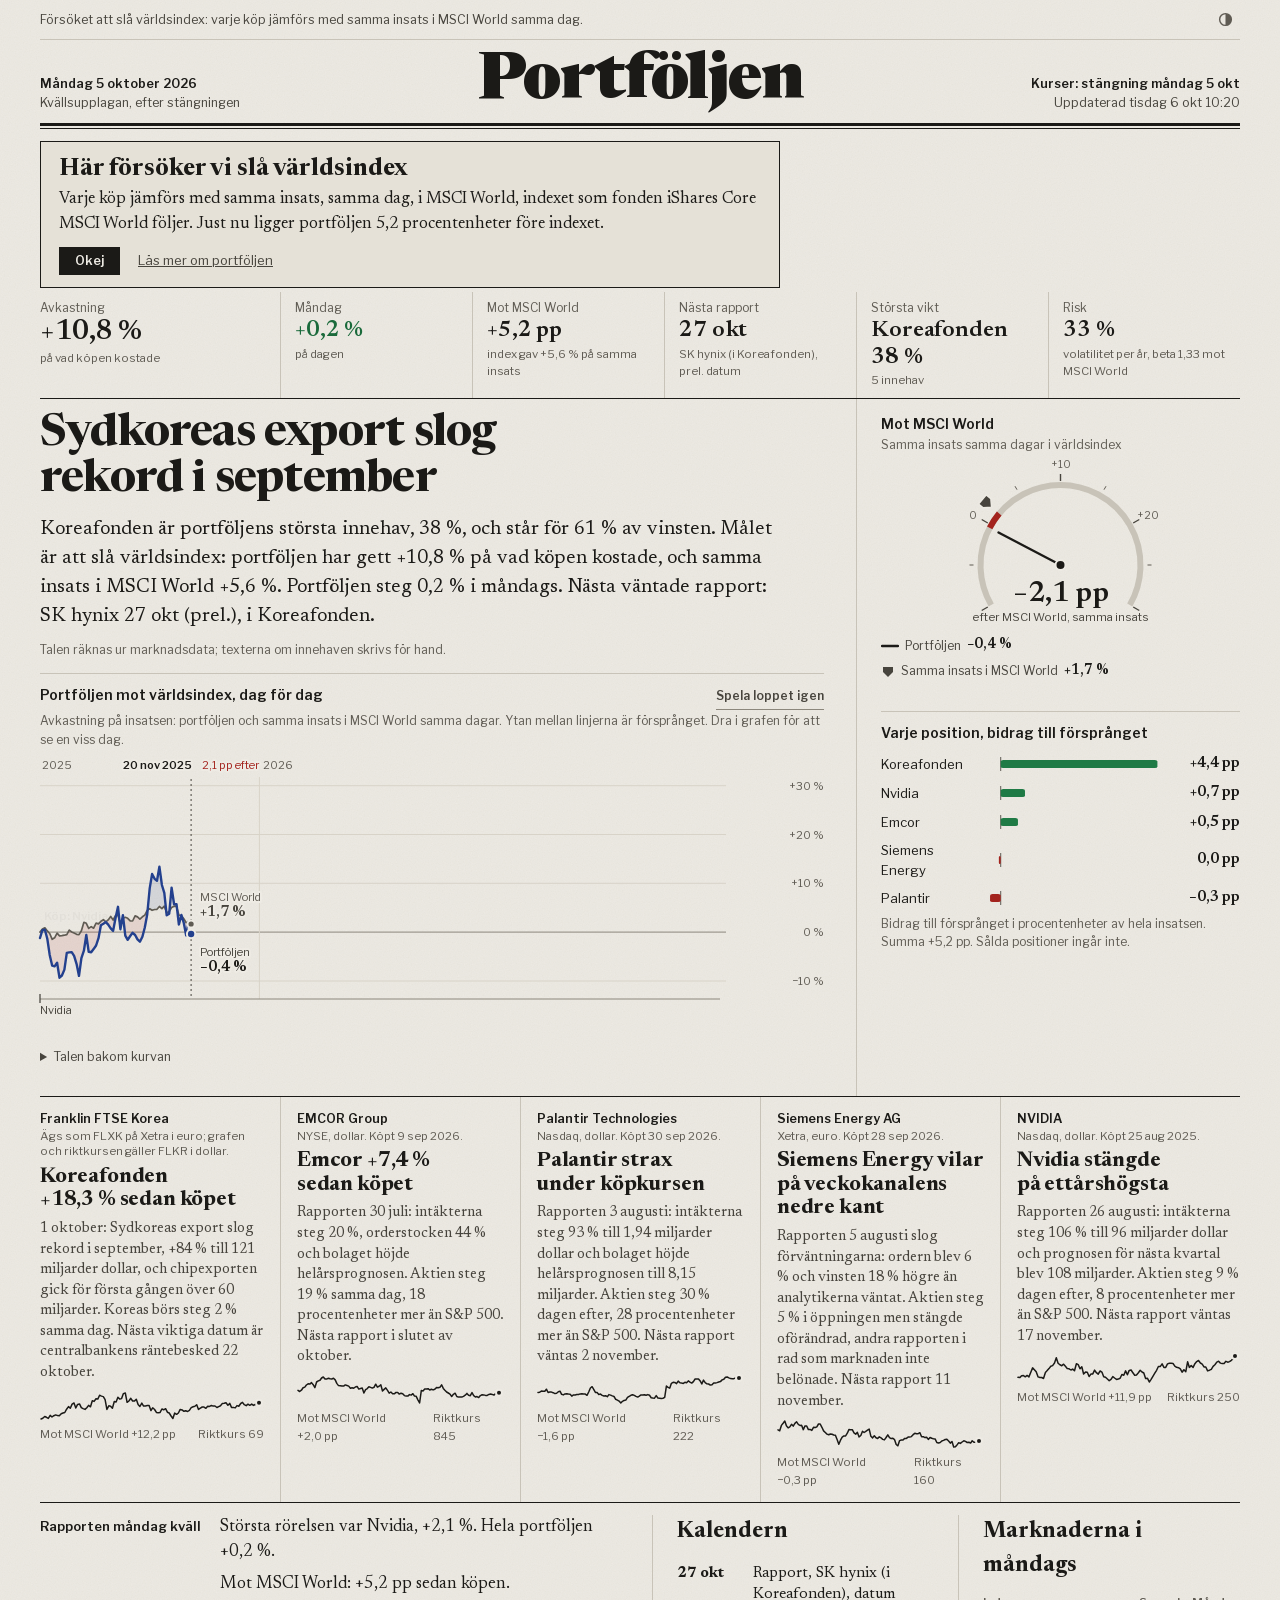
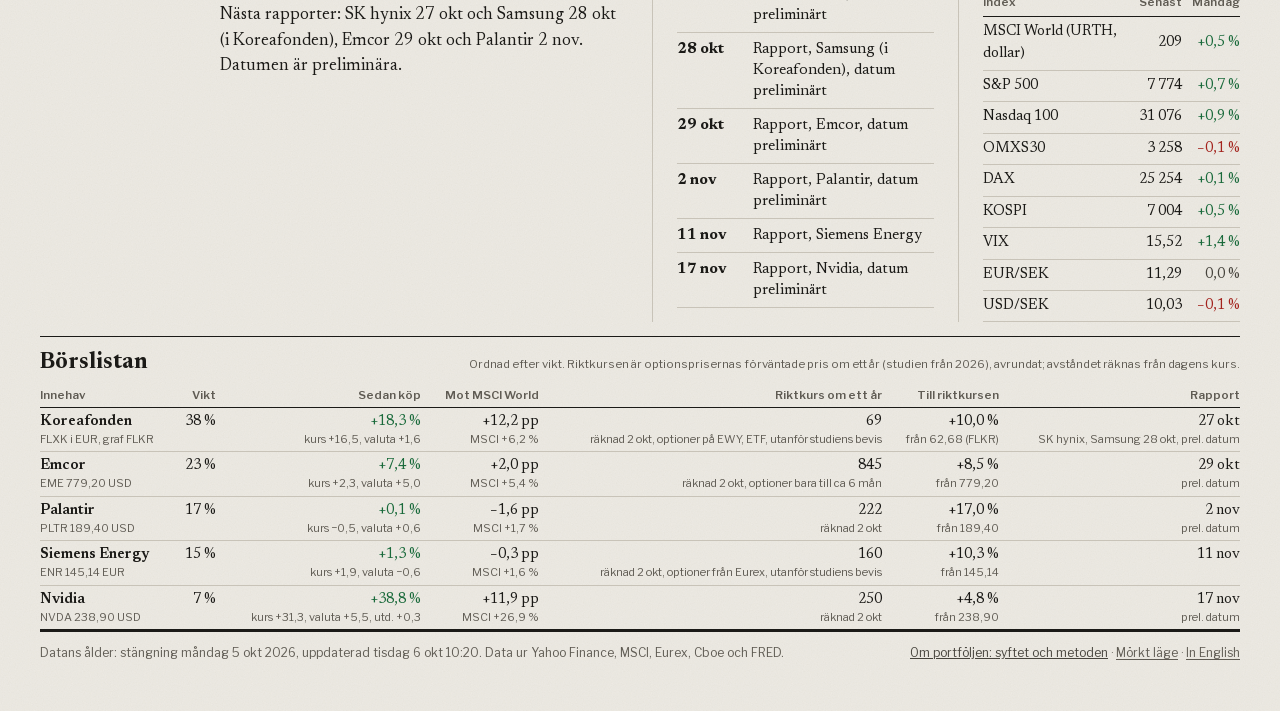
==== index.html @ 668e53b9 "Rörelsen spelas en gång per webbläsare: inte vid omladdning, inte i en ny flik" ====
<!doctype html>
<html lang="sv" data-upplaga="morgon" data-tema="ljus">
<head>
<meta charset="utf-8">
<meta http-equiv="Content-Security-Policy" content="default-src 'none'; script-src 'self' 'sha256-neoCaGeO1aSii89zy3sFMuAc7XErUhpYbgIM3xjgRKg=' 'sha256-yNNZuoKzsgXsuVcPRx/MwLX3IZPMnF91Gwi0AlOd+pw=' 'sha256-QGBVy5JGhXgs/5g8xiaxCwbHFsLZkz5L8SoY+8sWM4Q='; style-src 'self' 'unsafe-inline'; font-src 'self'; img-src 'self' data:; base-uri 'none'; form-action 'none'; object-src 'none'">
<meta name="referrer" content="no-referrer">
<meta name="robots" content="noindex">
<script>
/* Rörelsen (wow.js): introt spelas första gången sidan öppnas i en webbläsare, inte vid omladdning och inte i en ny flik
   (2026-10-06). Minnet sätts samtidigt som klassen, före första målningen, så att en omladdning mitt i introt inte heller
   spelar om det; / och /index.html är samma sida. Minska rörelse stänger av introt; ?spela=1 spelar det ändå och ?spela=0
   stänger av det. Efter fyra sekunder tas klassen bort, också om wow.js aldrig körs. */
(function () { try { var q = new URLSearchParams(location.search), s = q.get('spela'), rm = matchMedia('(prefers-reduced-motion: reduce)').matches, k = 'wow.intro.' + location.pathname.replace(/\/index\.html$/, '/'); if (s === '1' || (!rm && s !== '0' && !localStorage.getItem(k))) { localStorage.setItem(k, '1'); document.documentElement.classList.add('wow-intro'); setTimeout(function () { document.documentElement.classList.remove('wow-intro'); }, 4000); } } catch (e) {} })();
</script>
<meta name="viewport" content="width=device-width, initial-scale=1">
<title>Portföljen</title>
<meta name="description" content="Portföljen: ett öppet försök att slå världsindex MSCI World med fem positioner, skrivet av maskinen ur kurserna.">
<script>
/* Färgläget sätts före första målningen, så att mörkt läge inte blinkar vitt. Samma ordning som tidning.js.
   Sajten och konceptets publikläge: bara kvällsupplagan, ljust som förval, mörkt om ?tema=mork eller det sparade
   valet säger det. Konceptets egen vy: upplagan ur adressen, det sparade valet eller systemet, och ljuset följer den. */
(function () {
  var PUBLIK = true;  /* bygg-publik.py sätter true på sajten */
  var d = document.documentElement, q = null;
  try { q = new URLSearchParams(location.search); } catch (e) {}
  if (PUBLIK || (q && q.get('publik') === '1')) {
    var t = q && q.get('tema');
    if (t !== 'ljus' && t !== 'mork') { try { t = localStorage.getItem('portfoljen.v2.tema'); } catch (e) { t = null; } }
    d.setAttribute('data-upplaga', 'kvall');
    d.setAttribute('data-tema', t === 'mork' ? 'mork' : 'ljus');
    return;
  }
  var u = q && q.get('upplaga');
  if (u !== 'morgon' && u !== 'kvall') { try { u = localStorage.getItem('portfoljen.v2.upplaga'); } catch (e) { u = null; } }
  if (u !== 'morgon' && u !== 'kvall') { try { u = matchMedia('(prefers-color-scheme: dark)').matches ? 'kvall' : 'morgon'; } catch (e) { u = 'morgon'; } }
  d.setAttribute('data-upplaga', u);
  d.setAttribute('data-tema', u === 'kvall' ? 'mork' : 'ljus');
})();
</script>
<link rel="stylesheet" href="fonts/fonts.css">
<link rel="stylesheet" href="tidning.css">
<link rel="stylesheet" href="wow.css">
</head>
<body>
<div class="sheet">
  <div class="topbar"><span class="tag" id="tag"></span><div class="ctrls" id="ctrls"></div></div>
  <header class="masthead" aria-label="Tidningshuvud">
    <div class="ear left" id="ear-left"></div>
    <p class="nameplate">Portföljen</p>
    <div class="ear right" id="ear-right"></div>
  </header>
  <div class="rules" aria-hidden="true"></div>
  <section class="strip" id="strip" aria-label="Portföljen i siffror"></section>

  <section class="front" aria-label="Förstasidan">
    <article class="lead">
      <h1 id="headline"></h1>
      <p class="lede" id="lede"></p>
      <div class="byline" id="byline"></div>
      <figure class="graphic" style="margin-left:0;margin-right:0">
        <div class="ghead"><h2 id="g-ex-h"></h2></div>
        <p class="gsub" id="g-ex-sub"></p>
        <div class="chartwrap" id="excess"></div>
        <details class="numbers"><summary id="ex-sum"></summary><table class="t" id="ex-table"></table></details>
      </figure>
    </article>
    <aside class="rail" aria-label="Mot MSCI World">
      <figure class="graphic" style="margin-left:0;margin-right:0">
        <div class="ghead"><h2 id="g-gauge-h"></h2></div>
        <p class="gsub" id="g-gauge-sub"></p>
        <div class="chartwrap" id="gauge"></div>
        <div class="keys" id="gauge-keys"></div>
      </figure>
      <figure class="graphic" style="margin-left:0;margin-right:0">
        <div class="ghead"><h2 id="g-bars-h"></h2></div>
        <div class="chartwrap" id="bars"></div>
        <p class="gauge-note" id="g-bars-note"></p>
      </figure>
    </aside>
  </section>

  <section class="desk" id="desk" aria-label="Positionerna, ordnade efter vikt"></section>

  <section class="lower" aria-label="I korthet, kalendern och marknaderna">
    <section class="brief"><div class="head"><h2 id="brief-h"></h2><div class="lines" id="brief-lines"></div></div></section>
    <section class="calendar"><h2 id="cal-h"></h2><ul class="callist" id="cal"></ul></section>
    <section class="markets"><h2 id="mk-h"></h2><table class="t" id="macro"></table></section>
  </section>

  <section class="listwrap" aria-labelledby="list-h">
    <div class="listhead"><h2 id="list-h"></h2><p id="list-sub"></p></div>
    <table class="list" id="list"></table>
  </section>

  <footer class="foot" id="foot"></footer>
</div>
<noscript><p style="padding:24px 40px">Portföljen behöver JavaScript för att läsa datan i data.js. Portföljen needs JavaScript to read the data in data.js.</p></noscript>
<script src="data.js"></script>
<script src="blogg.js"></script>
<script src="tidning.js"></script>
<script>
(function () {
  'use strict';
  const T = window.Tidning;
  if (!T) { document.querySelector('.sheet').insertAdjacentHTML('afterbegin', '<p style="padding:24px 0">Datan saknas: data.js kunde inte läsas.</p>'); return; }
  T.forsta();
})();
</script>
<script src="wow.js"></script>
</body>
</html>
---- fonts/fonts.css ----
/* Libre Franklin och Newsreader, SIL Open Font License 1.1 (OFL-*.txt i den här mappen). Hämtade från Google Fonts 2026-10-06 och serverade härifrån. */
/* cyrillic-ext */
@font-face {
  font-family: 'Libre Franklin';
  font-style: normal;
  font-weight: 400;
  font-display: swap;
  src: url(e115aeedbaf3.woff2) format('woff2');
  unicode-range: U+0460-052F, U+1C80-1C8A, U+20B4, U+2DE0-2DFF, U+A640-A69F, U+FE2E-FE2F;
}
/* cyrillic */
@font-face {
  font-family: 'Libre Franklin';
  font-style: normal;
  font-weight: 400;
  font-display: swap;
  src: url(00a14b69e502.woff2) format('woff2');
  unicode-range: U+0301, U+0400-045F, U+0490-0491, U+04B0-04B1, U+2116;
}
/* vietnamese */
@font-face {
  font-family: 'Libre Franklin';
  font-style: normal;
  font-weight: 400;
  font-display: swap;
  src: url(d82ab5b18589.woff2) format('woff2');
  unicode-range: U+0102-0103, U+0110-0111, U+0128-0129, U+0168-0169, U+01A0-01A1, U+01AF-01B0, U+0300-0301, U+0303-0304, U+0308-0309, U+0323, U+0329, U+1EA0-1EF9, U+20AB;
}
/* latin-ext */
@font-face {
  font-family: 'Libre Franklin';
  font-style: normal;
  font-weight: 400;
  font-display: swap;
  src: url(3fa13b105a5e.woff2) format('woff2');
  unicode-range: U+0100-02BA, U+02BD-02C5, U+02C7-02CC, U+02CE-02D7, U+02DD-02FF, U+0304, U+0308, U+0329, U+1D00-1DBF, U+1E00-1E9F, U+1EF2-1EFF, U+2020, U+20A0-20AB, U+20AD-20C4, U+2113, U+2C60-2C7F, U+A720-A7FF;
}
/* latin */
@font-face {
  font-family: 'Libre Franklin';
  font-style: normal;
  font-weight: 400;
  font-display: swap;
  src: url(a582c3cf9b00.woff2) format('woff2');
  unicode-range: U+0000-00FF, U+0131, U+0152-0153, U+02BB-02BC, U+02C6, U+02DA, U+02DC, U+0304, U+0308, U+0329, U+2000-206F, U+20AC, U+2122, U+2191, U+2193, U+2212, U+2215, U+FEFF, U+FFFD;
}
/* cyrillic-ext */
@font-face {
  font-family: 'Libre Franklin';
  font-style: normal;
  font-weight: 500;
  font-display: swap;
  src: url(e115aeedbaf3.woff2) format('woff2');
  unicode-range: U+0460-052F, U+1C80-1C8A, U+20B4, U+2DE0-2DFF, U+A640-A69F, U+FE2E-FE2F;
}
/* cyrillic */
@font-face {
  font-family: 'Libre Franklin';
  font-style: normal;
  font-weight: 500;
  font-display: swap;
  src: url(00a14b69e502.woff2) format('woff2');
  unicode-range: U+0301, U+0400-045F, U+0490-0491, U+04B0-04B1, U+2116;
}
/* vietnamese */
@font-face {
  font-family: 'Libre Franklin';
  font-style: normal;
  font-weight: 500;
  font-display: swap;
  src: url(d82ab5b18589.woff2) format('woff2');
  unicode-range: U+0102-0103, U+0110-0111, U+0128-0129, U+0168-0169, U+01A0-01A1, U+01AF-01B0, U+0300-0301, U+0303-0304, U+0308-0309, U+0323, U+0329, U+1EA0-1EF9, U+20AB;
}
/* latin-ext */
@font-face {
  font-family: 'Libre Franklin';
  font-style: normal;
  font-weight: 500;
  font-display: swap;
  src: url(3fa13b105a5e.woff2) format('woff2');
  unicode-range: U+0100-02BA, U+02BD-02C5, U+02C7-02CC, U+02CE-02D7, U+02DD-02FF, U+0304, U+0308, U+0329, U+1D00-1DBF, U+1E00-1E9F, U+1EF2-1EFF, U+2020, U+20A0-20AB, U+20AD-20C4, U+2113, U+2C60-2C7F, U+A720-A7FF;
}
/* latin */
@font-face {
  font-family: 'Libre Franklin';
  font-style: normal;
  font-weight: 500;
  font-display: swap;
  src: url(a582c3cf9b00.woff2) format('woff2');
  unicode-range: U+0000-00FF, U+0131, U+0152-0153, U+02BB-02BC, U+02C6, U+02DA, U+02DC, U+0304, U+0308, U+0329, U+2000-206F, U+20AC, U+2122, U+2191, U+2193, U+2212, U+2215, U+FEFF, U+FFFD;
}
/* cyrillic-ext */
@font-face {
  font-family: 'Libre Franklin';
  font-style: normal;
  font-weight: 600;
  font-display: swap;
  src: url(e115aeedbaf3.woff2) format('woff2');
  unicode-range: U+0460-052F, U+1C80-1C8A, U+20B4, U+2DE0-2DFF, U+A640-A69F, U+FE2E-FE2F;
}
/* cyrillic */
@font-face {
  font-family: 'Libre Franklin';
  font-style: normal;
  font-weight: 600;
  font-display: swap;
  src: url(00a14b69e502.woff2) format('woff2');
  unicode-range: U+0301, U+0400-045F, U+0490-0491, U+04B0-04B1, U+2116;
}
/* vietnamese */
@font-face {
  font-family: 'Libre Franklin';
  font-style: normal;
  font-weight: 600;
  font-display: swap;
  src: url(d82ab5b18589.woff2) format('woff2');
  unicode-range: U+0102-0103, U+0110-0111, U+0128-0129, U+0168-0169, U+01A0-01A1, U+01AF-01B0, U+0300-0301, U+0303-0304, U+0308-0309, U+0323, U+0329, U+1EA0-1EF9, U+20AB;
}
/* latin-ext */
@font-face {
  font-family: 'Libre Franklin';
  font-style: normal;
  font-weight: 600;
  font-display: swap;
  src: url(3fa13b105a5e.woff2) format('woff2');
  unicode-range: U+0100-02BA, U+02BD-02C5, U+02C7-02CC, U+02CE-02D7, U+02DD-02FF, U+0304, U+0308, U+0329, U+1D00-1DBF, U+1E00-1E9F, U+1EF2-1EFF, U+2020, U+20A0-20AB, U+20AD-20C4, U+2113, U+2C60-2C7F, U+A720-A7FF;
}
/* latin */
@font-face {
  font-family: 'Libre Franklin';
  font-style: normal;
  font-weight: 600;
  font-display: swap;
  src: url(a582c3cf9b00.woff2) format('woff2');
  unicode-range: U+0000-00FF, U+0131, U+0152-0153, U+02BB-02BC, U+02C6, U+02DA, U+02DC, U+0304, U+0308, U+0329, U+2000-206F, U+20AC, U+2122, U+2191, U+2193, U+2212, U+2215, U+FEFF, U+FFFD;
}
/* cyrillic-ext */
@font-face {
  font-family: 'Libre Franklin';
  font-style: normal;
  font-weight: 700;
  font-display: swap;
  src: url(e115aeedbaf3.woff2) format('woff2');
  unicode-range: U+0460-052F, U+1C80-1C8A, U+20B4, U+2DE0-2DFF, U+A640-A69F, U+FE2E-FE2F;
}
/* cyrillic */
@font-face {
  font-family: 'Libre Franklin';
  font-style: normal;
  font-weight: 700;
  font-display: swap;
  src: url(00a14b69e502.woff2) format('woff2');
  unicode-range: U+0301, U+0400-045F, U+0490-0491, U+04B0-04B1, U+2116;
}
/* vietnamese */
@font-face {
  font-family: 'Libre Franklin';
  font-style: normal;
  font-weight: 700;
  font-display: swap;
  src: url(d82ab5b18589.woff2) format('woff2');
  unicode-range: U+0102-0103, U+0110-0111, U+0128-0129, U+0168-0169, U+01A0-01A1, U+01AF-01B0, U+0300-0301, U+0303-0304, U+0308-0309, U+0323, U+0329, U+1EA0-1EF9, U+20AB;
}
/* latin-ext */
@font-face {
  font-family: 'Libre Franklin';
  font-style: normal;
  font-weight: 700;
  font-display: swap;
  src: url(3fa13b105a5e.woff2) format('woff2');
  unicode-range: U+0100-02BA, U+02BD-02C5, U+02C7-02CC, U+02CE-02D7, U+02DD-02FF, U+0304, U+0308, U+0329, U+1D00-1DBF, U+1E00-1E9F, U+1EF2-1EFF, U+2020, U+20A0-20AB, U+20AD-20C4, U+2113, U+2C60-2C7F, U+A720-A7FF;
}
/* latin */
@font-face {
  font-family: 'Libre Franklin';
  font-style: normal;
  font-weight: 700;
  font-display: swap;
  src: url(a582c3cf9b00.woff2) format('woff2');
  unicode-range: U+0000-00FF, U+0131, U+0152-0153, U+02BB-02BC, U+02C6, U+02DA, U+02DC, U+0304, U+0308, U+0329, U+2000-206F, U+20AC, U+2122, U+2191, U+2193, U+2212, U+2215, U+FEFF, U+FFFD;
}
/* vietnamese */
@font-face {
  font-family: 'Newsreader';
  font-style: italic;
  font-weight: 300 800;
  font-display: swap;
  src: url(e2a654aa34dd.woff2) format('woff2');
  unicode-range: U+0102-0103, U+0110-0111, U+0128-0129, U+0168-0169, U+01A0-01A1, U+01AF-01B0, U+0300-0301, U+0303-0304, U+0308-0309, U+0323, U+0329, U+1EA0-1EF9, U+20AB;
}
/* latin-ext */
@font-face {
  font-family: 'Newsreader';
  font-style: italic;
  font-weight: 300 800;
  font-display: swap;
  src: url(0ea71c377afc.woff2) format('woff2');
  unicode-range: U+0100-02BA, U+02BD-02C5, U+02C7-02CC, U+02CE-02D7, U+02DD-02FF, U+0304, U+0308, U+0329, U+1D00-1DBF, U+1E00-1E9F, U+1EF2-1EFF, U+2020, U+20A0-20AB, U+20AD-20C4, U+2113, U+2C60-2C7F, U+A720-A7FF;
}
/* latin */
@font-face {
  font-family: 'Newsreader';
  font-style: italic;
  font-weight: 300 800;
  font-display: swap;
  src: url(c6ccfc698521.woff2) format('woff2');
  unicode-range: U+0000-00FF, U+0131, U+0152-0153, U+02BB-02BC, U+02C6, U+02DA, U+02DC, U+0304, U+0308, U+0329, U+2000-206F, U+20AC, U+2122, U+2191, U+2193, U+2212, U+2215, U+FEFF, U+FFFD;
}
/* vietnamese */
@font-face {
  font-family: 'Newsreader';
  font-style: normal;
  font-weight: 300 800;
  font-display: swap;
  src: url(2879c96c20cb.woff2) format('woff2');
  unicode-range: U+0102-0103, U+0110-0111, U+0128-0129, U+0168-0169, U+01A0-01A1, U+01AF-01B0, U+0300-0301, U+0303-0304, U+0308-0309, U+0323, U+0329, U+1EA0-1EF9, U+20AB;
}
/* latin-ext */
@font-face {
  font-family: 'Newsreader';
  font-style: normal;
  font-weight: 300 800;
  font-display: swap;
  src: url(997f74927d15.woff2) format('woff2');
  unicode-range: U+0100-02BA, U+02BD-02C5, U+02C7-02CC, U+02CE-02D7, U+02DD-02FF, U+0304, U+0308, U+0329, U+1D00-1DBF, U+1E00-1E9F, U+1EF2-1EFF, U+2020, U+20A0-20AB, U+20AD-20C4, U+2113, U+2C60-2C7F, U+A720-A7FF;
}
/* latin */
@font-face {
  font-family: 'Newsreader';
  font-style: normal;
  font-weight: 300 800;
  font-display: swap;
  src: url(4aa9bb70e8a9.woff2) format('woff2');
  unicode-range: U+0000-00FF, U+0131, U+0152-0153, U+02BB-02BC, U+02C6, U+02DA, U+02DC, U+0304, U+0308, U+0329, U+2000-206F, U+20AC, U+2122, U+2191, U+2193, U+2212, U+2215, U+FEFF, U+FFFD;
}
---- tidning.css ----
/* Portföljen v2: tidningen i två färglägen (data-tema på html).
   Ljust är papper, mörkt är natttryck. Samma raster, samma typsnitt och samma data; bara ljuset byts. Sajten har
   ljust som förval och mörkt bakom växeln Ljust/Mörkt (2026-10-05); konceptet byter ljus med upplagan.
   Färgerna i graferna har en uppgift var: röd = nivåerna, blå = målet, magenta = optionerna,
   grön och röd ljus = upp och ned (ihåliga och fyllda, så att formen bär skillnaden även utan färgseende).
   Paletterna är prövade med dataviz-skillens validator (alla par, ljus och mörk yta). */
:root{
  --serif:"Newsreader","Iowan Old Style",Georgia,serif;
  --sans:"Libre Franklin","Franklin Gothic Medium","Helvetica Neue",Arial,sans-serif;
  --gut:24px;--pad:40px;
}
html[data-tema="ljus"]{
  color-scheme:light;
  --paper:#EEEBE4;--box:#E5E1D7;--ink:#1B1A17;--ink-2:#47443D;--ink-3:#5F5B53;
  --hair:#C8C3B8;--rule:#8C877C;--grid:#D8D3C8;
  --pos:#1A6A3B;--neg:#A3231D;
  --c-up:#1F7A45;--c-down:#A3231D;--c-regel:#A3231D;--c-mal:#2457C5;--c-opt:#A23A8F;--c-accent:#23408E;
  --c-sma52:#5E5A52;--c-sma252:#A9A397;--c-kanal:rgba(27,26,23,.065);--c-kanalkant:rgba(27,26,23,.34);
  --c-zon:rgba(27,26,23,.04);--c-wash:rgba(35,64,142,.11);--c-wash-neg:rgba(163,35,29,.10);
  --c-opt-ut:rgba(162,58,143,.10);--c-opt-in:rgba(162,58,143,.24);
  --grain:url("data:image/svg+xml;utf8,<svg xmlns='http://www.w3.org/2000/svg' width='180' height='180'><filter id='n'><feTurbulence type='fractalNoise' baseFrequency='.85' numOctaves='3' stitchTiles='stitch'/><feColorMatrix values='0 0 0 0 .10  0 0 0 0 .09  0 0 0 0 .07  0 0 0 .055 0'/></filter><rect width='100%25' height='100%25' filter='url(%23n)'/></svg>");
}
html[data-tema="mork"]{
  color-scheme:dark;
  --paper:#131A21;--box:#1A222B;--ink:#ECE7DE;--ink-2:#C4BEB3;--ink-3:#9C978E;
  --hair:#2A343E;--rule:#5A6570;--grid:#222C36;
  --pos:#6CCB8F;--neg:#F07167;
  --c-up:#3FA968;--c-down:#E8603C;--c-regel:#E8603C;--c-mal:#5B8DEF;--c-opt:#C964B4;--c-accent:#9DB4FF;
  --c-sma52:#BDB7AC;--c-sma252:#6F7A85;--c-kanal:rgba(236,231,222,.055);--c-kanalkant:rgba(236,231,222,.30);
  --c-zon:rgba(236,231,222,.035);--c-wash:rgba(157,180,255,.13);--c-wash-neg:rgba(240,113,103,.12);
  --c-opt-ut:rgba(201,100,180,.12);--c-opt-in:rgba(201,100,180,.28);
  --grain:url("data:image/svg+xml;utf8,<svg xmlns='http://www.w3.org/2000/svg' width='180' height='180'><filter id='n'><feTurbulence type='fractalNoise' baseFrequency='.9' numOctaves='3' stitchTiles='stitch'/><feColorMatrix values='0 0 0 0 .93  0 0 0 0 .91  0 0 0 0 .87  0 0 0 .035 0'/></filter><rect width='100%25' height='100%25' filter='url(%23n)'/></svg>");
}
*{box-sizing:border-box}
html{-webkit-text-size-adjust:100%;background:var(--paper)}
body{margin:0;color:var(--ink);background-color:var(--paper);background-image:var(--grain);
  font-family:var(--serif);font-optical-sizing:auto;font-size:17px;line-height:1.55;
  text-rendering:optimizeLegibility;font-kerning:normal;transition:background-color .35s ease,color .35s ease}
a{color:inherit}
:focus-visible{outline:2px solid var(--ink);outline-offset:3px}
.num{font-variant-numeric:tabular-nums lining-nums}
.sheet{max-width:1440px;margin:0 auto;padding:0 var(--pad) 48px}
.pos{color:var(--pos)} .neg{color:var(--neg)} .flat{color:var(--ink-2)}
.hans{font-style:italic}
.muted{color:var(--ink-3)}
.sans{font-family:var(--sans)}

/* ---------- toppraden: upplaga, språk, publik ---------- */
.topbar{display:flex;align-items:center;gap:16px;min-height:40px;border-bottom:1px solid var(--hair);font-family:var(--sans);font-size:12.5px;color:var(--ink-2)}
.topbar .tag{margin-right:auto;min-width:0}
.topbar .tag a{text-decoration:none}
.topbar .tag a:hover{text-decoration:underline}
.ctrls{display:flex;align-items:center;gap:12px;flex-wrap:wrap;justify-content:flex-end}
.seg{display:inline-flex;border:1px solid var(--rule);border-radius:3px;overflow:hidden}
.seg button,.solo{all:unset;box-sizing:border-box;cursor:pointer;font-family:var(--sans);font-size:12px;font-weight:600;line-height:1;padding:6px 10px;color:var(--ink-2);white-space:nowrap}
.seg button+button{border-left:1px solid var(--rule)}
.seg button[aria-pressed="true"]{background:var(--ink);color:var(--paper)}
.seg button:hover:not([aria-pressed="true"]),.solo:hover{color:var(--ink);background:var(--box)}
.seg button:focus-visible,.solo:focus-visible{outline:2px solid var(--ink);outline-offset:2px}
.solo{border:1px solid var(--rule);border-radius:3px;display:inline-flex;align-items:center;gap:7px}
.solo i{width:9px;height:9px;border-radius:50%;border:1.5px solid currentColor}
.solo[aria-pressed="true"]{background:var(--ink);color:var(--paper)}
.solo[aria-pressed="true"] i{background:currentColor}

/* ---------- tidningshuvudet ---------- */
.masthead{display:grid;grid-template-columns:1fr auto 1fr;align-items:end;gap:var(--gut);padding:14px 0 6px}
.ear{font-family:var(--sans);font-size:12.5px;line-height:1.5;color:var(--ink-2)}
.ear.right{text-align:right}
.ear strong{color:var(--ink);font-weight:600}
.nameplate{font-family:var(--serif);font-weight:800;font-size:64px;line-height:.92;letter-spacing:-.025em;margin:0;font-variation-settings:"opsz" 72;text-align:center}
.nameplate a{text-decoration:none}
.rules{border-top:3px solid var(--ink);border-bottom:1px solid var(--ink);height:6px;margin-top:4px}

/* ---------- remsan ---------- */
.strip{display:grid;grid-template-columns:1.25fr repeat(5,minmax(0,1fr));border-bottom:1px solid var(--ink)}
.cell{padding:7px 14px 8px;border-left:1px solid var(--hair);min-width:0}
.cell:first-child{border-left:0;padding-left:0}
.cell .lab{font-family:var(--sans);font-size:12px;color:var(--ink-3);display:block}
.cell .val{font-family:var(--serif);font-size:23px;font-weight:600;line-height:1.15;display:block;letter-spacing:-.005em}
.cell:first-child .val{font-size:29px;line-height:1.05}
.cell .sub{font-family:var(--sans);font-size:11.5px;color:var(--ink-3);display:block;margin-top:1px}

/* ---------- förstasidan: huvudspalt och högerspalt ---------- */
.front{display:grid;grid-template-columns:repeat(12,minmax(0,1fr));gap:0 var(--gut);border-bottom:1px solid var(--ink)}
.lead{grid-column:1 / span 8;min-width:0;padding:14px 8px 0 0}
.rail{grid-column:9 / span 4;min-width:0;border-left:1px solid var(--hair);padding:14px 0 0 var(--gut)}
.lead h1{font-family:var(--serif);font-weight:700;font-size:44px;line-height:1.04;letter-spacing:-.018em;margin:0 0 12px;font-variation-settings:"opsz" 72;text-wrap:balance}
.lede{font-size:19px;line-height:1.52;margin:0;max-width:68ch;font-variation-settings:"opsz" 14;text-wrap:pretty}
.byline{font-family:var(--sans);font-size:12px;color:var(--ink-3);margin-top:9px}
.graphic{border-top:1px solid var(--hair);margin-top:14px;padding:10px 0 12px}
.ghead{display:flex;justify-content:space-between;align-items:baseline;gap:6px 16px;flex-wrap:wrap}
.ghead h2{font-family:var(--sans);font-weight:600;font-size:14px;margin:0}
.gsub{font-family:var(--sans);font-size:12px;color:var(--ink-3);margin:2px 0 4px}
.rail .graphic:first-child{border-top:0;margin-top:0;padding-top:0}
.chartwrap{position:relative}
.chartwrap svg{display:block;width:100%;overflow:visible}
.chartwrap:focus-within{outline:2px solid var(--ink);outline-offset:4px}
.keys{display:flex;flex-wrap:wrap;gap:4px 16px;font-family:var(--sans);font-size:12px;color:var(--ink-2);margin:4px 0 0}
.keys span{display:inline-flex;align-items:center;gap:6px;white-space:nowrap}
.keys b{font-family:var(--serif);font-weight:600;font-size:14px;color:var(--ink);font-variant-numeric:tabular-nums}
.gauge-note{font-family:var(--sans);font-size:12px;color:var(--ink-3);margin:6px 0 0;line-height:1.45}

/* staplarna per position */
.bars{display:grid;gap:6px;margin-top:8px}
.barrow{display:grid;grid-template-columns:7.6em minmax(0,1fr) 5.6em;align-items:center;gap:10px;font-family:var(--sans);font-size:13px}
.barrow .v{text-align:right;font-family:var(--serif);font-weight:600;font-size:15px;font-variant-numeric:tabular-nums;white-space:nowrap}
.barrow svg{display:block;width:100%;height:14px;overflow:visible}

/* ---------- puffar ---------- */
.desk{display:grid;grid-template-columns:repeat(5,minmax(0,1fr));border-bottom:1px solid var(--ink)}
.story{position:relative;padding:12px 16px 12px;border-left:1px solid var(--hair);min-width:0}
.story:first-child{border-left:0;padding-left:0}
.story:last-child{padding-right:0}
.kicker{font-family:var(--sans);font-size:12.5px;font-weight:600;margin:0}
.held{font-family:var(--sans);font-size:11.5px;color:var(--ink-3);margin:1px 0 6px;line-height:1.35}
.story h3{font-family:var(--serif);font-weight:700;font-size:21px;line-height:1.12;margin:0 0 6px;letter-spacing:-.008em;font-variation-settings:"opsz" 36;text-wrap:balance}
.story h3 a{text-decoration:none}
.story h3 a::after{content:"";position:absolute;inset:0}
.story:hover h3 a{text-decoration:underline;text-decoration-thickness:1px;text-underline-offset:3px}
.quote{font-style:italic;font-size:15px;line-height:1.38;color:var(--ink-2);margin:0 0 6px;display:-webkit-box;-webkit-line-clamp:2;-webkit-box-orient:vertical;overflow:hidden}
.spark{display:block;width:100%;height:32px}
.st{white-space:nowrap;font-family:var(--sans);font-size:12px}
.st .sym{font-size:10.5px;margin-right:4px;position:relative;top:-1px}
.st.ok .sym{color:var(--pos)} .st.bad .sym{color:var(--neg)}
.storyfoot{display:flex;justify-content:space-between;gap:8px;font-family:var(--sans);font-size:11.5px;color:var(--ink-3);margin-top:4px}
.facts{display:none;grid-template-columns:5em 1fr;gap:3px 8px;margin:8px 0 0;font-size:14.5px;line-height:1.35}
.facts dt{font-family:var(--sans);font-size:11.5px;color:var(--ink-3);padding-top:2px}
.facts dd{margin:0;min-width:0}
.sub2{color:var(--ink-3);font-size:12.5px;font-family:var(--sans)}

/* ---------- i korthet, kalendern, marknaderna ---------- */
.lower{display:grid;grid-template-columns:repeat(12,minmax(0,1fr));gap:0 var(--gut);border-bottom:1px solid var(--ink);padding:12px 0 14px}
.lower > section{min-width:0}
.brief{grid-column:1 / span 6}
.calendar{grid-column:7 / span 3;border-left:1px solid var(--hair);padding-left:var(--gut)}
.markets{grid-column:10 / span 3;border-left:1px solid var(--hair);padding-left:var(--gut)}
.lower h2{font-family:var(--serif);font-weight:700;font-size:22px;margin:0 0 8px;font-variation-settings:"opsz" 36}
.brief .head{display:grid;grid-template-columns:9.5em 1fr;gap:4px 18px;align-items:baseline}
.brief .head h2{font-family:var(--sans);font-size:13px;font-weight:600;margin:0;line-height:1.5}
.brief .lines p{margin:0 0 6px;font-size:17px;line-height:1.5}
.brief .lines p:last-child{margin-bottom:0}
.callist{list-style:none;margin:0;padding:0}
.callist li{display:grid;grid-template-columns:4.4em 1fr;gap:10px;border-bottom:1px solid var(--hair);padding:6px 0;font-size:15px;line-height:1.4}
.callist time{font-variant-numeric:tabular-nums lining-nums;font-weight:700}
table.t{width:100%;border-collapse:collapse;font-size:14.5px;font-variant-numeric:tabular-nums lining-nums}
table.t th{font-family:var(--sans);font-weight:600;font-size:11.5px;color:var(--ink-3);text-align:right;border-bottom:1px solid var(--ink);padding:3px 0 4px}
table.t th:first-child,table.t td:first-child{text-align:left}
table.t td{border-bottom:1px solid var(--hair);padding:4px 0;text-align:right}
table.t td+td,table.t th+th{padding-left:10px}

/* ---------- börslistan ---------- */
.listwrap{border-bottom:3px solid var(--ink)}
.listhead{display:flex;justify-content:space-between;align-items:baseline;gap:8px 24px;padding:9px 0 2px}
.listhead h2{font-family:var(--serif);font-size:22px;font-weight:700;margin:0;font-variation-settings:"opsz" 36}
.listhead p{font-family:var(--sans);font-size:11.5px;color:var(--ink-3);margin:0;text-align:right;max-width:110ch}
table.list{width:100%;border-collapse:collapse;font-size:14.5px;line-height:1.25}
table.list th{font-family:var(--sans);font-weight:600;font-size:11.5px;color:var(--ink-3);text-align:right;padding:5px 0 5px 10px;border-bottom:1px solid var(--ink);vertical-align:bottom;white-space:nowrap}
table.list td{padding:5px 0 5px 10px;border-bottom:1px solid var(--hair);text-align:right;vertical-align:top;font-variant-numeric:tabular-nums lining-nums;white-space:nowrap}
table.list tr:last-child td{border-bottom:0}
table.list th:first-child,table.list td:first-child{text-align:left;padding-left:0}
table.list .l{text-align:left}
table.list .s{display:block;font-family:var(--sans);font-size:11px;color:var(--ink-3);line-height:1.3;margin-top:1px}
table.list td.wrap{white-space:normal;max-width:16em}
table.list .nm{font-weight:600}
table.list .nm a{text-decoration:none}
table.list .nm a:hover{text-decoration:underline}

/* ---------- sidfot ---------- */
.foot{display:flex;flex-wrap:wrap;justify-content:space-between;gap:8px 24px;padding:12px 0 0;font-family:var(--sans);font-size:12px;color:var(--ink-3)}
.foot a{color:var(--ink-2)}

/* ---------- verktygstips ---------- */
.tip{position:absolute;pointer-events:none;background:var(--paper);border:1px solid var(--ink);padding:7px 10px;font-family:var(--sans);font-size:12px;line-height:1.5;color:var(--ink-2);white-space:nowrap;opacity:0;transition:opacity .12s;z-index:5;box-shadow:2px 2px 0 var(--c-kanal)}
.tip.on{opacity:1}
.tip .d{color:var(--ink);font-weight:600;margin-bottom:2px}
.tip b{font-family:var(--serif);font-size:14px;font-weight:600;color:var(--ink);font-variant-numeric:tabular-nums}
.tip .k{display:inline-block;width:12px;height:0;border-top:2px solid;vertical-align:middle;margin-right:6px}
details.numbers{margin-top:8px;font-family:var(--sans);font-size:12.5px}
details.numbers summary{cursor:pointer;color:var(--ink-2)}
details.numbers table{margin-top:8px;max-width:760px}

/* ---------- positionssidan ---------- */
.posnav{display:flex;gap:0;border-bottom:1px solid var(--ink);overflow-x:auto;scrollbar-width:none}
.posnav::-webkit-scrollbar{display:none}
.posnav a{display:flex;flex-direction:column;gap:1px;padding:9px 18px 8px 0;margin-right:18px;text-decoration:none;font-family:var(--sans);font-size:12px;color:var(--ink-3);border-bottom:3px solid transparent;white-space:nowrap}
.posnav a b{font-family:var(--serif);font-size:17px;font-weight:600;color:var(--ink-2)}
.posnav a[aria-current="page"]{border-bottom-color:var(--ink)}
.posnav a[aria-current="page"] b{color:var(--ink)}
.posnav a:hover b{color:var(--ink)}
.article{display:grid;grid-template-columns:repeat(12,minmax(0,1fr));gap:0 var(--gut)}
.ahead{grid-column:1 / span 9;padding:18px 0 10px;min-width:0}
.ahead .kick{font-family:var(--sans);font-size:13px;font-weight:600;margin:0 0 6px}
.ahead .kick span{font-weight:400;color:var(--ink-3)}
.ahead h1{font-family:var(--serif);font-weight:700;font-size:46px;line-height:1.04;letter-spacing:-.018em;margin:0 0 10px;font-variation-settings:"opsz" 72;text-wrap:balance}
.dek{font-size:20px;line-height:1.5;margin:0;color:var(--ink-2);max-width:66ch}
.figs{grid-column:1 / -1;display:grid;grid-template-columns:repeat(6,minmax(0,1fr));border-top:1px solid var(--hair);border-bottom:1px solid var(--hair);margin-top:6px}
.figs > div{padding:7px 14px 8px;border-left:1px solid var(--hair);min-width:0}
.figs > div:first-child{border-left:0;padding-left:0}
.figs .lab{font-family:var(--sans);font-size:12px;color:var(--ink-3);display:block}
.figs .val{font-size:21px;font-weight:600;line-height:1.2;display:block}
.figs .sub{font-family:var(--sans);font-size:11.5px;color:var(--ink-3);display:block}
.bigchart{grid-column:1 / -1;padding:12px 0 6px}
.legend{display:flex;flex-wrap:wrap;gap:6px 18px;font-family:var(--sans);font-size:12px;color:var(--ink-2);margin:0 0 6px}
.legend span{display:inline-flex;align-items:center;gap:6px;white-space:nowrap}
.legend svg{flex:none;overflow:visible}
.caption{font-size:15.5px;line-height:1.5;color:var(--ink-2);margin:8px 0 0;max-width:100ch}
.caption b{color:var(--ink)}
.twocol{grid-column:1 / -1;display:grid;grid-template-columns:repeat(12,minmax(0,1fr));gap:0 var(--gut);border-top:1px solid var(--ink);padding-top:14px;margin-top:10px}
.yours{grid-column:1 / span 5;min-width:0}
.check{grid-column:6 / span 7;border-left:1px solid var(--hair);padding-left:var(--gut);min-width:0}
.yours h2,.check h2,.plan h2,.optbox h2{font-family:var(--sans);font-size:13px;font-weight:700;margin:0 0 9px}
.yours dl{margin:0;display:grid;grid-template-columns:9em 1fr;gap:7px 12px}
.yours dt{font-family:var(--sans);font-size:12px;color:var(--ink-3);padding-top:3px}
.yours dd{margin:0;font-style:italic;font-size:16px;line-height:1.42}
.yours dd .plain{font-style:normal}
.yours dd .empty{font-style:normal;color:var(--ink-3)}
.check ol{list-style:none;margin:0;padding:0;display:grid;gap:10px}
.check li{display:grid;grid-template-columns:8.8em 1fr;gap:12px;font-size:15.5px;line-height:1.45}
.verdict{font-family:var(--sans);font-size:12px;font-weight:700;padding-top:3px}
.verdict.ok{color:var(--pos)} .verdict.na{color:var(--ink-3)} .verdict.bad{color:var(--neg)}
.check q{font-style:italic;quotes:"”" "”"}
.lowerpos{grid-column:1 / -1;display:grid;grid-template-columns:repeat(12,minmax(0,1fr));gap:0 var(--gut);border-top:1px solid var(--ink);margin-top:18px;padding:14px 0 16px;border-bottom:3px solid var(--ink)}
.plan{grid-column:1 / span 5;min-width:0}
.plan-body > div{border-bottom:1px solid var(--hair);padding:7px 0}
.plan-body > div:first-child{border-top:1px solid var(--hair)}
.plan b{display:block;font-family:var(--sans);font-size:12px;color:var(--ink-3);font-weight:600}
.plan p{margin:2px 0 0;font-style:italic;font-size:17px;line-height:1.45}
.plan p.empty{font-style:normal;color:var(--ink-3)}
.optbox{grid-column:6 / span 7;border-left:1px solid var(--hair);padding-left:var(--gut);min-width:0}
.optbox p{margin:0 0 8px;font-size:16px;line-height:1.5}
.marks{display:flex;flex-wrap:wrap;gap:6px;margin:2px 0 10px}
.mark{font-family:var(--sans);font-size:11.5px;font-weight:600;border:1px solid var(--rule);border-radius:3px;padding:2px 7px;color:var(--ink-2)}
.mark.warn{border-color:var(--neg);color:var(--neg)}

/* ---------- metodsidan ---------- */
.mhead{padding:22px 0 12px;border-bottom:1px solid var(--ink)}
.mhead h1{font-family:var(--serif);font-weight:700;font-size:48px;line-height:1.04;letter-spacing:-.018em;margin:0 0 10px;font-variation-settings:"opsz" 72}
.mhead p{font-size:20px;line-height:1.5;margin:0;max-width:64ch;color:var(--ink-2)}
.mbody{display:grid;grid-template-columns:minmax(0,15em) minmax(0,1fr);gap:0 48px;padding-top:6px}
.toc{position:sticky;top:12px;align-self:start;font-family:var(--sans);font-size:13px;padding-top:16px}
.toc ol{list-style:none;margin:0;padding:0;display:grid;gap:7px}
.toc a{text-decoration:none;color:var(--ink-2)}
.toc a:hover{color:var(--ink);text-decoration:underline}
.msec{border-bottom:1px solid var(--hair);padding:16px 0 18px;max-width:72ch}
.msec h2{font-family:var(--serif);font-weight:700;font-size:26px;line-height:1.15;margin:0 0 8px;font-variation-settings:"opsz" 48}
.msec p{margin:0 0 10px;font-size:17.5px;line-height:1.58}
.msec ul{margin:0 0 10px;padding-left:1.1em}
.msec li{margin:0 0 6px;font-size:17px;line-height:1.5}
.msec table.t{margin:6px 0 12px;font-size:15px}
.msec .src{font-family:var(--sans);font-size:12.5px;color:var(--ink-3)}
.msec code{font-family:var(--sans);font-size:14px;background:var(--box);padding:0 4px;border-radius:2px}

/* ---------- rörelse: rubriken trycks och kurvan ritas, en gång ---------- */
@media (prefers-reduced-motion:no-preference){
  .lead h1,.lede,.ahead h1{animation:ink .7s ease-out both}
  .lede{animation-delay:.12s}
  @keyframes ink{from{opacity:0;filter:blur(1.5px)}to{opacity:1;filter:none}}
  .draw{stroke-dasharray:var(--len);stroke-dashoffset:var(--len);animation:draw 1s .2s ease-out forwards}
  @keyframes draw{to{stroke-dashoffset:0}}
}
@media (prefers-reduced-motion:reduce){body{transition:none}}

/* ---------- smalare skärmar ---------- */
@media (max-width:1180px){
  .strip{grid-template-columns:repeat(3,minmax(0,1fr))}
  .cell:nth-child(4){border-left:0;padding-left:0}
  .cell:nth-child(n+4){border-top:1px solid var(--hair)}
  .lead{grid-column:1 / -1;padding-right:0}
  .rail{grid-column:1 / -1;border-left:0;padding-left:0;display:grid;grid-template-columns:minmax(0,1fr) minmax(0,1fr);gap:0 var(--gut);border-top:1px solid var(--hair);margin-top:14px;padding-top:12px}
  .rail .graphic{border-top:0;margin-top:0;padding-top:0}
  .desk{grid-template-columns:repeat(2,minmax(0,1fr))}
  .story,.story:first-child,.story:last-child{border-left:0;padding:12px 16px 14px 0;border-top:1px solid var(--hair)}
  .story:nth-child(even){border-left:1px solid var(--hair);padding-left:16px}
  .facts{display:grid}
  .listwrap{display:none}
  .brief{grid-column:1 / -1}
  .calendar{grid-column:1 / span 6;border-left:0;padding-left:0;margin-top:14px}
  .markets{grid-column:7 / span 6;margin-top:14px}
  .ahead{grid-column:1 / -1}
  .figs{grid-template-columns:repeat(3,minmax(0,1fr))}
  .figs > div:nth-child(4){border-left:0;padding-left:0}
  .figs > div:nth-child(n+4){border-top:1px solid var(--hair)}
}
@media (max-width:760px){
  :root{--pad:16px;--gut:16px}
  body{font-size:16px}
  .topbar{flex-wrap:wrap;gap:6px 10px;padding:6px 0}
  .topbar .tag{flex-basis:100%}
  .ctrls{justify-content:flex-start;gap:8px}
  .masthead{grid-template-columns:1fr;gap:4px;text-align:center}
  .ear,.ear.right{text-align:center}
  .ear.left{order:2} .ear.right{order:3}
  .nameplate{font-size:50px;order:1}
  .strip{grid-template-columns:repeat(2,minmax(0,1fr))}
  .cell,.cell:first-child{border-left:0;padding-left:0;border-top:1px solid var(--hair)}
  .cell:first-child{grid-column:1 / -1;border-top:0}
  .cell:nth-child(odd):not(:first-child){border-left:1px solid var(--hair);padding-left:14px}
  .cell:nth-child(4){border-left:0;padding-left:0}
  .lead h1{font-size:33px}
  .lede{font-size:17.5px}
  .rail{grid-template-columns:minmax(0,1fr)}
  .rail .graphic + .graphic{border-top:1px solid var(--hair);margin-top:12px;padding-top:10px}
  .desk{grid-template-columns:1fr}
  .story,.story:nth-child(even){border-left:0;padding:14px 0;border-top:1px solid var(--hair)}
  .quote{-webkit-line-clamp:unset;display:block}
  .brief .head{grid-template-columns:1fr}
  .calendar,.markets{grid-column:1 / -1;border-left:0;padding-left:0}
  .ahead h1{font-size:34px}
  .dek{font-size:18px}
  .figs{grid-template-columns:repeat(2,minmax(0,1fr))}
  .figs > div,.figs > div:first-child{border-left:0;padding-left:0;border-top:1px solid var(--hair)}
  .figs > div:nth-child(even){border-left:1px solid var(--hair);padding-left:14px}
  .figs > div:nth-child(-n+2){border-top:0}
  .yours,.check,.plan,.optbox{grid-column:1 / -1}
  .check,.optbox{border-left:0;padding-left:0;margin-top:16px}
  .check li{grid-template-columns:1fr;gap:2px}
  .yours dl{grid-template-columns:1fr;gap:0}
  .yours dt{padding-top:8px}
  .mbody{grid-template-columns:minmax(0,1fr)}
  .toc{position:static;padding-top:10px}
  .toc ol{grid-template-columns:repeat(2,minmax(0,1fr))}
  .mhead h1{font-size:36px}
  .mhead p{font-size:18px}
  .listhead{flex-direction:column}
  .listhead p{text-align:left}
}

/* ---------- bloggen (publikläget): notisen, Senaste, källorna och Om-kolumnerna ---------- */
.notis{border:1px solid var(--ink);background:var(--box);padding:14px 18px 12px;margin:12px 0 4px;max-width:74ch}
.notis h2{font-family:var(--serif);font-weight:700;font-size:24px;line-height:1.15;margin:0 0 4px;font-variation-settings:"opsz" 48}
.notis p{margin:0;font-size:16.5px;line-height:1.5}
.notis .notis-rad{display:flex;flex-wrap:wrap;align-items:center;gap:8px 18px;margin-top:10px;font-family:var(--sans);font-size:13px}
.notis button{all:unset;box-sizing:border-box;cursor:pointer;font-family:var(--sans);font-size:12.5px;font-weight:600;line-height:1;padding:8px 16px;background:var(--ink);color:var(--paper)}
.notis button:focus-visible,.notis a:focus-visible{outline:2px solid var(--ink);outline-offset:3px}
.notis a{color:var(--ink-2)}
.senaste{font-size:14.5px;line-height:1.42;color:var(--ink-2);margin:0 0 6px}
.plan p.plain{font-style:normal}
.kallor{font-family:var(--sans);font-size:12px;color:var(--ink-3);margin:8px 0 0;line-height:1.5}
.kallor a{color:var(--ink-2)}
.optbox p.muted a,.msec .src a{color:var(--ink-2)}
/* positionssidan, publikt: tankarna i bloggformat i stället för kortets fält och faktakollen */
.twocol.blogg .yours,.twocol.blogg .check{display:none}
.tankar{grid-column:1 / span 8;min-width:0}
.tankar h2{font-family:var(--sans);font-size:13px;font-weight:700;margin:0 0 9px}
.tankar .post{border-top:1px solid var(--hair);padding:7px 0 6px}
.tankar .post + .post{margin-top:4px}
.tankar time{display:block;font-family:var(--sans);font-size:12px;font-weight:600;color:var(--ink-3)}
.tankar .post p{margin:3px 0 0;font-size:17px;line-height:1.5;max-width:68ch}
.tankar .empty{margin:0;color:var(--ink-3)}
.om-kol{display:grid;grid-template-columns:repeat(4,minmax(0,1fr));border-bottom:1px solid var(--ink)}
.om-kol > div{padding:14px 16px 16px;border-left:1px solid var(--hair);min-width:0}
.om-kol > div:first-child{border-left:0;padding-left:0}
.om-kol h2{font-family:var(--serif);font-weight:700;font-size:22px;line-height:1.15;margin:0 0 6px;font-variation-settings:"opsz" 36}
.om-kol p{margin:0 0 8px;font-size:16px;line-height:1.5}
.om-kol a{font-family:var(--sans);font-size:13px;color:var(--ink-2)}
@media (max-width:1180px){
  .om-kol{grid-template-columns:repeat(2,minmax(0,1fr))}
  .om-kol > div:nth-child(3){border-left:0;padding-left:0}
  .om-kol > div:nth-child(n+3){border-top:1px solid var(--hair)}
}
@media (max-width:760px){
  .tankar{grid-column:1 / -1}
  .notis{padding:12px 14px}
  .om-kol{grid-template-columns:1fr}
  .om-kol > div,.om-kol > div:nth-child(3){border-left:0;padding-left:0;border-top:1px solid var(--hair)}
  .om-kol > div:first-child{border-top:0}
}

/* ---------- inställningarna (2026-10-05 kväll): en liten knapp i stället för raden, panelen öppnas vid klick ---------- */
.ctrls{position:relative}
.inst-knapp{all:unset;box-sizing:border-box;cursor:pointer;width:30px;height:30px;border-radius:50%;display:inline-flex;align-items:center;justify-content:center;color:var(--ink-3);border:1px solid transparent;transition:background-color .2s ease,color .2s ease,border-color .2s ease}
.inst-knapp:hover,.inst-knapp[aria-expanded="true"]{color:var(--ink);border-color:var(--rule);background:var(--box)}
.inst-knapp:focus-visible{outline:2px solid var(--ink);outline-offset:2px}
.inst-knapp svg{width:15px;height:15px;display:block}
.inst-panel{position:absolute;right:0;top:calc(100% + 6px);z-index:30;background:var(--paper);border:1px solid var(--rule);border-radius:6px;padding:12px 14px;display:grid;gap:10px;min-width:232px;box-shadow:0 12px 32px rgba(0,0,0,.14);font-family:var(--sans)}
.inst-panel[hidden]{display:none}
.inst-panel .rad{display:flex;align-items:center;justify-content:space-between;gap:18px;font-size:12px;color:var(--ink-2)}
.fotval{all:unset;cursor:pointer;text-decoration:underline;text-underline-offset:2px;color:inherit}
.fotval:hover{color:var(--ink)}
.fotval:focus-visible{outline:2px solid var(--ink);outline-offset:2px}
@media (max-width:760px){
  .topbar:has(.inst-knapp){flex-wrap:nowrap;align-items:flex-start}
  .topbar:has(.inst-knapp) .tag{flex:1 1 auto;flex-basis:auto}
  .topbar:has(.inst-knapp) .ctrls{justify-content:flex-end}
}
---- wow.css ----
/* wow.css: rörelsen på portfolj.nu (2026-10-06, valt ur galleriet koncept/v3-wow): Tryckningen och Loppet.
   Lagret i wow.js; inget här ändrar sidan när introt inte spelas, utom Loppets graf och knapp. */

/* ---- 1. Tryckningen ---- */
/* Sidan trycks när läsaren kommer in. Ett enda förlopp, cirka två sekunder, en gång per flik.
   Ordningen följer en tryckpress: linjerna dras, namnet färgas in, räkneverken rullar fram, rubriken sätts ord för
   ord och staplarna växer. Efteråt är sidan exakt dagens tidning. */

/* läget före tryckningen (bara när introt spelas; klassen sätts i sidans huvud före första målningen) */
html.wow-intro .rules { transform: scaleX(0); }
html.wow-intro .nameplate { opacity: 0; }
html.wow-intro .ear, html.wow-intro .topbar .tag, html.wow-intro .topbar .ctrls { opacity: 0; }
html.wow-intro .lede, html.wow-intro .byline, html.wow-intro .notis,
html.wow-intro .rail .ghead, html.wow-intro .rail .gsub, html.wow-intro .keys, html.wow-intro .gauge-note,
html.wow-intro .lead .ghead, html.wow-intro .lead .gsub, html.wow-intro details.numbers { opacity: 0; }
/* tidningens egna toningar stängs av under introt (en animation går före opacity); lagrets egna ligger kvar inline efteråt */
html.wow-intro .lead h1, html.wow-intro .lede, html.wow-intro .ahead h1 { animation: none; }
html.wow-intro .dek, html.wow-intro .ahead .kick { opacity: 0; }

/* inställningspanelen (z-index 30 i .ctrls) ska ligga över tidningshuvudet också medan introt animerar .ctrls och öronen:
   en animation ger elementet ett eget lager, och då hamnade panelen under #ear-right (mätt 2026-10-06) */
.topbar .ctrls { z-index: 31; }

/* linjerna under tidningshuvudet dras från mitten och ut */
.rules { transform-origin: 50% 50%; }
@keyframes wow-dras { from { transform: scaleX(0); } to { transform: scaleX(1); } }

/* namnet färgas in som ett tryck: bläcket flyter först ut och drar sig sedan samman */
@keyframes wow-trycks {
  from { opacity: 0; transform: scale(1.035); letter-spacing: -.005em; text-shadow: 0 0 10px currentColor; }
  55% { opacity: 1; text-shadow: 0 0 2px currentColor; }
  to { opacity: 1; transform: none; letter-spacing: -.025em; text-shadow: none; }
}
@keyframes wow-fram { from { opacity: 0; } to { opacity: 1; } }

/* räkneverken i remsan: varje siffra är ett hjul som rullar och stannar på sin siffra */
.wow-odo { display: inline-block; height: 1.15em; overflow: hidden; vertical-align: top; position: relative; }
.wow-odo > span { display: block; will-change: transform; }
.wow-odo > span > i { display: block; height: 1.15em; font-style: normal; text-align: center; }

/* rubriken sätts ord för ord: varje ord färgas in från suddigt till skarpt */
.wow-ord { opacity: 0; filter: blur(5px); transition: opacity .38s ease-out, filter .38s ease-out; }
.wow-ord.pa { opacity: 1; filter: none; }

/* ---- 2. Loppet ---- */
/* Huvudgrafen som ett lopp mellan portföljen och samma insats i MSCI World. */
.wow-lopp { display: block; width: 100%; overflow: visible; touch-action: pan-y; }
.wow-lopp .hit { cursor: ew-resize; }
.wow-lopp .hit:focus-visible { outline: 2px solid var(--ink); outline-offset: 2px; }
/* avläsningen för skärmläsaren: läses upp men syns inte (samma tal står i grafen) */
.wow-status { position: absolute; width: 1px; height: 1px; margin: -1px; padding: 0; overflow: hidden; clip: rect(0 0 0 0); clip-path: inset(50%); white-space: nowrap; border: 0; }
.wow-spela { all: unset; box-sizing: border-box; cursor: pointer; font-family: var(--sans); font-size: 12px; font-weight: 600; color: var(--ink-2);
  padding: 3px 0; border-bottom: 1px solid var(--rule); }
.wow-spela:hover { color: var(--ink); border-bottom-color: var(--ink); }
.wow-spela:focus-visible { outline: 2px solid var(--ink); outline-offset: 3px; }
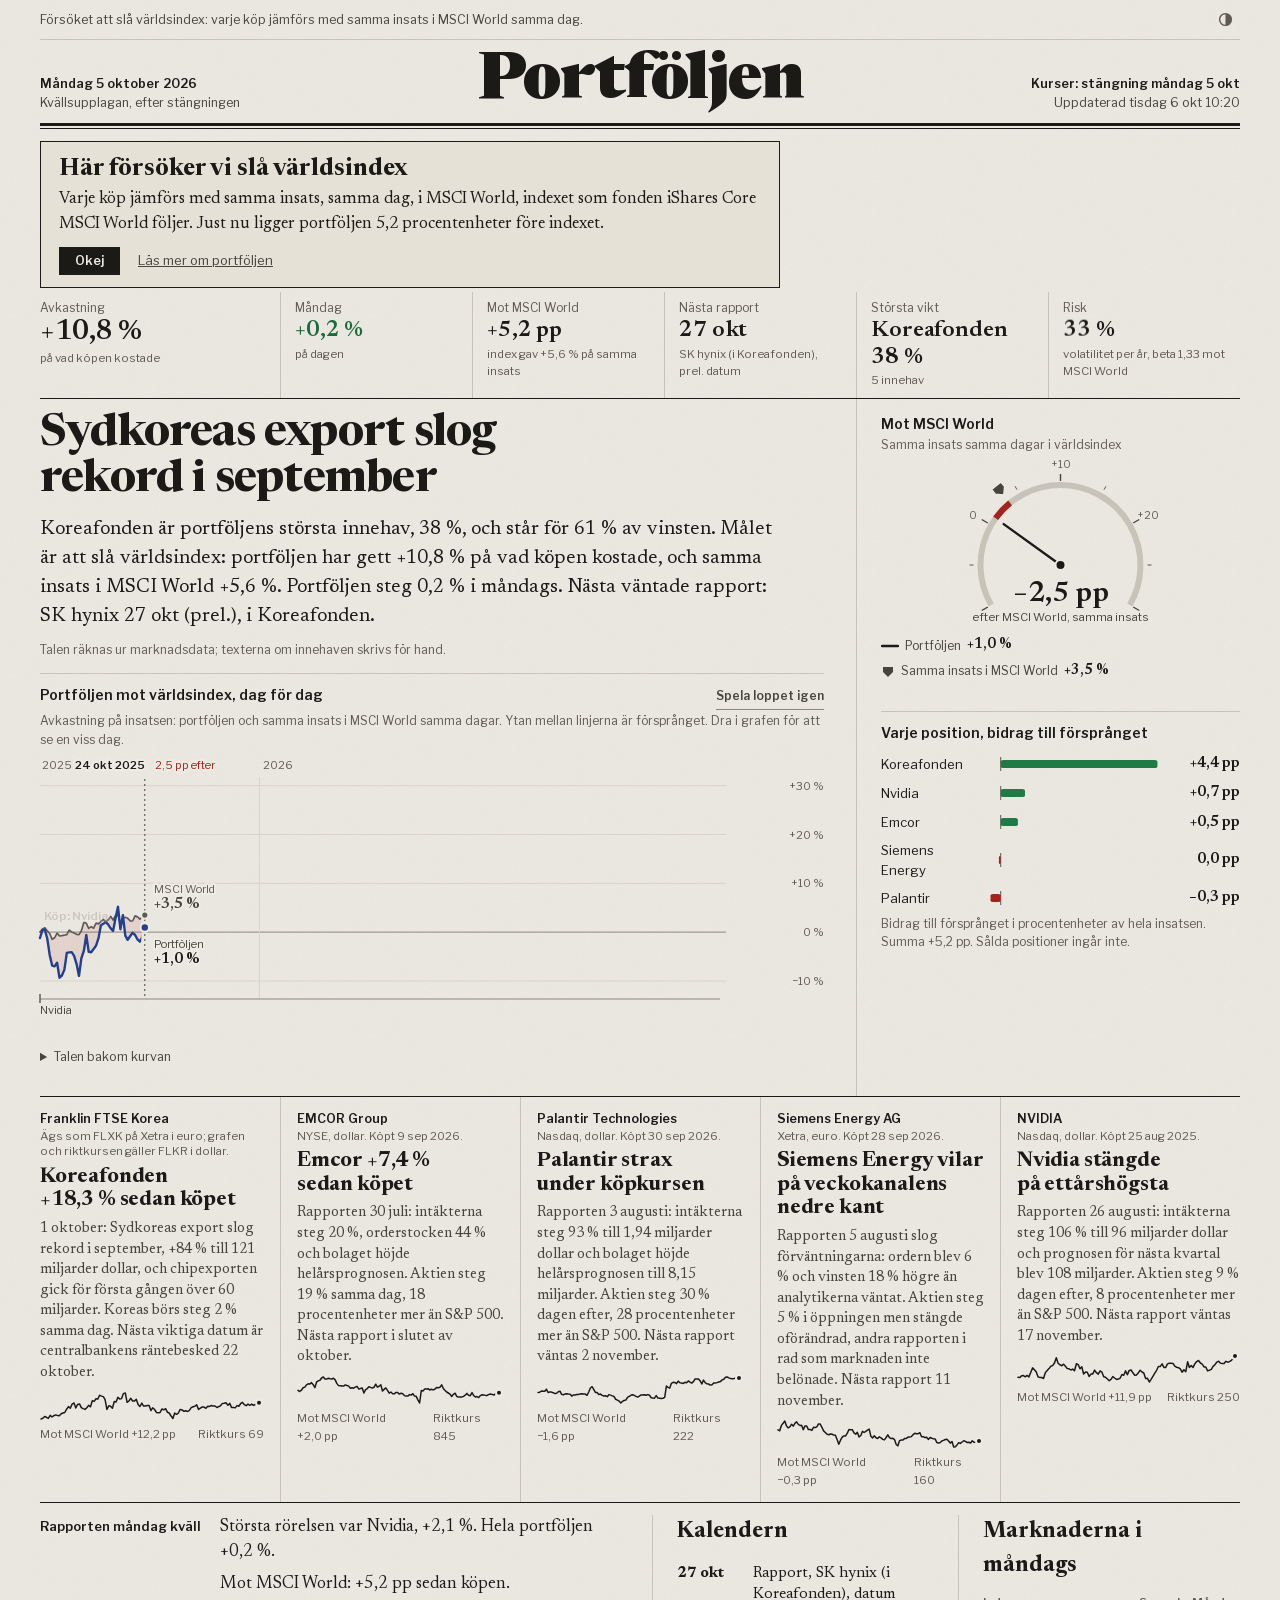
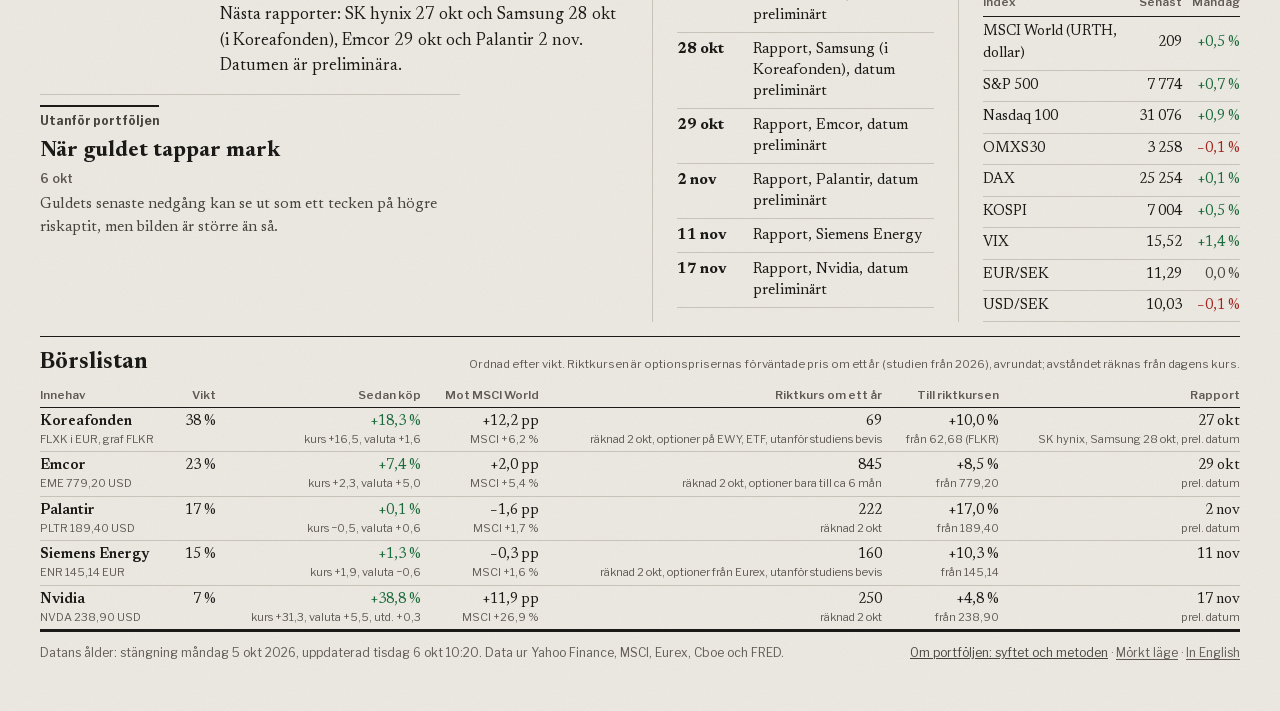
==== commit bfbdac58: "Utanför portföljen: När guldet tappar mark (inlägg 6 okt 2026), och puffen under I korthet" ====
--- a/index.html
+++ b/index.html
@@ -40,6 +40,7 @@
 <link rel="stylesheet" href="fonts/fonts.css">
 <link rel="stylesheet" href="tidning.css">
 <link rel="stylesheet" href="wow.css">
+<link rel="stylesheet" href="inlagg.css">
 </head>
 <body>
 <div class="sheet">
@@ -106,6 +107,8 @@
   T.forsta();
 })();
 </script>
+<script src="inlagg-data.js"></script>
+<script src="inlagg.js"></script>
 <script src="wow.js"></script>
 </body>
 </html>
--- a/inlagg.css
+++ b/inlagg.css
@@ -0,0 +1,39 @@
+/* inlagg.css: fristående inlägg, Utanför portföljen (2026-10-06; formen ur koncept/v3-wow/6-inlagg). Samma tidning,
+   en spalt för läsning; puffen på förstasidan står under I korthet. */
+.masthead.small { padding-top: 10px; }
+.masthead.small .nameplate { font-size: 44px; }
+.masthead.small .nameplate a { text-decoration: none; }
+@media (max-width: 760px) { .masthead.small .nameplate { font-size: 38px; } }
+.inlagg { max-width: 760px; margin: 0 auto; padding: 22px 0 18px; }
+.inlagg + .inlagg { border-top: 1px solid var(--ink); }
+.inl-kick { font-family: var(--sans); font-size: 13px; font-weight: 700; margin: 0 0 8px; color: var(--ink-2); border-top: 3px solid var(--ink); padding-top: 8px; display: inline-block; }
+.inl-sprak { font-family: var(--sans); font-size: 12.5px; color: var(--ink-3); margin: 0 0 6px; }
+.inlagg h1 { font-family: var(--serif); font-weight: 700; font-size: 46px; line-height: 1.05; letter-spacing: -.018em; margin: 0 0 16px; font-variation-settings: "opsz" 72; }
+.inl-text p { font-size: 19px; line-height: 1.62; margin: 0 0 14px; }
+.inl-datum { font-family: var(--sans); font-size: 15px; font-weight: 700; margin-right: 2px; }
+.inl-graf { margin: 6px 0 18px; border-top: 1px solid var(--hair); padding-top: 10px; }
+.inl-graf h2 { font-family: var(--sans); font-size: 14px; font-weight: 700; margin: 0 0 2px; }
+.inl-graf figcaption, .inl-kallor { font-family: var(--sans); font-size: 12.5px; color: var(--ink-3); line-height: 1.45; }
+.inl-graf figcaption { margin: 6px 0 8px; }
+.inl-graf .chartwrap { position: relative; }
+.inl-avl { font-family: var(--sans); font-size: 13px; color: var(--ink-2); margin: 8px 0 6px; display: flex; flex-wrap: wrap; gap: 4px 16px; min-height: 1.5em; }
+.inl-avl b { color: var(--ink); font-weight: 600; font-variant-numeric: tabular-nums; }
+.inl-avl span b { margin-left: 4px; }
+.inl-svg { display: block; width: 100%; overflow: visible; touch-action: pan-y; }
+.inl-svg .hit { cursor: ew-resize; }
+.inl-svg .hit:focus-visible { outline: 2px solid var(--ink); outline-offset: 2px; }
+.inl-graf details.numbers table td, .inl-graf details.numbers table th { font-variant-numeric: tabular-nums; }
+.inl-innehav { font-size: 16px; margin: 0 0 6px; }
+.inl-kallor { margin: 0; }
+/* förstasidan: puffen under I korthet */
+.brief .inl-puff { border-top: 1px solid var(--hair); margin-top: 14px; padding-top: 10px; max-width: 420px; }
+.inl-puff .inl-kick { font-size: 12px; border-top-width: 2px; padding-top: 5px; margin-bottom: 4px; }
+.inl-puff-h { font-family: var(--serif); font-size: 22px; font-weight: 700; line-height: 1.15; margin: 4px 0 6px; }
+.inl-puff-h a { text-decoration: none; }
+.inl-puff-h a:hover { text-decoration: underline; }
+.inl-puff-t { font-size: 15px; color: var(--ink-2); margin: 0; display: grid; gap: 4px; }
+.inl-puff-t time { font-family: var(--sans); font-size: 12px; font-weight: 600; color: var(--ink-3); }
+@media (max-width: 760px) {
+  .inlagg h1 { font-size: 34px; }
+  .inl-text p { font-size: 18px; }
+}
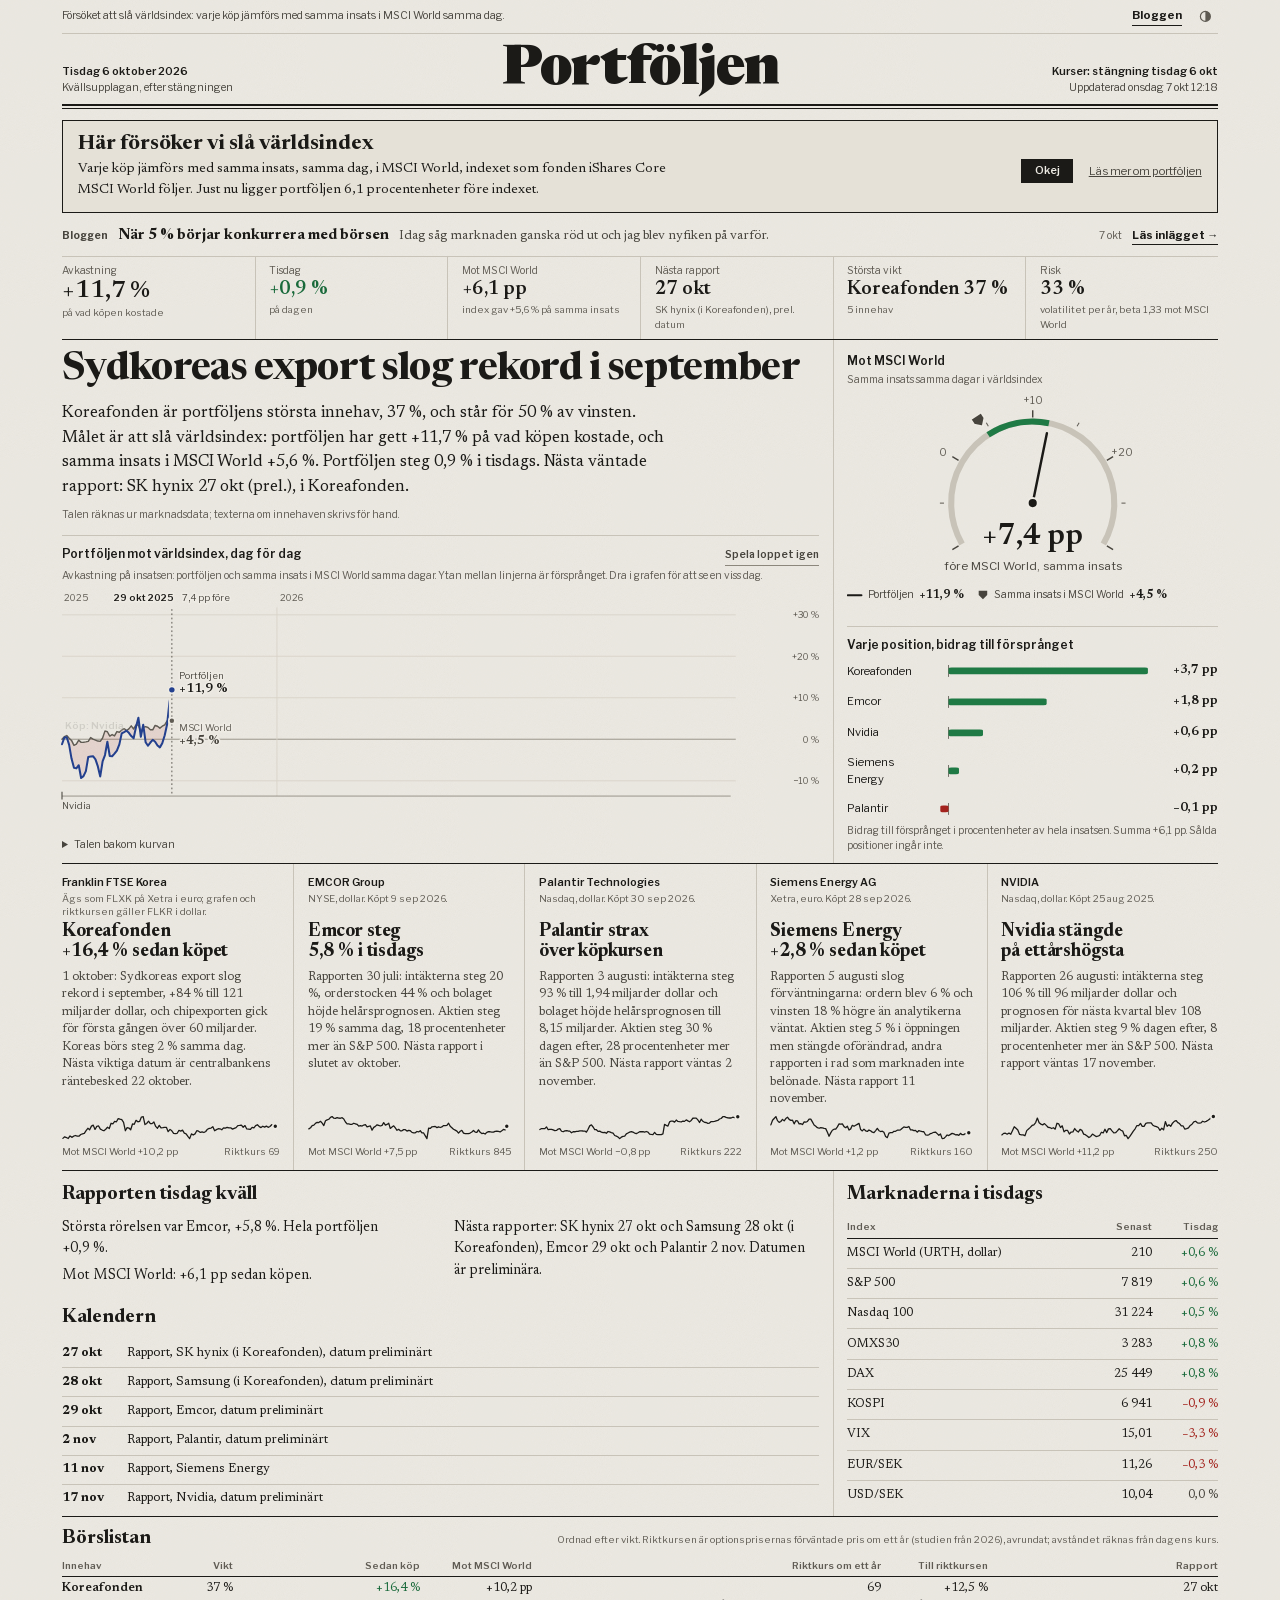
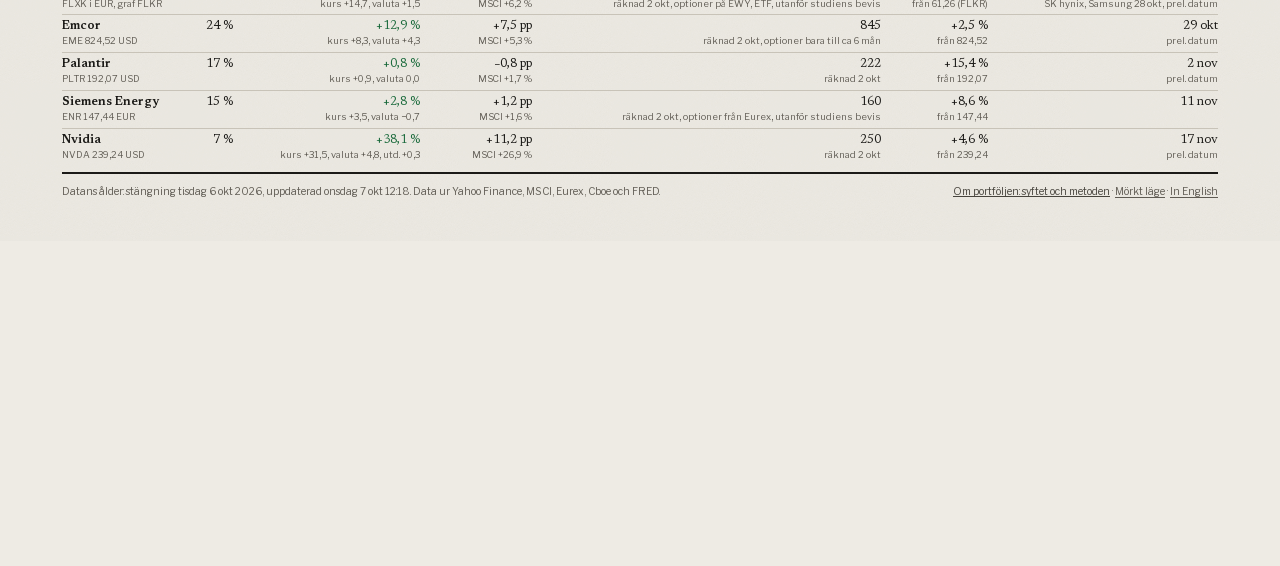
==== commit 87b94c0c: "Bloggen syns och går att hitta: egen sida per inlägg, ingen noindex, robots.txt och sitemap Bloggen " ====
--- a/index.html
+++ b/index.html
@@ -4,7 +4,13 @@
 <meta charset="utf-8">
 <meta http-equiv="Content-Security-Policy" content="default-src 'none'; script-src 'self' 'sha256-neoCaGeO1aSii89zy3sFMuAc7XErUhpYbgIM3xjgRKg=' 'sha256-yNNZuoKzsgXsuVcPRx/MwLX3IZPMnF91Gwi0AlOd+pw=' 'sha256-QGBVy5JGhXgs/5g8xiaxCwbHFsLZkz5L8SoY+8sWM4Q='; style-src 'self' 'unsafe-inline'; font-src 'self'; img-src 'self' data:; base-uri 'none'; form-action 'none'; object-src 'none'">
 <meta name="referrer" content="no-referrer">
-<meta name="robots" content="noindex">
+<link rel="canonical" href="https://portfolj.nu/">
+<meta property="og:site_name" content="Portföljen">
+<meta property="og:locale" content="sv_SE">
+<meta property="og:type" content="website">
+<meta property="og:url" content="https://portfolj.nu/">
+<meta property="og:title" content="Portföljen">
+<meta property="og:description" content="Portföljen: ett öppet försök att slå världsindex MSCI World med fem positioner, skrivet av maskinen ur kurserna.">
 <script>
 /* Rörelsen (wow.js): introt spelas första gången sidan öppnas i en webbläsare, inte vid omladdning och inte i en ny flik
    (2026-10-06). Minnet sätts samtidigt som klassen, före första målningen, så att en omladdning mitt i introt inte heller
--- a/fonts/fonts.css
+++ b/fonts/fonts.css
@@ -1,4 +1,4 @@
-/* Libre Franklin och Newsreader, SIL Open Font License 1.1 (OFL-*.txt i den här mappen). Hämtade från Google Fonts 2026-10-06 och serverade härifrån. */
+/* Libre Franklin och Newsreader, SIL Open Font License 1.1 (OFL-*.txt i den här mappen). Hämtade från Google Fonts 2026-10-07 och serverade härifrån. */
 /* cyrillic-ext */
 @font-face {
   font-family: 'Libre Franklin';
--- a/tidning.css
+++ b/tidning.css
@@ -7,7 +7,10 @@
 :root{
   --serif:"Newsreader","Iowan Old Style",Georgia,serif;
   --sans:"Libre Franklin","Franklin Gothic Medium","Helvetica Neue",Arial,sans-serif;
-  --gut:24px;--pad:40px;
+  --gut:32px;--pad:40px;
+  /* rastret (2026-10-06): varje flerspaltig del står på 12 lika kolumner utan mellanrum, så att alla lodräta linjer
+     hamnar på samma tolftedelar av sidan; luften ligger som utfyllnad, lika mycket på båda sidor om varje linje */
+  --luft:16px;
 }
 html[data-tema="ljus"]{
   color-scheme:light;
@@ -32,6 +35,9 @@
   --grain:url("data:image/svg+xml;utf8,<svg xmlns='http://www.w3.org/2000/svg' width='180' height='180'><filter id='n'><feTurbulence type='fractalNoise' baseFrequency='.9' numOctaves='3' stitchTiles='stitch'/><feColorMatrix values='0 0 0 0 .93  0 0 0 0 .91  0 0 0 0 .87  0 0 0 .035 0'/></filter><rect width='100%25' height='100%25' filter='url(%23n)'/></svg>");
 }
 *{box-sizing:border-box}
+/* webbläsaren ger figure 1em marginal över och under (17 px); sidan satte bara sidomarginalerna till noll, så graferna
+   fick 17 px luft som ingen hade valt: under huvud- och högerspalten och runt positionens graf (mätt 2026-10-06) */
+figure{margin:0}
 html{-webkit-text-size-adjust:100%;background:var(--paper)}
 body{margin:0;color:var(--ink);background-color:var(--paper);background-image:var(--grain);
   font-family:var(--serif);font-optical-sizing:auto;font-size:17px;line-height:1.55;
@@ -72,18 +78,19 @@
 .rules{border-top:3px solid var(--ink);border-bottom:1px solid var(--ink);height:6px;margin-top:4px}
 
 /* ---------- remsan ---------- */
-.strip{display:grid;grid-template-columns:1.25fr repeat(5,minmax(0,1fr));border-bottom:1px solid var(--ink)}
-.cell{padding:7px 14px 8px;border-left:1px solid var(--hair);min-width:0}
+.strip{display:grid;grid-template-columns:repeat(6,minmax(0,1fr));border-bottom:1px solid var(--ink)}
+.cell{padding:7px var(--luft) 8px;border-left:1px solid var(--hair);min-width:0}
 .cell:first-child{border-left:0;padding-left:0}
+.cell:last-child{padding-right:0}
 .cell .lab{font-family:var(--sans);font-size:12px;color:var(--ink-3);display:block}
 .cell .val{font-family:var(--serif);font-size:23px;font-weight:600;line-height:1.15;display:block;letter-spacing:-.005em}
 .cell:first-child .val{font-size:29px;line-height:1.05}
 .cell .sub{font-family:var(--sans);font-size:11.5px;color:var(--ink-3);display:block;margin-top:1px}
 
 /* ---------- förstasidan: huvudspalt och högerspalt ---------- */
-.front{display:grid;grid-template-columns:repeat(12,minmax(0,1fr));gap:0 var(--gut);border-bottom:1px solid var(--ink)}
-.lead{grid-column:1 / span 8;min-width:0;padding:14px 8px 0 0}
-.rail{grid-column:9 / span 4;min-width:0;border-left:1px solid var(--hair);padding:14px 0 0 var(--gut)}
+.front{display:grid;grid-template-columns:repeat(12,minmax(0,1fr));border-bottom:1px solid var(--ink)}
+.lead{grid-column:1 / span 8;min-width:0;padding:14px var(--luft) 0 0}
+.rail{grid-column:9 / span 4;min-width:0;border-left:1px solid var(--hair);padding:14px 0 0 var(--luft)}
 .lead h1{font-family:var(--serif);font-weight:700;font-size:44px;line-height:1.04;letter-spacing:-.018em;margin:0 0 12px;font-variation-settings:"opsz" 72;text-wrap:balance}
 .lede{font-size:19px;line-height:1.52;margin:0;max-width:68ch;font-variation-settings:"opsz" 14;text-wrap:pretty}
 .byline{font-family:var(--sans);font-size:12px;color:var(--ink-3);margin-top:9px}
@@ -92,6 +99,26 @@
 .ghead h2{font-family:var(--sans);font-weight:600;font-size:14px;margin:0}
 .gsub{font-family:var(--sans);font-size:12px;color:var(--ink-3);margin:2px 0 4px}
 .rail .graphic:first-child{border-top:0;margin-top:0;padding-top:0}
+/* högerspalten slutar på samma linje som huvudspalten: mätaren står överst, staplarna står mot spaltens fot och luften
+   hamnar mellan dem (förut 117–182 px tomt under staplarna, mätt 2026-10-06); minst 14 px mellan modulerna */
+.rail{display:flex;flex-direction:column}
+.rail .graphic:first-child{margin-bottom:14px}
+.rail .graphic + .graphic{margin-top:auto}
+/* 2026-10-07, ägarens ord: "webbsidan känns lite inzoomad, kan vi zooma ut typ 10-15%", så att första skärmen når ned
+   till Talen bakom kurvan och linjen under raden. I Chrome 1512 × 771 stod linjen 891 px ned; 0,85 lägger den på 757.
+   Bara breda skärmar: surfplatta och mobil behåller storleken. Muspositionerna räknas som andelar av getBoundingClientRect
+   och följer med zoomen; räkneverket i wow.js delar med currentCSSZoom. Luften i högerspalten (104 px under mätarens
+   förklaring, skärmbilden 13:38; delad lika syntes den fortfarande 13:56) fylls av mätaren och staplarna: mätarens
+   yta växer med spaltens lediga höjd och ritningen (264 × 180 enheter, cx och cy oförändrade för wow.js) skalas upp
+   högst 1,2 gånger, eftersom linjer och text växer med ritningen (1,5 gånger såg klumpig ut), och staplarnas rader
+   får 13 px emellan. Det som blir över står jämnt över och under mätaren; höjden följer dagens rubrik och ingress. */
+@media (min-width:1181px){
+  html{zoom:.85}
+  .rail .graphic:first-child{flex:1 0 auto;display:flex;flex-direction:column}
+  .rail .graphic:first-child .chartwrap{flex:1 1 auto;min-height:180px}
+  .rail .graphic:first-child .chartwrap svg{position:absolute;inset:0;margin:auto;width:100%;height:100%;max-width:317px;max-height:216px}
+  .rail .bars{gap:13px}
+}
 .chartwrap{position:relative}
 .chartwrap svg{display:block;width:100%;overflow:visible}
 .chartwrap:focus-within{outline:2px solid var(--ink);outline-offset:4px}
@@ -108,9 +135,14 @@
 
 /* ---------- puffar ---------- */
 .desk{display:grid;grid-template-columns:repeat(5,minmax(0,1fr));border-bottom:1px solid var(--ink)}
-.story{position:relative;padding:12px 16px 12px;border-left:1px solid var(--hair);min-width:0}
+.story{position:relative;padding:12px var(--luft) 12px;border-left:1px solid var(--hair);min-width:0}
 .story:first-child{border-left:0;padding-left:0}
 .story:last-child{padding-right:0}
+/* puffens sex delar (namn, innehav, rubrik med text, graf, fot, fakta) står på samma rader i alla puffar i en rad:
+   rubrikerna börjar på samma linje och graferna och fötterna står på samma linje, hur lång texten än är */
+@supports (grid-template-rows:subgrid){
+  .story{display:grid;grid-row:span 6;grid-template-rows:subgrid;row-gap:0}
+}
 .kicker{font-family:var(--sans);font-size:12.5px;font-weight:600;margin:0}
 .held{font-family:var(--sans);font-size:11.5px;color:var(--ink-3);margin:1px 0 6px;line-height:1.35}
 .story h3{font-family:var(--serif);font-weight:700;font-size:21px;line-height:1.12;margin:0 0 6px;letter-spacing:-.008em;font-variation-settings:"opsz" 36;text-wrap:balance}
@@ -129,18 +161,28 @@
 .sub2{color:var(--ink-3);font-size:12.5px;font-family:var(--sans)}
 
 /* ---------- i korthet, kalendern, marknaderna ---------- */
-.lower{display:grid;grid-template-columns:repeat(12,minmax(0,1fr));gap:0 var(--gut);border-bottom:1px solid var(--ink);padding:12px 0 14px}
-.lower > section{min-width:0}
-.brief{grid-column:1 / span 6}
-.calendar{grid-column:7 / span 3;border-left:1px solid var(--hair);padding-left:var(--gut)}
-.markets{grid-column:10 / span 3;border-left:1px solid var(--hair);padding-left:var(--gut)}
+/* huvudspalt och sidospalt som förstasidan ovanför (8 + 4): I korthet och Kalendern under varandra till vänster,
+   Marknaderna till höger, och linjen mellan dem står i samma lodlinje som högerspaltens. Förut tre spalter där
+   I korthet slutade 216 px före raden (mätt 2026-10-06); mätt med dagens innehåll slutar spalterna nu
+   inom 14 px från varandra, och högst 48 px isär med en kalenderrad mer eller mindre. Samma rubriknivå i alla tre. */
+.lower{display:grid;grid-template-columns:repeat(12,minmax(0,1fr));grid-template-rows:auto 1fr;border-bottom:1px solid var(--ink)}
+.lower > section{min-width:0;padding:12px var(--luft) 14px}
+.lower > .brief{grid-column:1 / span 8;grid-row:1;padding-left:0;padding-bottom:0}
+.lower > .calendar{grid-column:1 / span 8;grid-row:2;padding-left:0;padding-top:20px}
+.lower > .markets{grid-column:9 / span 4;grid-row:1 / span 2;border-left:1px solid var(--hair);padding-right:0}
+.brief .lines{columns:2;column-gap:var(--gut)}
+.brief .lines p{break-inside:avoid}
+.lower .markets table.t td{padding:6px 0}
+/* listornas sista rad har redan 6 px luft under sig; sektionens egen utfyllnad gav 26 px till linjen mot 15–16 px i
+   remsan, förstasidan och puffarna (optiskt mätt 2026-10-06) */
+.lower > .calendar,.lower > .markets{padding-bottom:4px}
 .lower h2{font-family:var(--serif);font-weight:700;font-size:22px;margin:0 0 8px;font-variation-settings:"opsz" 36}
-.brief .head{display:grid;grid-template-columns:9.5em 1fr;gap:4px 18px;align-items:baseline}
-.brief .head h2{font-family:var(--sans);font-size:13px;font-weight:600;margin:0;line-height:1.5}
 .brief .lines p{margin:0 0 6px;font-size:17px;line-height:1.5}
 .brief .lines p:last-child{margin-bottom:0}
 .callist{list-style:none;margin:0;padding:0}
 .callist li{display:grid;grid-template-columns:4.4em 1fr;gap:10px;border-bottom:1px solid var(--hair);padding:6px 0;font-size:15px;line-height:1.4}
+/* listans sista rad har ingen egen linje: sektionens linje en bit under blev annars en dubbellinje */
+.callist li:last-child,.lower table.t tr:last-child td{border-bottom:0}
 .callist time{font-variant-numeric:tabular-nums lining-nums;font-weight:700}
 table.t{width:100%;border-collapse:collapse;font-size:14.5px;font-variant-numeric:tabular-nums lining-nums}
 table.t th{font-family:var(--sans);font-weight:600;font-size:11.5px;color:var(--ink-3);text-align:right;border-bottom:1px solid var(--ink);padding:3px 0 4px}
@@ -149,7 +191,7 @@
 table.t td+td,table.t th+th{padding-left:10px}
 
 /* ---------- börslistan ---------- */
-.listwrap{border-bottom:3px solid var(--ink)}
+.listwrap{border-bottom:3px solid var(--ink);padding-bottom:8px}
 .listhead{display:flex;justify-content:space-between;align-items:baseline;gap:8px 24px;padding:9px 0 2px}
 .listhead h2{font-family:var(--serif);font-size:22px;font-weight:700;margin:0;font-variation-settings:"opsz" 36}
 .listhead p{font-family:var(--sans);font-size:11.5px;color:var(--ink-3);margin:0;text-align:right;max-width:110ch}
@@ -182,20 +224,23 @@
 /* ---------- positionssidan ---------- */
 .posnav{display:flex;gap:0;border-bottom:1px solid var(--ink);overflow-x:auto;scrollbar-width:none}
 .posnav::-webkit-scrollbar{display:none}
-.posnav a{display:flex;flex-direction:column;gap:1px;padding:9px 18px 8px 0;margin-right:18px;text-decoration:none;font-family:var(--sans);font-size:12px;color:var(--ink-3);border-bottom:3px solid transparent;white-space:nowrap}
+.posnav a{display:flex;flex-direction:column;gap:1px;padding:9px 0 8px;margin-right:36px;text-decoration:none;font-family:var(--sans);font-size:12px;color:var(--ink-3);border-bottom:3px solid transparent;white-space:nowrap}
+.posnav a:last-child{margin-right:0}
 .posnav a b{font-family:var(--serif);font-size:17px;font-weight:600;color:var(--ink-2)}
 .posnav a[aria-current="page"]{border-bottom-color:var(--ink)}
 .posnav a[aria-current="page"] b{color:var(--ink)}
 .posnav a:hover b{color:var(--ink)}
-.article{display:grid;grid-template-columns:repeat(12,minmax(0,1fr));gap:0 var(--gut)}
+.article{display:grid;grid-template-columns:repeat(12,minmax(0,1fr))}
 .ahead{grid-column:1 / span 9;padding:18px 0 10px;min-width:0}
 .ahead .kick{font-family:var(--sans);font-size:13px;font-weight:600;margin:0 0 6px}
 .ahead .kick span{font-weight:400;color:var(--ink-3)}
 .ahead h1{font-family:var(--serif);font-weight:700;font-size:46px;line-height:1.04;letter-spacing:-.018em;margin:0 0 10px;font-variation-settings:"opsz" 72;text-wrap:balance}
 .dek{font-size:20px;line-height:1.5;margin:0;color:var(--ink-2);max-width:66ch}
-.figs{grid-column:1 / -1;display:grid;grid-template-columns:repeat(6,minmax(0,1fr));border-top:1px solid var(--hair);border-bottom:1px solid var(--hair);margin-top:6px}
-.figs > div{padding:7px 14px 8px;border-left:1px solid var(--hair);min-width:0}
+/* siffrorna slutar i sektionslinjen (svart) i stället för en egen tunn linje 11 px ovanför den */
+.figs{grid-column:1 / -1;display:grid;grid-template-columns:repeat(6,minmax(0,1fr));border-top:1px solid var(--hair);border-bottom:1px solid var(--ink);margin-top:6px}
+.figs > div{padding:7px var(--luft) 8px;border-left:1px solid var(--hair);min-width:0}
 .figs > div:first-child{border-left:0;padding-left:0}
+.figs > div:last-child{padding-right:0}
 .figs .lab{font-family:var(--sans);font-size:12px;color:var(--ink-3);display:block}
 .figs .val{font-size:21px;font-weight:600;line-height:1.2;display:block}
 .figs .sub{font-family:var(--sans);font-size:11.5px;color:var(--ink-3);display:block}
@@ -205,9 +250,9 @@
 .legend svg{flex:none;overflow:visible}
 .caption{font-size:15.5px;line-height:1.5;color:var(--ink-2);margin:8px 0 0;max-width:100ch}
 .caption b{color:var(--ink)}
-.twocol{grid-column:1 / -1;display:grid;grid-template-columns:repeat(12,minmax(0,1fr));gap:0 var(--gut);border-top:1px solid var(--ink);padding-top:14px;margin-top:10px}
-.yours{grid-column:1 / span 5;min-width:0}
-.check{grid-column:6 / span 7;border-left:1px solid var(--hair);padding-left:var(--gut);min-width:0}
+.twocol{grid-column:1 / -1;display:grid;grid-template-columns:repeat(12,minmax(0,1fr));padding-top:14px}
+.yours{grid-column:1 / span 6;min-width:0;padding-right:var(--luft)}
+.check{grid-column:7 / span 6;border-left:1px solid var(--hair);padding-left:var(--luft);min-width:0}
 .yours h2,.check h2,.plan h2,.optbox h2{font-family:var(--sans);font-size:13px;font-weight:700;margin:0 0 9px}
 .yours dl{margin:0;display:grid;grid-template-columns:9em 1fr;gap:7px 12px}
 .yours dt{font-family:var(--sans);font-size:12px;color:var(--ink-3);padding-top:3px}
@@ -219,14 +264,16 @@
 .verdict{font-family:var(--sans);font-size:12px;font-weight:700;padding-top:3px}
 .verdict.ok{color:var(--pos)} .verdict.na{color:var(--ink-3)} .verdict.bad{color:var(--neg)}
 .check q{font-style:italic;quotes:"”" "”"}
-.lowerpos{grid-column:1 / -1;display:grid;grid-template-columns:repeat(12,minmax(0,1fr));gap:0 var(--gut);border-top:1px solid var(--ink);margin-top:18px;padding:14px 0 16px;border-bottom:3px solid var(--ink)}
-.plan{grid-column:1 / span 5;min-width:0}
+.lowerpos{grid-column:1 / -1;display:grid;grid-template-columns:repeat(12,minmax(0,1fr));border-top:1px solid var(--ink);margin-top:18px;border-bottom:3px solid var(--ink)}
+.plan{grid-column:1 / span 6;min-width:0;padding:14px var(--luft) 16px 0}
 .plan-body > div{border-bottom:1px solid var(--hair);padding:7px 0}
 .plan-body > div:first-child{border-top:1px solid var(--hair)}
+/* den sista rutans tunna linje stod 17 px ovanför den tjocka slutlinjen, som en dubbellinje */
+.plan-body > div:last-child{border-bottom:0;padding-bottom:0}
 .plan b{display:block;font-family:var(--sans);font-size:12px;color:var(--ink-3);font-weight:600}
 .plan p{margin:2px 0 0;font-style:italic;font-size:17px;line-height:1.45}
 .plan p.empty{font-style:normal;color:var(--ink-3)}
-.optbox{grid-column:6 / span 7;border-left:1px solid var(--hair);padding-left:var(--gut);min-width:0}
+.optbox{grid-column:7 / span 6;border-left:1px solid var(--hair);padding:14px 0 16px var(--luft);min-width:0}
 .optbox p{margin:0 0 8px;font-size:16px;line-height:1.5}
 .marks{display:flex;flex-wrap:wrap;gap:6px;margin:2px 0 10px}
 .mark{font-family:var(--sans);font-size:11.5px;font-weight:600;border:1px solid var(--rule);border-radius:3px;padding:2px 7px;color:var(--ink-2)}
@@ -236,12 +283,15 @@
 .mhead{padding:22px 0 12px;border-bottom:1px solid var(--ink)}
 .mhead h1{font-family:var(--serif);font-weight:700;font-size:48px;line-height:1.04;letter-spacing:-.018em;margin:0 0 10px;font-variation-settings:"opsz" 72}
 .mhead p{font-size:20px;line-height:1.5;margin:0;max-width:64ch;color:var(--ink-2)}
-.mbody{display:grid;grid-template-columns:minmax(0,15em) minmax(0,1fr);gap:0 48px;padding-top:6px}
-.toc{position:sticky;top:12px;align-self:start;font-family:var(--sans);font-size:13px;padding-top:16px}
+/* texten står i kolumn 4–9: mitt under namnskylten och under Om-kolumnernas två mittersta; innehållet i kolumn 1–3 */
+.mbody{display:grid;grid-template-columns:repeat(12,minmax(0,1fr));padding-top:6px}
+.toc{grid-column:1 / span 3;position:sticky;top:12px;align-self:start;font-family:var(--sans);font-size:13px;padding-top:21px}
+/* padding-top 21 (förut 16): innehållets första rad står på samma baslinje som första avsnittets rubrik (mätt 5 px isär) */
+.mbody > #metod{grid-column:4 / span 6;padding:0 var(--luft);min-width:0}
 .toc ol{list-style:none;margin:0;padding:0;display:grid;gap:7px}
 .toc a{text-decoration:none;color:var(--ink-2)}
 .toc a:hover{color:var(--ink);text-decoration:underline}
-.msec{border-bottom:1px solid var(--hair);padding:16px 0 18px;max-width:72ch}
+.msec{border-bottom:1px solid var(--hair);padding:16px 0 18px}
 .msec h2{font-family:var(--serif);font-weight:700;font-size:26px;line-height:1.15;margin:0 0 8px;font-variation-settings:"opsz" 48}
 .msec p{margin:0 0 10px;font-size:17.5px;line-height:1.58}
 .msec ul{margin:0 0 10px;padding-left:1.1em}
@@ -249,6 +299,8 @@
 .msec table.t{margin:6px 0 12px;font-size:15px}
 .msec .src{font-family:var(--sans);font-size:12.5px;color:var(--ink-3)}
 .msec code{font-family:var(--sans);font-size:14px;background:var(--box);padding:0 4px;border-radius:2px}
+/* sista stycket behåller inte sin marginal: 35 px luft ovanför avsnittslinjen mot 17 px under den blev 25 mot 17 */
+.msec > :last-child,.msec > ul:last-child > li:last-child{margin-bottom:0}
 
 /* ---------- rörelse: rubriken trycks och kurvan ritas, en gång ---------- */
 @media (prefers-reduced-motion:no-preference){
@@ -263,26 +315,43 @@
 /* ---------- smalare skärmar ---------- */
 @media (max-width:1180px){
   .strip{grid-template-columns:repeat(3,minmax(0,1fr))}
-  .cell:nth-child(4){border-left:0;padding-left:0}
+  .cell:nth-child(3n+1){border-left:0;padding-left:0}
+  .cell:nth-child(3n){padding-right:0}
   .cell:nth-child(n+4){border-top:1px solid var(--hair)}
   .lead{grid-column:1 / -1;padding-right:0}
-  .rail{grid-column:1 / -1;border-left:0;padding-left:0;display:grid;grid-template-columns:minmax(0,1fr) minmax(0,1fr);gap:0 var(--gut);border-top:1px solid var(--hair);margin-top:14px;padding-top:12px}
-  .rail .graphic{border-top:0;margin-top:0;padding-top:0}
-  .desk{grid-template-columns:repeat(2,minmax(0,1fr))}
-  .story,.story:first-child,.story:last-child{border-left:0;padding:12px 16px 14px 0;border-top:1px solid var(--hair)}
-  .story:nth-child(even){border-left:1px solid var(--hair);padding-left:16px}
+  /* mätaren och staplarna sida vid sida, med linjen mellan dem som linjerna i resten av sidan */
+  .rail{grid-column:1 / -1;border-left:0;padding:0;display:grid;grid-template-columns:repeat(2,minmax(0,1fr));border-top:1px solid var(--hair);margin-top:14px}
+  .rail .graphic,.rail .graphic:first-child{border-top:0;margin:0;padding:12px var(--luft) 12px 0}
+  .rail .graphic + .graphic{border-left:1px solid var(--hair);margin:0;padding:12px 0 12px var(--luft)}
+  /* fem puffar på sex kolumner: de två största överst på halva bredden var, de tre andra under på en tredjedel var,
+     så att ingen rad har en tom halva (förut stod den femte ensam) */
+  .desk{grid-template-columns:repeat(6,minmax(0,1fr))}
+  .story{grid-column:span 2}
+  .story:nth-child(-n+2){grid-column:span 3}
+  .story,.story:first-child,.story:last-child{border-left:0;padding:12px var(--luft) 14px;border-top:1px solid var(--hair)}
+  .story:nth-child(-n+2){border-top:0}
+  .story:nth-child(1),.story:nth-child(3){padding-left:0}
+  .story:nth-child(2),.story:nth-child(5){padding-right:0}
+  .story:nth-child(2),.story:nth-child(4),.story:nth-child(5){border-left:1px solid var(--hair)}
   .facts{display:grid}
   .listwrap{display:none}
-  .brief{grid-column:1 / -1}
-  .calendar{grid-column:1 / span 6;border-left:0;padding-left:0;margin-top:14px}
-  .markets{grid-column:7 / span 6;margin-top:14px}
+  /* I korthet över hela bredden med raderna i två spalter; under den Kalendern (5) och Marknaderna (7): kalendern blir
+     smalare och därmed längre, så att de två slutar närmare varandra (mätt: högst 72 px isär mot 114 px med 6 + 6) */
+  .lower{grid-template-rows:auto auto}
+  .lower > .brief{grid-column:1 / -1;padding:12px 0 14px;border-bottom:1px solid var(--hair)}
+  .lower > .calendar{grid-column:1 / span 5;grid-row:2;padding:12px var(--luft) 4px 0}
+  .lower > .markets{grid-column:6 / span 7;grid-row:2}
+  .lower .markets table.t td{padding:4px 0}
   .ahead{grid-column:1 / -1}
   .figs{grid-template-columns:repeat(3,minmax(0,1fr))}
-  .figs > div:nth-child(4){border-left:0;padding-left:0}
+  .figs > div:nth-child(3n+1){border-left:0;padding-left:0}
+  .figs > div:nth-child(3n){padding-right:0}
   .figs > div:nth-child(n+4){border-top:1px solid var(--hair)}
+  .mbody > #metod{grid-column:4 / -1;padding-right:0}
+  .msec{max-width:72ch}
 }
 @media (max-width:760px){
-  :root{--pad:16px;--gut:16px}
+  :root{--pad:16px;--gut:16px;--luft:14px}
   body{font-size:16px}
   .topbar{flex-wrap:wrap;gap:6px 10px;padding:6px 0}
   .topbar .tag{flex-basis:100%}
@@ -291,28 +360,36 @@
   .ear,.ear.right{text-align:center}
   .ear.left{order:2} .ear.right{order:3}
   .nameplate{font-size:50px;order:1}
+  /* remsan: avkastningen över hela bredden, sedan två och två; går resten inte jämnt ut tar den sista hela bredden,
+     så att ingen rad har en tom halva */
   .strip{grid-template-columns:repeat(2,minmax(0,1fr))}
-  .cell,.cell:first-child{border-left:0;padding-left:0;border-top:1px solid var(--hair)}
-  .cell:first-child{grid-column:1 / -1;border-top:0}
-  .cell:nth-child(odd):not(:first-child){border-left:1px solid var(--hair);padding-left:14px}
-  .cell:nth-child(4){border-left:0;padding-left:0}
+  .cell,.cell:first-child{border-left:0;padding-left:0;padding-right:var(--luft);border-top:1px solid var(--hair)}
+  .cell:first-child{grid-column:1 / -1;border-top:0;padding-right:0}
+  .cell:nth-child(odd):not(:first-child){border-left:1px solid var(--hair);padding-left:var(--luft);padding-right:0}
+  .cell:last-child:nth-child(even){grid-column:1 / -1;padding-right:0}
   .lead h1{font-size:33px}
   .lede{font-size:17.5px}
   .rail{grid-template-columns:minmax(0,1fr)}
-  .rail .graphic + .graphic{border-top:1px solid var(--hair);margin-top:12px;padding-top:10px}
+  .rail .graphic,.rail .graphic:first-child{padding:12px 0}
+  .rail .graphic + .graphic{border-left:0;border-top:1px solid var(--hair);padding:12px 0}
   .desk{grid-template-columns:1fr}
-  .story,.story:nth-child(even){border-left:0;padding:14px 0;border-top:1px solid var(--hair)}
+  .story,.story:nth-child(n){grid-column:1 / -1;border-left:0;padding:14px 0;border-top:1px solid var(--hair)}
+  .story:first-child{border-top:0}
   .quote{-webkit-line-clamp:unset;display:block}
-  .brief .head{grid-template-columns:1fr}
-  .calendar,.markets{grid-column:1 / -1;border-left:0;padding-left:0}
+  .brief .lines{columns:auto}
+  .lower > .calendar,.lower > .markets{grid-column:1 / -1;grid-row:auto;border-left:0;padding-left:0;padding-right:0}
+  .lower > .markets{border-top:1px solid var(--hair)}
   .ahead h1{font-size:34px}
   .dek{font-size:18px}
   .figs{grid-template-columns:repeat(2,minmax(0,1fr))}
-  .figs > div,.figs > div:first-child{border-left:0;padding-left:0;border-top:1px solid var(--hair)}
-  .figs > div:nth-child(even){border-left:1px solid var(--hair);padding-left:14px}
+  .figs > div,.figs > div:first-child{border-left:0;padding-left:0;padding-right:var(--luft);border-top:1px solid var(--hair)}
+  .figs > div:nth-child(even){border-left:1px solid var(--hair);padding-left:var(--luft);padding-right:0}
   .figs > div:nth-child(-n+2){border-top:0}
   .yours,.check,.plan,.optbox{grid-column:1 / -1}
+  .yours,.plan{padding-right:0}
   .check,.optbox{border-left:0;padding-left:0;margin-top:16px}
+  .mbody > #metod{grid-column:1 / -1;padding:0}
+  .toc{grid-column:1 / -1}
   .check li{grid-template-columns:1fr;gap:2px}
   .yours dl{grid-template-columns:1fr;gap:0}
   .yours dt{padding-top:8px}
@@ -326,7 +403,11 @@
 }
 
 /* ---------- bloggen (publikläget): notisen, Senaste, källorna och Om-kolumnerna ---------- */
-.notis{border:1px solid var(--ink);background:var(--box);padding:14px 18px 12px;margin:12px 0 4px;max-width:74ch}
+/* notisen går över hela bredden (2026-10-06): texten till vänster i läsbar bredd, knapparna längst till höger i höjd
+   med sista raden; förut slutade rutan vid 74 tecken och lämnade halva raden tom */
+.notis{border:1px solid var(--ink);background:var(--box);padding:14px 18px 12px;margin:12px 0 4px;display:grid;grid-template-columns:minmax(0,74ch) auto;justify-content:space-between;align-items:end;column-gap:var(--gut)}
+.notis > h2,.notis > p{grid-column:1}
+.notis > .notis-rad{grid-column:2;grid-row:1 / span 2;margin-top:0;align-self:center}
 .notis h2{font-family:var(--serif);font-weight:700;font-size:24px;line-height:1.15;margin:0 0 4px;font-variation-settings:"opsz" 48}
 .notis p{margin:0;font-size:16.5px;line-height:1.5}
 .notis .notis-rad{display:flex;flex-wrap:wrap;align-items:center;gap:8px 18px;margin-top:10px;font-family:var(--sans);font-size:13px}
@@ -336,10 +417,21 @@
 .senaste{font-size:14.5px;line-height:1.42;color:var(--ink-2);margin:0 0 6px}
 .plan p.plain{font-style:normal}
 .kallor{font-family:var(--sans);font-size:12px;color:var(--ink-3);margin:8px 0 0;line-height:1.5}
+/* källraden i Senaste ärvde .plan p (kursiv 17 px, starkare regel) och såg ut som brödtext; nu som källor överallt */
+.plan p.kallor{font-style:normal;font-size:12px;line-height:1.5;margin-top:8px}
 .kallor a{color:var(--ink-2)}
 .optbox p.muted a,.msec .src a{color:var(--ink-2)}
 /* positionssidan, publikt: tankarna i bloggformat i stället för kortets fält och faktakollen */
 .twocol.blogg .yours,.twocol.blogg .check{display:none}
+/* publikt (2026-10-06): tankarna över hela bredden (förut två tredjedelar med resten tom), sedan Senaste (5) och
+   riktkursen (7) med gemensam överkant, som förut. Två blinda granskningar (Codex) föredrog 5 + 7 framför både
+   tankar + senaste mot riktkursen och 4 + 8: Senaste behöver bredden, och spalterna slutar mer lika. */
+.twocol.blogg{grid-column:1 / -1;grid-row:4;display:block;padding:14px 0 0}
+.twocol.blogg ~ .lowerpos{display:contents}
+.twocol.blogg ~ .lowerpos > .plan,.twocol.blogg ~ .lowerpos > .optbox{grid-row:5;margin-top:6px;padding-bottom:12px;border-top:1px solid var(--ink);border-bottom:3px solid var(--ink)}
+#opt-body > :last-child{margin-bottom:0}
+.twocol.blogg ~ .lowerpos > .plan{grid-column:1 / span 5}
+.twocol.blogg ~ .lowerpos > .optbox{grid-column:6 / span 7}
 .tankar{grid-column:1 / span 8;min-width:0}
 .tankar h2{font-family:var(--sans);font-size:13px;font-weight:700;margin:0 0 9px}
 .tankar .post{border-top:1px solid var(--hair);padding:7px 0 6px}
@@ -348,26 +440,47 @@
 .tankar .post p{margin:3px 0 0;font-size:17px;line-height:1.5;max-width:68ch}
 .tankar .empty{margin:0;color:var(--ink-3)}
 .om-kol{display:grid;grid-template-columns:repeat(4,minmax(0,1fr));border-bottom:1px solid var(--ink)}
-.om-kol > div{padding:14px 16px 16px;border-left:1px solid var(--hair);min-width:0}
+/* Läs mer står längst ned i varje kolumn, på samma linje i hela raden */
+.om-kol > div{padding:14px var(--luft) 16px;border-left:1px solid var(--hair);min-width:0;display:flex;flex-direction:column}
 .om-kol > div:first-child{border-left:0;padding-left:0}
+.om-kol > div:last-child{padding-right:0}
+.om-kol > div > a{margin-top:auto;align-self:flex-start}
 .om-kol h2{font-family:var(--serif);font-weight:700;font-size:22px;line-height:1.15;margin:0 0 6px;font-variation-settings:"opsz" 36}
 .om-kol p{margin:0 0 8px;font-size:16px;line-height:1.5}
 .om-kol a{font-family:var(--sans);font-size:13px;color:var(--ink-2)}
 @media (max-width:1180px){
   .om-kol{grid-template-columns:repeat(2,minmax(0,1fr))}
+}
+/* positionssidan, publikt, under 920 px: Senaste blir på fyra tolftedelar för smal för brödtext (213–257 px), så
+   Senaste och riktkursen står under varandra över hela bredden, som i mobilen */
+@media (max-width:919px){
+  .twocol.blogg ~ .lowerpos > .plan,.twocol.blogg ~ .lowerpos > .optbox{grid-column:1 / -1}
+  .twocol.blogg ~ .lowerpos > .plan{padding-right:0;border-bottom:0}
+  .twocol.blogg ~ .lowerpos > .optbox{grid-row:6;margin-top:0;padding-left:0;border-left:0;border-top:1px solid var(--hair)}
+  .twocol.blogg ~ .lowerpos > .plan .plain,.twocol.blogg ~ .lowerpos > .optbox p{max-width:68ch}
   .om-kol > div:nth-child(3){border-left:0;padding-left:0}
+  .om-kol > div:nth-child(2n){padding-right:0}
   .om-kol > div:nth-child(n+3){border-top:1px solid var(--hair)}
 }
 @media (max-width:760px){
   .tankar{grid-column:1 / -1}
-  .notis{padding:12px 14px}
+  /* publikt: tankarna, senaste och riktkursen under varandra; den tjocka linjen bara under den sista. Står här, efter
+     grundreglerna ovan, eftersom de har samma specificitet (i det första mobilblocket vann grundreglerna) */
+  .twocol.blogg,.twocol.blogg ~ .lowerpos > .plan,.twocol.blogg ~ .lowerpos > .optbox{grid-column:1 / -1;grid-row:auto}
+  .twocol.blogg{padding-right:0}
+  .twocol.blogg ~ .lowerpos > .plan{padding-right:0;border-bottom:0}
+  .twocol.blogg ~ .lowerpos > .optbox{margin-top:0;padding-left:0;border-left:0;border-top:1px solid var(--hair)}
+  .notis{padding:12px 14px;grid-template-columns:minmax(0,1fr)}
+  .notis > .notis-rad{grid-column:1;grid-row:auto;margin-top:10px}
   .om-kol{grid-template-columns:1fr}
-  .om-kol > div,.om-kol > div:nth-child(3){border-left:0;padding-left:0;border-top:1px solid var(--hair)}
+  .om-kol > div,.om-kol > div:nth-child(3){border-left:0;padding-left:0;padding-right:0;border-top:1px solid var(--hair)}
   .om-kol > div:first-child{border-top:0}
 }
 
 /* ---------- inställningarna (2026-10-05 kväll): en liten knapp i stället för raden, panelen öppnas vid klick ---------- */
 .ctrls{position:relative}
+.ctrls .ctrl-blogg{font-family:var(--sans);font-size:13px;font-weight:700;color:var(--ink);text-decoration:none;border-bottom:2px solid var(--ink);padding:1px 0}
+.ctrls .ctrl-blogg:hover{border-bottom-color:transparent}
 .inst-knapp{all:unset;box-sizing:border-box;cursor:pointer;width:30px;height:30px;border-radius:50%;display:inline-flex;align-items:center;justify-content:center;color:var(--ink-3);border:1px solid transparent;transition:background-color .2s ease,color .2s ease,border-color .2s ease}
 .inst-knapp:hover,.inst-knapp[aria-expanded="true"]{color:var(--ink);border-color:var(--rule);background:var(--box)}
 .inst-knapp:focus-visible{outline:2px solid var(--ink);outline-offset:2px}
--- a/wow.css
+++ b/wow.css
@@ -2,7 +2,7 @@
    Lagret i wow.js; inget här ändrar sidan när introt inte spelas, utom Loppets graf och knapp. */
 
 /* ---- 1. Tryckningen ---- */
-/* Sidan trycks när läsaren kommer in. Ett enda förlopp, cirka två sekunder, en gång per flik.
+/* Sidan trycks när läsaren kommer in. Ett enda förlopp, cirka två sekunder, en gång per webbläsare och sida.
    Ordningen följer en tryckpress: linjerna dras, namnet färgas in, räkneverken rullar fram, rubriken sätts ord för
    ord och staplarna växer. Efteråt är sidan exakt dagens tidning. */
 
@@ -10,7 +10,7 @@
 html.wow-intro .rules { transform: scaleX(0); }
 html.wow-intro .nameplate { opacity: 0; }
 html.wow-intro .ear, html.wow-intro .topbar .tag, html.wow-intro .topbar .ctrls { opacity: 0; }
-html.wow-intro .lede, html.wow-intro .byline, html.wow-intro .notis,
+html.wow-intro .lede, html.wow-intro .byline, html.wow-intro .notis, html.wow-intro .inl-topp,
 html.wow-intro .rail .ghead, html.wow-intro .rail .gsub, html.wow-intro .keys, html.wow-intro .gauge-note,
 html.wow-intro .lead .ghead, html.wow-intro .lead .gsub, html.wow-intro details.numbers { opacity: 0; }
 /* tidningens egna toningar stängs av under introt (en animation går före opacity); lagrets egna ligger kvar inline efteråt */
--- a/inlagg.css
+++ b/inlagg.css
@@ -1,5 +1,5 @@
 /* inlagg.css: fristående inlägg, Utanför portföljen (2026-10-06; formen ur koncept/v3-wow/6-inlagg). Samma tidning,
-   en spalt för läsning; puffen på förstasidan står under I korthet. */
+   en spalt för läsning; på förstasidan står det senaste inlägget som en rad ovanför remsan. */
 .masthead.small { padding-top: 10px; }
 .masthead.small .nameplate { font-size: 44px; }
 .masthead.small .nameplate a { text-decoration: none; }
@@ -23,16 +23,29 @@
 .inl-svg .hit { cursor: ew-resize; }
 .inl-svg .hit:focus-visible { outline: 2px solid var(--ink); outline-offset: 2px; }
 .inl-graf details.numbers table td, .inl-graf details.numbers table th { font-variant-numeric: tabular-nums; }
+.inl-text strong { font-weight: 700; }
+/* bloggens historik överst på inläggssidan, nyast först (2026-10-07) */
+.inl-arkiv { max-width: 760px; margin: 0 auto; padding: 16px 0 10px; border-bottom: 1px solid var(--hair); }
+.inl-arkiv h2 { font-family: var(--sans); font-size: 13px; font-weight: 700; color: var(--ink-2); margin: 0 0 6px; }
+.inl-arkiv ol { list-style: none; margin: 0; padding: 0; }
+.inl-arkiv li { display: flex; gap: 14px; align-items: baseline; padding: 3px 0; }
+.inl-arkiv time { font-family: var(--sans); font-size: 12.5px; color: var(--ink-3); min-width: 6.5em; white-space: nowrap; }
+.inl-arkiv a { font-family: var(--serif); font-size: 17px; font-weight: 700; color: var(--ink); text-decoration: none; }
+.inl-arkiv a:hover { text-decoration: underline; }
+.inl-arkiv a[aria-current] { color: var(--ink-2); }
+.inl-topp-cta { font-family: var(--sans); font-size: 13px; font-weight: 700; color: var(--ink); white-space: nowrap; border-bottom: 2px solid var(--ink); }
+.inl-topp a:hover .inl-topp-cta { border-bottom-color: transparent; }
 .inl-innehav { font-size: 16px; margin: 0 0 6px; }
 .inl-kallor { margin: 0; }
-/* förstasidan: puffen under I korthet */
-.brief .inl-puff { border-top: 1px solid var(--hair); margin-top: 14px; padding-top: 10px; max-width: 420px; }
-.inl-puff .inl-kick { font-size: 12px; border-top-width: 2px; padding-top: 5px; margin-bottom: 4px; }
-.inl-puff-h { font-family: var(--serif); font-size: 22px; font-weight: 700; line-height: 1.15; margin: 4px 0 6px; }
-.inl-puff-h a { text-decoration: none; }
-.inl-puff-h a:hover { text-decoration: underline; }
-.inl-puff-t { font-size: 15px; color: var(--ink-2); margin: 0; display: grid; gap: 4px; }
-.inl-puff-t time { font-family: var(--sans); font-size: 12px; font-weight: 600; color: var(--ink-3); }
+/* förstasidan: raden ovanför remsan */
+.inl-topp { border-bottom: 1px solid var(--hair); padding: 9px 0 10px; }
+.inl-topp a { display: flex; align-items: baseline; gap: 2px 12px; text-decoration: none; color: var(--ink); min-width: 0; }
+.inl-topp-k { font-family: var(--sans); font-size: 12px; font-weight: 700; color: var(--ink-2); white-space: nowrap; }
+.inl-topp-h { font-family: var(--serif); font-size: 18px; font-weight: 700; white-space: nowrap; }
+.inl-topp a:hover .inl-topp-h { text-decoration: underline; }
+.inl-topp-t { font-size: 15px; color: var(--ink-2); flex: 1 1 auto; min-width: 0; overflow: hidden; text-overflow: ellipsis; white-space: nowrap; }
+.inl-topp time, .inl-topp .inl-sprak { font-family: var(--sans); font-size: 12px; color: var(--ink-3); white-space: nowrap; }
+@media (max-width: 760px) { .inl-topp a { flex-wrap: wrap; } .inl-topp-t { display: none; } .inl-topp-h { white-space: normal; } }
 @media (max-width: 760px) {
   .inlagg h1 { font-size: 34px; }
   .inl-text p { font-size: 18px; }
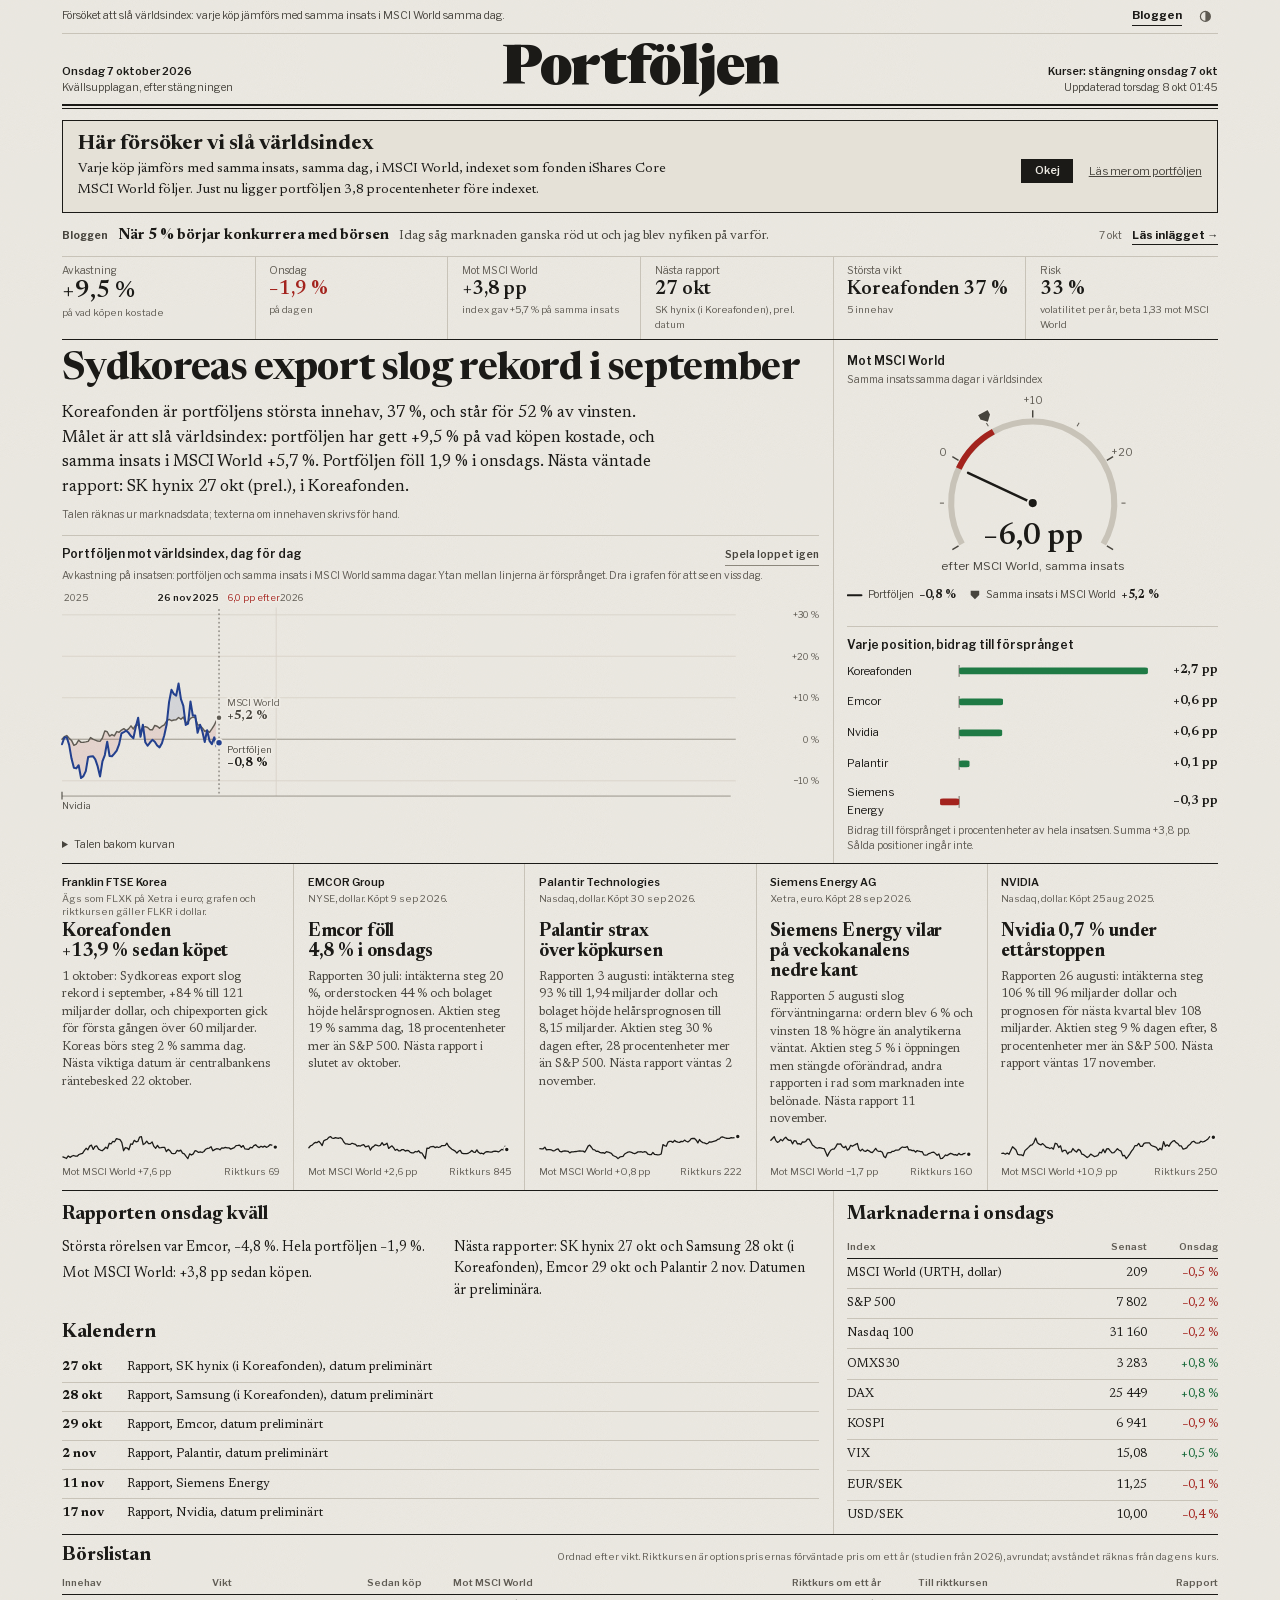
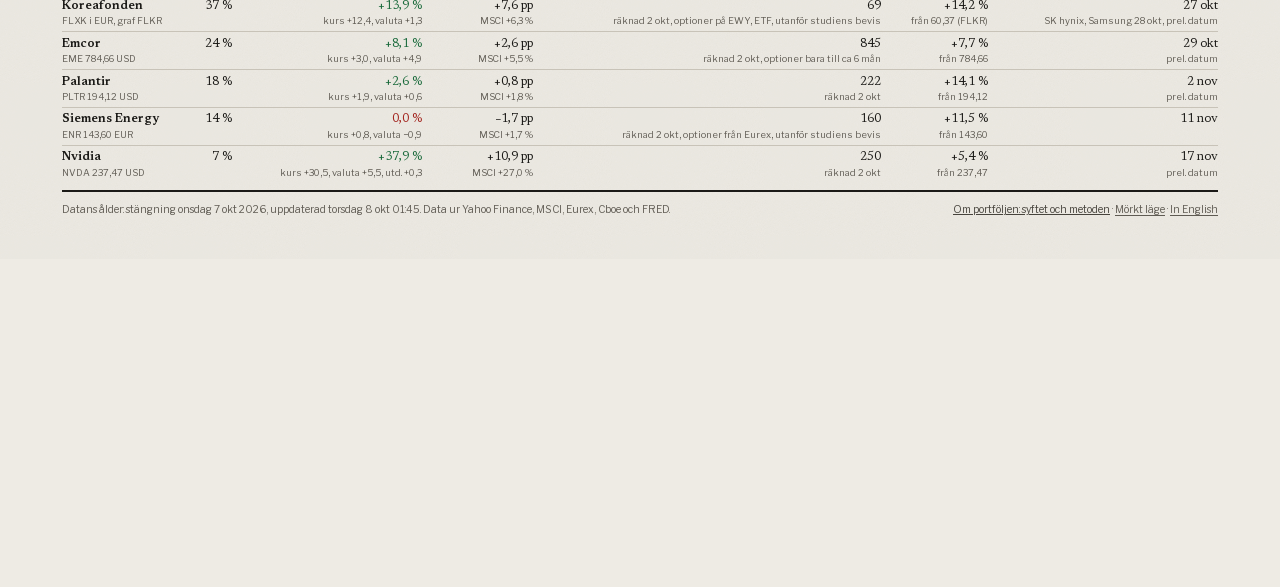
==== commit 3f0f782c: "Kommentarer utan konto, text för sökrobotar utan JavaScript, flöde, llms.txt och strukturerad data C" ====
--- a/index.html
+++ b/index.html
@@ -2,15 +2,19 @@
 <html lang="sv" data-upplaga="morgon" data-tema="ljus">
 <head>
 <meta charset="utf-8">
-<meta http-equiv="Content-Security-Policy" content="default-src 'none'; script-src 'self' 'sha256-neoCaGeO1aSii89zy3sFMuAc7XErUhpYbgIM3xjgRKg=' 'sha256-yNNZuoKzsgXsuVcPRx/MwLX3IZPMnF91Gwi0AlOd+pw=' 'sha256-QGBVy5JGhXgs/5g8xiaxCwbHFsLZkz5L8SoY+8sWM4Q='; style-src 'self' 'unsafe-inline'; font-src 'self'; img-src 'self' data:; base-uri 'none'; form-action 'none'; object-src 'none'">
+<meta http-equiv="Content-Security-Policy" content="default-src 'none'; script-src 'self' 'sha256-Fl0DEJN8tdNGXpZ9pu4z+WFPRcOswJJM2GJCQHwkay4=' 'sha256-neoCaGeO1aSii89zy3sFMuAc7XErUhpYbgIM3xjgRKg=' 'sha256-yNNZuoKzsgXsuVcPRx/MwLX3IZPMnF91Gwi0AlOd+pw=' 'sha256-QGBVy5JGhXgs/5g8xiaxCwbHFsLZkz5L8SoY+8sWM4Q='; style-src 'self' 'unsafe-inline'; font-src 'self'; img-src 'self' data:; base-uri 'none'; form-action 'none'; object-src 'none'">
 <meta name="referrer" content="no-referrer">
 <link rel="canonical" href="https://portfolj.nu/">
+<meta name="robots" content="max-snippet:-1, max-image-preview:large">
 <meta property="og:site_name" content="Portföljen">
 <meta property="og:locale" content="sv_SE">
 <meta property="og:type" content="website">
 <meta property="og:url" content="https://portfolj.nu/">
 <meta property="og:title" content="Portföljen">
 <meta property="og:description" content="Portföljen: ett öppet försök att slå världsindex MSCI World med fem positioner, skrivet av maskinen ur kurserna.">
+<link rel="alternate" type="application/atom+xml" title="Portföljen: bloggen" href="https://portfolj.nu/feed.xml">
+<script type="application/ld+json">{"@context": "https://schema.org", "@graph": [{"@type": "WebSite", "name": "Portföljen", "url": "https://portfolj.nu/", "inLanguage": "sv", "publisher": {"@type": "Organization", "name": "Portföljen", "url": "https://portfolj.nu/"}}, {"@type": "Organization", "name": "Portföljen", "url": "https://portfolj.nu/", "description": "Ett öppet försök att slå världsindex MSCI World med fem positioner."}]}</script>
+<script>document.documentElement.classList.add('har-js')</script>
 <script>
 /* Rörelsen (wow.js): introt spelas första gången sidan öppnas i en webbläsare, inte vid omladdning och inte i en ny flik
    (2026-10-06). Minnet sätts samtidigt som klassen, före första målningen, så att en omladdning mitt i introt inte heller
@@ -101,7 +105,55 @@
 
   <footer class="foot" id="foot"></footer>
 </div>
-<noscript><p style="padding:24px 40px">Portföljen behöver JavaScript för att läsa datan i data.js. Portföljen needs JavaScript to read the data in data.js.</p></noscript>
+<div class="forhand" lang="sv">
+<h2>Här försöker vi slå världsindex</h2>
+<p>Varje köp jämförs med samma insats, samma dag, i MSCI World, indexet som fonden iShares Core MSCI World följer. Just nu ligger portföljen 3,8 procentenheter före indexet.</p>
+<p><a href="metod.html">Läs mer om portföljen</a></p>
+<h1>Sydkoreas export slog rekord i september</h1>
+<p>Koreafonden är portföljens största innehav, 37 %, och står för 52 % av vinsten. Målet är att slå världsindex: portföljen har gett +9,5 % på vad köpen kostade, och samma insats i MSCI World +5,7 %. Portföljen föll 1,9 % i onsdags. Nästa väntade rapport: SK hynix 27 okt (prel.), i Koreafonden.</p>
+<h2>Portföljen mot världsindex, dag för dag</h2>
+<p>Avkastning på insatsen: portföljen och samma insats i MSCI World samma dagar. Ytan mellan linjerna är försprånget. Dra i grafen för att se en viss dag.</p>
+<h2>Mot MSCI World</h2>
+<p>Samma insats samma dagar i världsindex</p>
+<h2>Varje position, bidrag till försprånget</h2>
+<p>Bidrag till försprånget i procentenheter av hela insatsen. Summa +3,8 pp. Sålda positioner ingår inte.</p>
+<p>Franklin FTSE Korea</p>
+<p>Ägs som FLXK på Xetra i euro; grafen och riktkursen gäller FLKR i dollar.</p>
+<h3><a href="position.html#FLKR">Koreafonden +13,9 % sedan köpet</a></h3>
+<p>1 oktober: Sydkoreas export slog rekord i september, +84 % till 121 miljarder dollar, och chipexporten gick för första gången över 60 miljarder. Koreas börs steg 2 % samma dag. Nästa viktiga datum är centralbankens räntebesked 22 oktober.</p>
+<p>EMCOR Group</p>
+<p>NYSE, dollar. Köpt 9 sep 2026.</p>
+<h3><a href="position.html#EME">Emcor föll 4,8 % i onsdags</a></h3>
+<p>Rapporten 30 juli: intäkterna steg 20 %, orderstocken 44 % och bolaget höjde helårsprognosen. Aktien steg 19 % samma dag, 18 procentenheter mer än S&amp;P 500. Nästa rapport i slutet av oktober.</p>
+<p>Palantir Technologies</p>
+<p>Nasdaq, dollar. Köpt 30 sep 2026.</p>
+<h3><a href="position.html#PLTR">Palantir strax över köpkursen</a></h3>
+<p>Rapporten 3 augusti: intäkterna steg 93 % till 1,94 miljarder dollar och bolaget höjde helårsprognosen till 8,15 miljarder. Aktien steg 30 % dagen efter, 28 procentenheter mer än S&amp;P 500. Nästa rapport väntas 2 november.</p>
+<p>Siemens Energy AG</p>
+<p>Xetra, euro. Köpt 28 sep 2026.</p>
+<h3><a href="position.html#ENR">Siemens Energy vilar på veckokanalens nedre kant</a></h3>
+<p>Rapporten 5 augusti slog förväntningarna: ordern blev 6 % och vinsten 18 % högre än analytikerna väntat. Aktien steg 5 % i öppningen men stängde oförändrad, andra rapporten i rad som marknaden inte belönade. Nästa rapport 11 november.</p>
+<p>NVIDIA</p>
+<p>Nasdaq, dollar. Köpt 25 aug 2025.</p>
+<h3><a href="position.html#NVDA">Nvidia 0,7 % under ettårstoppen</a></h3>
+<p>Rapporten 26 augusti: intäkterna steg 106 % till 96 miljarder dollar och prognosen för nästa kvartal blev 108 miljarder. Aktien steg 9 % dagen efter, 8 procentenheter mer än S&amp;P 500. Nästa rapport väntas 17 november.</p>
+<h2>Rapporten onsdag kväll</h2>
+<p>Största rörelsen var Emcor, −4,8 %. Hela portföljen −1,9 %.</p>
+<p>Mot MSCI World: +3,8 pp sedan köpen.</p>
+<p>Nästa rapporter: SK hynix 27 okt och Samsung 28 okt (i Koreafonden), Emcor 29 okt och Palantir 2 nov. Datumen är preliminära.</p>
+<h2>Kalendern</h2>
+<ul>
+<li>27 oktRapport, SK hynix (i Koreafonden), datum preliminärt</li>
+<li>28 oktRapport, Samsung (i Koreafonden), datum preliminärt</li>
+<li>29 oktRapport, Emcor, datum preliminärt</li>
+<li>2 novRapport, Palantir, datum preliminärt</li>
+<li>11 novRapport, Siemens Energy</li>
+<li>17 novRapport, Nvidia, datum preliminärt</li>
+</ul>
+<h2>Marknaderna i onsdags</h2>
+<h2>Börslistan</h2>
+<p>Ordnad efter vikt. Riktkursen är optionsprisernas förväntade pris om ett år (studien från 2026), avrundat; avståndet räknas från dagens kurs.</p>
+</div>
 <script src="data.js"></script>
 <script src="blogg.js"></script>
 <script src="tidning.js"></script>
--- a/fonts/fonts.css
+++ b/fonts/fonts.css
@@ -1,4 +1,4 @@
-/* Libre Franklin och Newsreader, SIL Open Font License 1.1 (OFL-*.txt i den här mappen). Hämtade från Google Fonts 2026-10-07 och serverade härifrån. */
+/* Libre Franklin och Newsreader, SIL Open Font License 1.1 (OFL-*.txt i den här mappen). Hämtade från Google Fonts 2026-10-08 och serverade härifrån. */
 /* cyrillic-ext */
 @font-face {
   font-family: 'Libre Franklin';
--- a/tidning.css
+++ b/tidning.css
@@ -496,3 +496,11 @@
   .topbar:has(.inst-knapp) .tag{flex:1 1 auto;flex-basis:auto}
   .topbar:has(.inst-knapp) .ctrls{justify-content:flex-end}
 }
+/* Förhandstexten (2026-10-08): sidornas text i HTML för sökrobotar som inte kör JavaScript (bygget skriver in den).
+   Läsaren med JavaScript ser aldrig den: klassen har-js sätts i huvudet före första målningen. */
+html.har-js .forhand { display: none; }
+.forhand { max-width: 760px; margin: 0 auto; padding: 20px 16px 28px; }
+.forhand h1 { font-family: var(--serif); font-size: 34px; line-height: 1.1; margin: 0 0 12px; }
+.forhand h2 { font-family: var(--sans); font-size: 16px; margin: 22px 0 6px; }
+.forhand h3 { font-family: var(--sans); font-size: 14px; margin: 16px 0 4px; }
+.forhand p, .forhand li { font-size: 17px; line-height: 1.55; }
--- a/inlagg.css
+++ b/inlagg.css
@@ -33,6 +33,38 @@
 .inl-arkiv a { font-family: var(--serif); font-size: 17px; font-weight: 700; color: var(--ink); text-decoration: none; }
 .inl-arkiv a:hover { text-decoration: underline; }
 .inl-arkiv a[aria-current] { color: var(--ink-2); }
+/* kommentarerna (2026-10-08): utan konto, granskade innan de visas; texten radbryts som den skrevs */
+.inl-kommentarer { max-width: 760px; margin: 0 auto; padding: 18px 0 8px; border-top: 1px solid var(--ink); }
+.inl-kommentarer h2 { font-family: var(--sans); font-size: 14px; font-weight: 700; margin: 0 0 8px; }
+.inl-kommentarer h3 { font-family: var(--sans); font-size: 13px; font-weight: 700; color: var(--ink-2); margin: 20px 0 8px; }
+.inl-kom-lista ol { list-style: none; margin: 0; padding: 0; }
+.inl-kom-lista li { border-top: 1px solid var(--hair); padding: 10px 0; }
+.inl-kom-lista li b { font-family: var(--sans); font-size: 14px; }
+.inl-kom-lista li time { font-family: var(--sans); font-size: 12.5px; color: var(--ink-3); margin-left: 8px; }
+.inl-kom-lista li p { font-size: 17px; line-height: 1.55; margin: 4px 0 0; white-space: pre-line; overflow-wrap: anywhere; }
+.inl-kom-tom, .inl-kom-not { font-family: var(--sans); font-size: 12.5px; color: var(--ink-3); margin: 0 0 10px; }
+.inl-kom-falt { display: flex; flex-direction: column; gap: 4px; margin: 0 0 10px; }
+.inl-kom-falt label { font-family: var(--sans); font-size: 12.5px; font-weight: 600; color: var(--ink-2); }
+.inl-kom-falt input, .inl-kom-falt textarea { font: inherit; font-size: 16px; color: var(--ink); background: transparent; border: 1px solid var(--hair); border-radius: 0; padding: 8px 10px; max-width: 100%; box-sizing: border-box; }
+.inl-kom-falt input { width: 320px; }
+.inl-kom-falt textarea { width: 100%; min-height: 110px; line-height: 1.5; resize: vertical; }
+.inl-kom-falt input:focus-visible, .inl-kom-falt textarea:focus-visible { outline: 2px solid var(--ink); outline-offset: 1px; }
+.inl-kom-skicka { display: flex; flex-wrap: wrap; align-items: baseline; gap: 6px 14px; margin: 0 0 10px; }
+.inl-kom-skicka button { font-family: var(--sans); font-size: 14px; font-weight: 700; color: var(--paper); background: var(--ink); border: 0; padding: 8px 18px; cursor: pointer; }
+.inl-kom-skicka button:disabled { opacity: .5; cursor: default; }
+.inl-kom-status { font-family: var(--sans); font-size: 13px; color: var(--ink-2); margin: 0; }
+.inl-kom-falla { position: absolute; left: -9999px; width: 1px; height: 1px; overflow: hidden; }
+/* granskningssidan (2026-10-08): ägarens länk från Telegram, inte för sökmotorer */
+.granska { max-width: 640px; margin: 0 auto; padding: 28px 16px; }
+.granska .nameplate { font-family: var(--serif); font-size: 34px; font-weight: 700; margin: 0 0 14px; }
+.granska h1 { font-family: var(--sans); font-size: 16px; margin: 0 0 8px; }
+.granska #status { font-family: var(--sans); font-size: 14px; color: var(--ink-2); }
+.granska-meta { font-family: var(--sans); font-size: 13px; color: var(--ink-2); margin: 14px 0 6px; }
+.granska #text { font-size: 18px; line-height: 1.55; white-space: pre-line; overflow-wrap: anywhere; border-left: 3px solid var(--ink); padding-left: 12px; margin: 0 0 16px; }
+.granska #knappar button { font-family: var(--sans); font-size: 15px; font-weight: 700; color: #fff; border: 0; padding: 11px 20px; margin: 0 8px 8px 0; cursor: pointer; }
+.granska #publicera { background: var(--pos); }
+.granska #tabort { background: var(--neg); }
+.granska #knappar button:disabled { opacity: .5; cursor: default; }
 .inl-topp-cta { font-family: var(--sans); font-size: 13px; font-weight: 700; color: var(--ink); white-space: nowrap; border-bottom: 2px solid var(--ink); }
 .inl-topp a:hover .inl-topp-cta { border-bottom-color: transparent; }
 .inl-innehav { font-size: 16px; margin: 0 0 6px; }
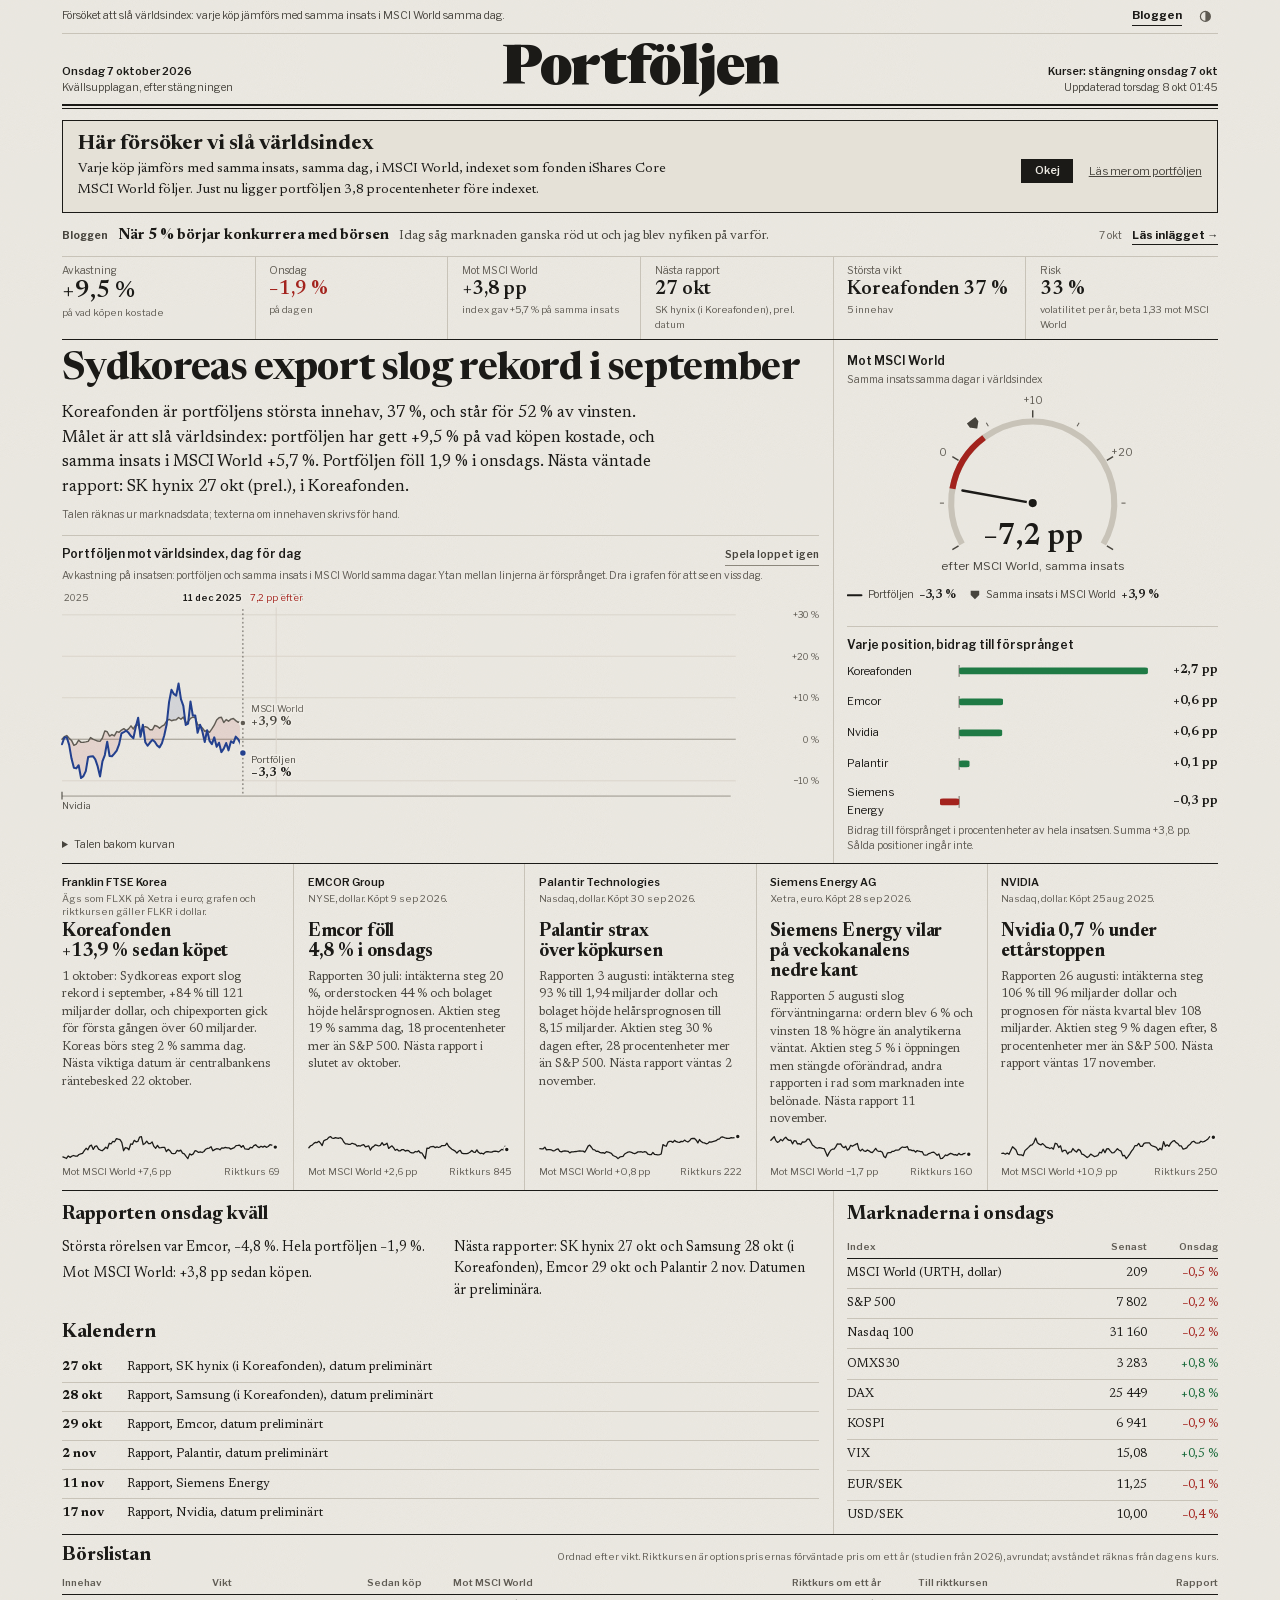
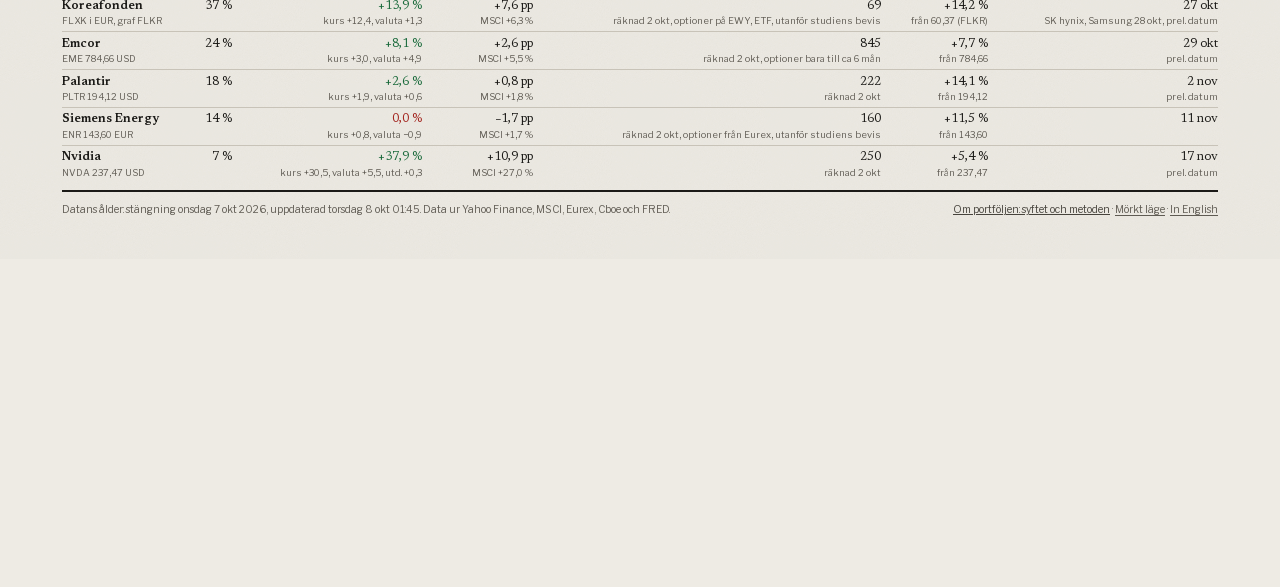
==== commit aa04a078: "Märket Hålremsan: favicon, appikon, delningsbild och logga i strukturerad data Co-Authored-By: Claud" ====
--- a/index.html
+++ b/index.html
@@ -13,7 +13,16 @@
 <meta property="og:title" content="Portföljen">
 <meta property="og:description" content="Portföljen: ett öppet försök att slå världsindex MSCI World med fem positioner, skrivet av maskinen ur kurserna.">
 <link rel="alternate" type="application/atom+xml" title="Portföljen: bloggen" href="https://portfolj.nu/feed.xml">
-<script type="application/ld+json">{"@context": "https://schema.org", "@graph": [{"@type": "WebSite", "name": "Portföljen", "url": "https://portfolj.nu/", "inLanguage": "sv", "publisher": {"@type": "Organization", "name": "Portföljen", "url": "https://portfolj.nu/"}}, {"@type": "Organization", "name": "Portföljen", "url": "https://portfolj.nu/", "description": "Ett öppet försök att slå världsindex MSCI World med fem positioner."}]}</script>
+<link rel="icon" href="/favicon.ico" sizes="any">
+<link rel="icon" href="/favicon.svg" type="image/svg+xml">
+<link rel="apple-touch-icon" href="/apple-touch-icon.png">
+<meta name="theme-color" content="#EEEBE4">
+<meta property="og:image" content="https://portfolj.nu/og.png">
+<meta property="og:image:width" content="1200">
+<meta property="og:image:height" content="630">
+<meta property="og:image:alt" content="Portföljen: ett öppet försök att slå världsindex MSCI World">
+<meta name="twitter:card" content="summary_large_image">
+<script type="application/ld+json">{"@context": "https://schema.org", "@graph": [{"@type": "WebSite", "name": "Portföljen", "url": "https://portfolj.nu/", "inLanguage": "sv", "publisher": {"@type": "Organization", "name": "Portföljen", "url": "https://portfolj.nu/", "logo": "https://portfolj.nu/ikon-512.png"}}, {"@type": "Organization", "name": "Portföljen", "url": "https://portfolj.nu/", "logo": "https://portfolj.nu/ikon-512.png", "description": "Ett öppet försök att slå världsindex MSCI World med fem positioner."}]}</script>
 <script>document.documentElement.classList.add('har-js')</script>
 <script>
 /* Rörelsen (wow.js): introt spelas första gången sidan öppnas i en webbläsare, inte vid omladdning och inte i en ny flik
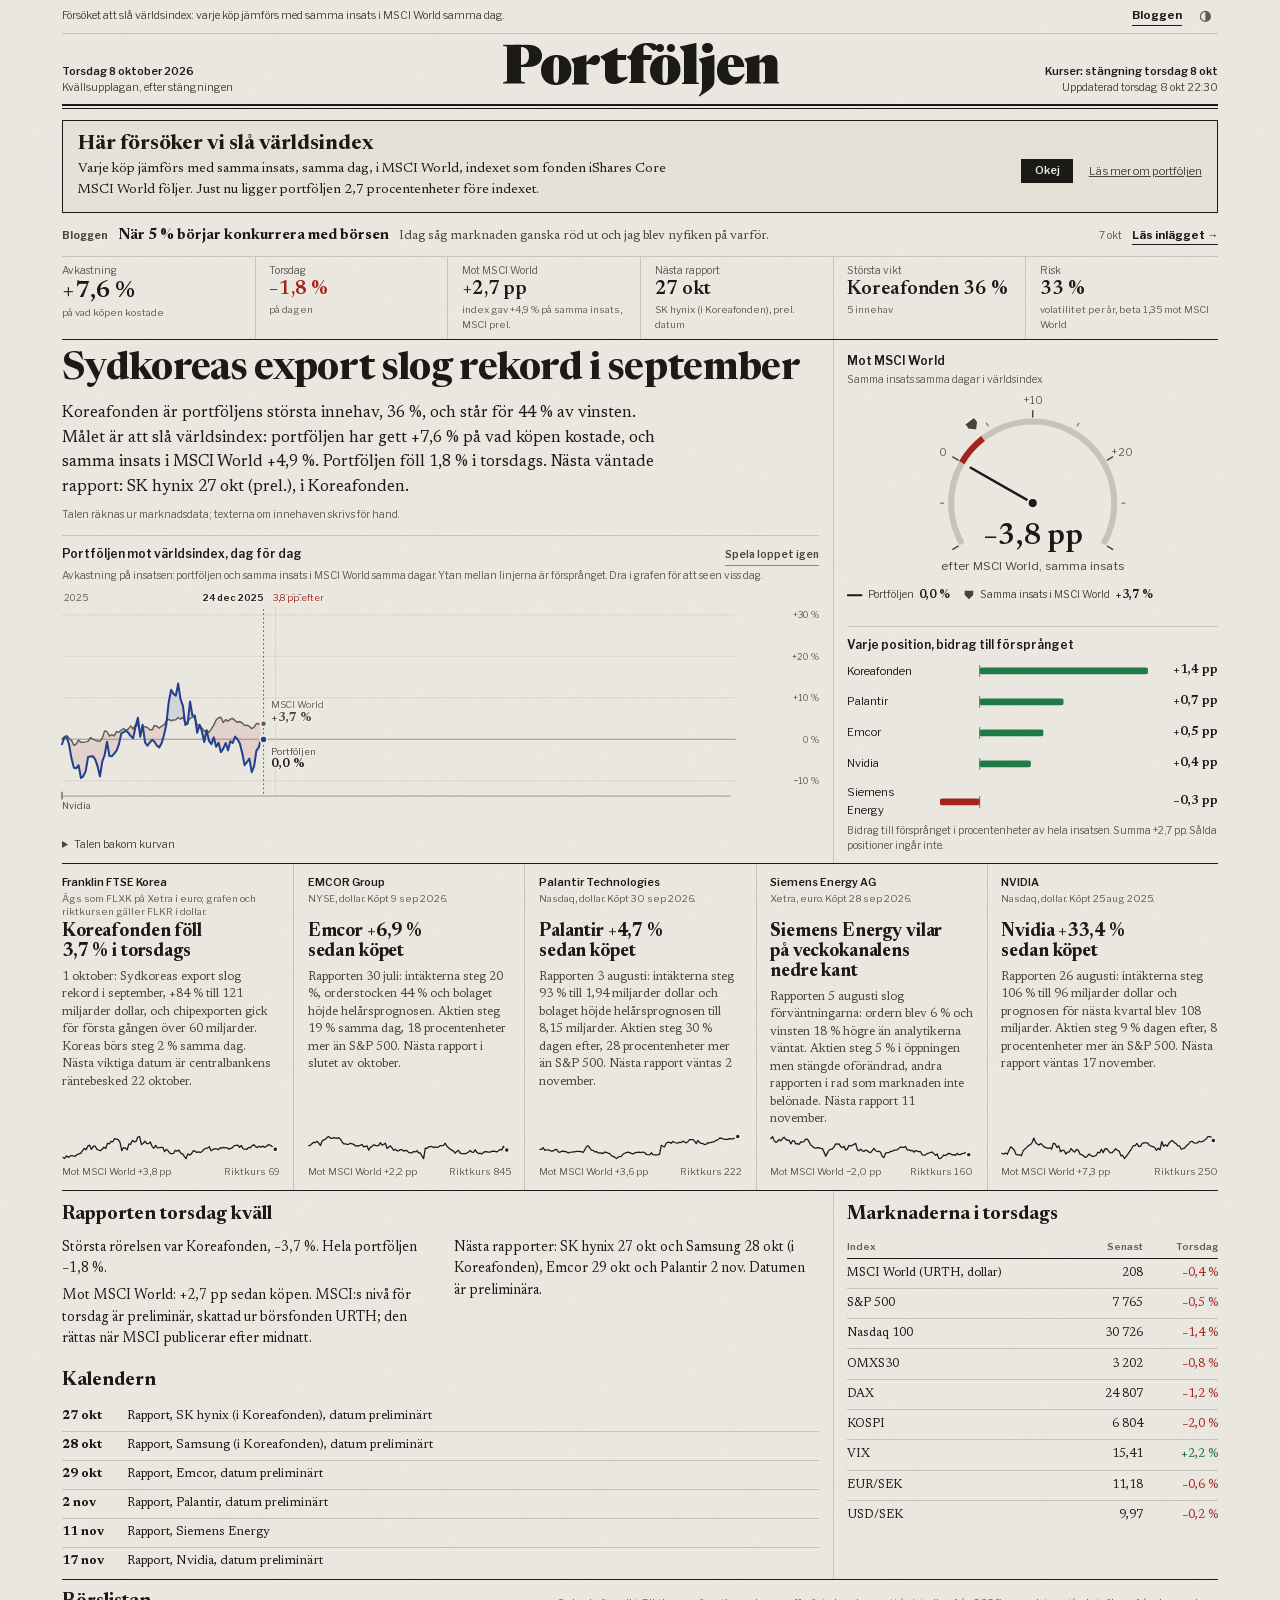
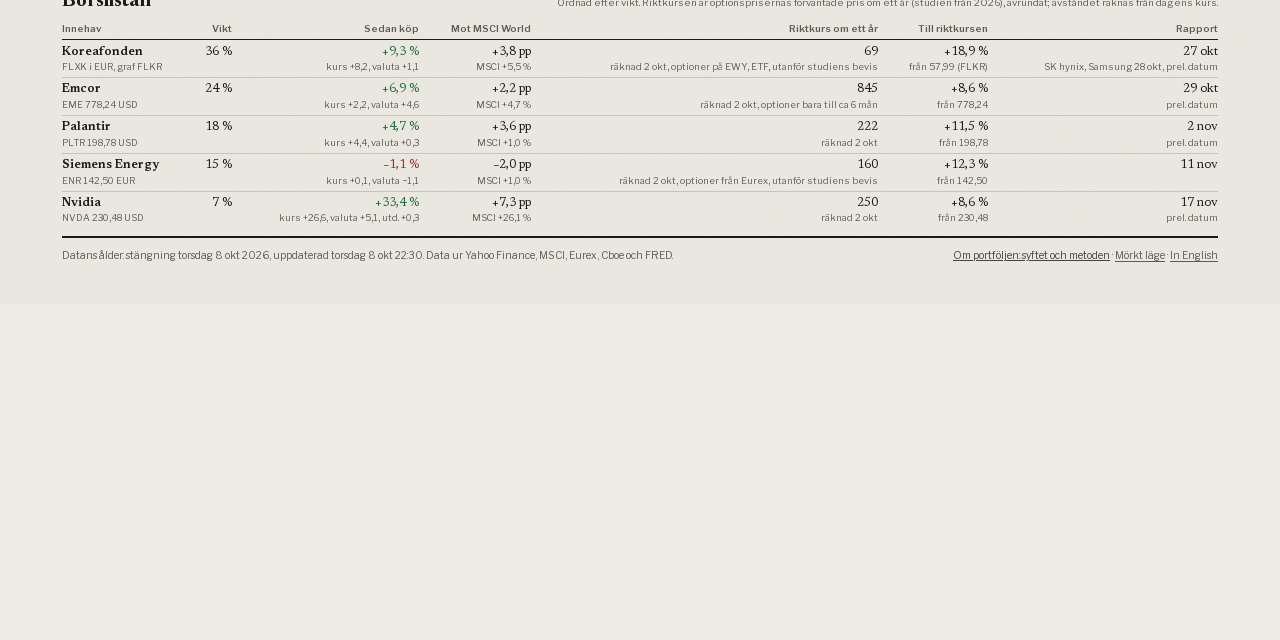
==== commit ec54c30c: "Kvällsupplagan 2026-10-08 (MSCI preliminär)" ====
--- a/index.html
+++ b/index.html
@@ -116,27 +116,27 @@
 </div>
 <div class="forhand" lang="sv">
 <h2>Här försöker vi slå världsindex</h2>
-<p>Varje köp jämförs med samma insats, samma dag, i MSCI World, indexet som fonden iShares Core MSCI World följer. Just nu ligger portföljen 3,8 procentenheter före indexet.</p>
+<p>Varje köp jämförs med samma insats, samma dag, i MSCI World, indexet som fonden iShares Core MSCI World följer. Just nu ligger portföljen 2,7 procentenheter före indexet.</p>
 <p><a href="metod.html">Läs mer om portföljen</a></p>
 <h1>Sydkoreas export slog rekord i september</h1>
-<p>Koreafonden är portföljens största innehav, 37 %, och står för 52 % av vinsten. Målet är att slå världsindex: portföljen har gett +9,5 % på vad köpen kostade, och samma insats i MSCI World +5,7 %. Portföljen föll 1,9 % i onsdags. Nästa väntade rapport: SK hynix 27 okt (prel.), i Koreafonden.</p>
+<p>Koreafonden är portföljens största innehav, 36 %, och står för 44 % av vinsten. Målet är att slå världsindex: portföljen har gett +7,6 % på vad köpen kostade, och samma insats i MSCI World +4,9 %. Portföljen föll 1,8 % i torsdags. Nästa väntade rapport: SK hynix 27 okt (prel.), i Koreafonden.</p>
 <h2>Portföljen mot världsindex, dag för dag</h2>
 <p>Avkastning på insatsen: portföljen och samma insats i MSCI World samma dagar. Ytan mellan linjerna är försprånget. Dra i grafen för att se en viss dag.</p>
 <h2>Mot MSCI World</h2>
 <p>Samma insats samma dagar i världsindex</p>
 <h2>Varje position, bidrag till försprånget</h2>
-<p>Bidrag till försprånget i procentenheter av hela insatsen. Summa +3,8 pp. Sålda positioner ingår inte.</p>
+<p>Bidrag till försprånget i procentenheter av hela insatsen. Summa +2,7 pp. Sålda positioner ingår inte.</p>
 <p>Franklin FTSE Korea</p>
 <p>Ägs som FLXK på Xetra i euro; grafen och riktkursen gäller FLKR i dollar.</p>
-<h3><a href="position.html#FLKR">Koreafonden +13,9 % sedan köpet</a></h3>
+<h3><a href="position.html#FLKR">Koreafonden föll 3,7 % i torsdags</a></h3>
 <p>1 oktober: Sydkoreas export slog rekord i september, +84 % till 121 miljarder dollar, och chipexporten gick för första gången över 60 miljarder. Koreas börs steg 2 % samma dag. Nästa viktiga datum är centralbankens räntebesked 22 oktober.</p>
 <p>EMCOR Group</p>
 <p>NYSE, dollar. Köpt 9 sep 2026.</p>
-<h3><a href="position.html#EME">Emcor föll 4,8 % i onsdags</a></h3>
+<h3><a href="position.html#EME">Emcor +6,9 % sedan köpet</a></h3>
 <p>Rapporten 30 juli: intäkterna steg 20 %, orderstocken 44 % och bolaget höjde helårsprognosen. Aktien steg 19 % samma dag, 18 procentenheter mer än S&amp;P 500. Nästa rapport i slutet av oktober.</p>
 <p>Palantir Technologies</p>
 <p>Nasdaq, dollar. Köpt 30 sep 2026.</p>
-<h3><a href="position.html#PLTR">Palantir strax över köpkursen</a></h3>
+<h3><a href="position.html#PLTR">Palantir +4,7 % sedan köpet</a></h3>
 <p>Rapporten 3 augusti: intäkterna steg 93 % till 1,94 miljarder dollar och bolaget höjde helårsprognosen till 8,15 miljarder. Aktien steg 30 % dagen efter, 28 procentenheter mer än S&amp;P 500. Nästa rapport väntas 2 november.</p>
 <p>Siemens Energy AG</p>
 <p>Xetra, euro. Köpt 28 sep 2026.</p>
@@ -144,11 +144,11 @@
 <p>Rapporten 5 augusti slog förväntningarna: ordern blev 6 % och vinsten 18 % högre än analytikerna väntat. Aktien steg 5 % i öppningen men stängde oförändrad, andra rapporten i rad som marknaden inte belönade. Nästa rapport 11 november.</p>
 <p>NVIDIA</p>
 <p>Nasdaq, dollar. Köpt 25 aug 2025.</p>
-<h3><a href="position.html#NVDA">Nvidia 0,7 % under ettårstoppen</a></h3>
+<h3><a href="position.html#NVDA">Nvidia +33,4 % sedan köpet</a></h3>
 <p>Rapporten 26 augusti: intäkterna steg 106 % till 96 miljarder dollar och prognosen för nästa kvartal blev 108 miljarder. Aktien steg 9 % dagen efter, 8 procentenheter mer än S&amp;P 500. Nästa rapport väntas 17 november.</p>
-<h2>Rapporten onsdag kväll</h2>
-<p>Största rörelsen var Emcor, −4,8 %. Hela portföljen −1,9 %.</p>
-<p>Mot MSCI World: +3,8 pp sedan köpen.</p>
+<h2>Rapporten torsdag kväll</h2>
+<p>Största rörelsen var Koreafonden, −3,7 %. Hela portföljen −1,8 %.</p>
+<p>Mot MSCI World: +2,7 pp sedan köpen. MSCI:s nivå för torsdag är preliminär, skattad ur börsfonden URTH; den rättas när MSCI publicerar efter midnatt.</p>
 <p>Nästa rapporter: SK hynix 27 okt och Samsung 28 okt (i Koreafonden), Emcor 29 okt och Palantir 2 nov. Datumen är preliminära.</p>
 <h2>Kalendern</h2>
 <ul>
@@ -159,7 +159,7 @@
 <li>11 novRapport, Siemens Energy</li>
 <li>17 novRapport, Nvidia, datum preliminärt</li>
 </ul>
-<h2>Marknaderna i onsdags</h2>
+<h2>Marknaderna i torsdags</h2>
 <h2>Börslistan</h2>
 <p>Ordnad efter vikt. Riktkursen är optionsprisernas förväntade pris om ett år (studien från 2026), avrundat; avståndet räknas från dagens kurs.</p>
 </div>
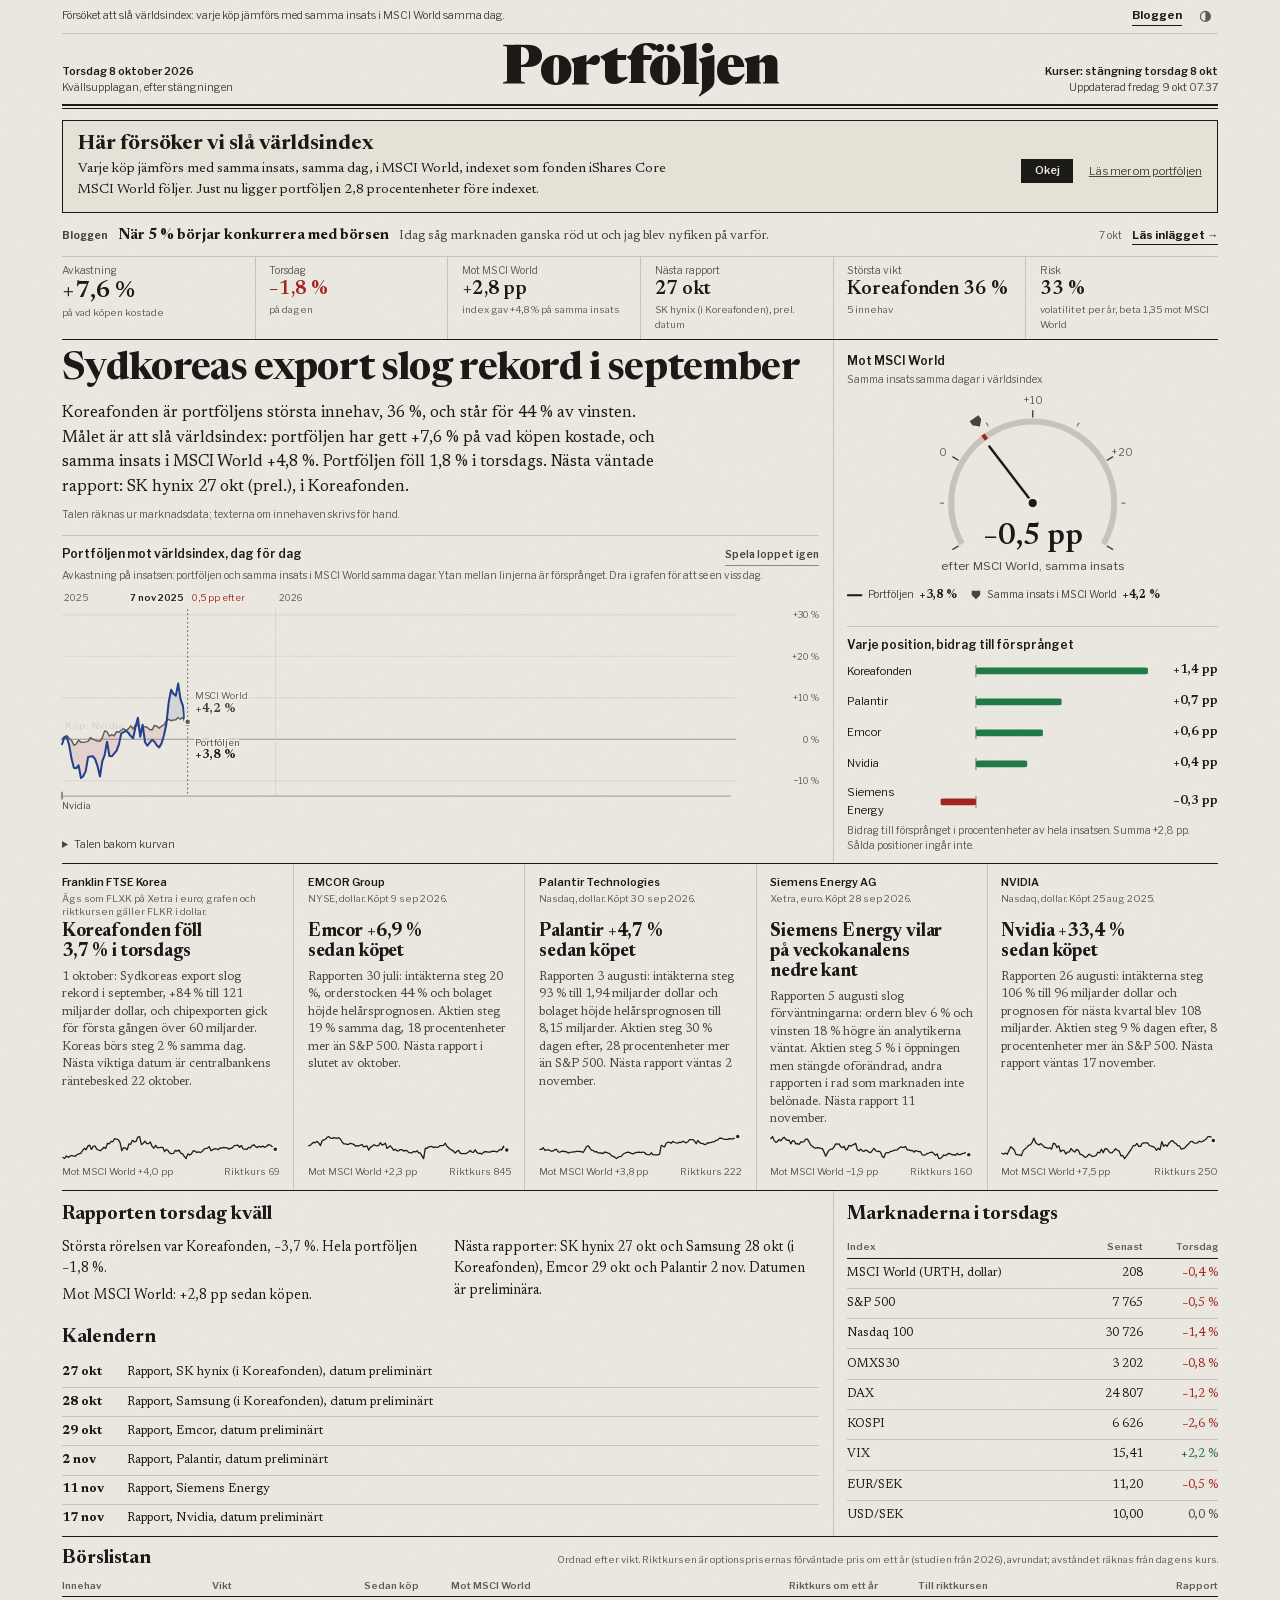
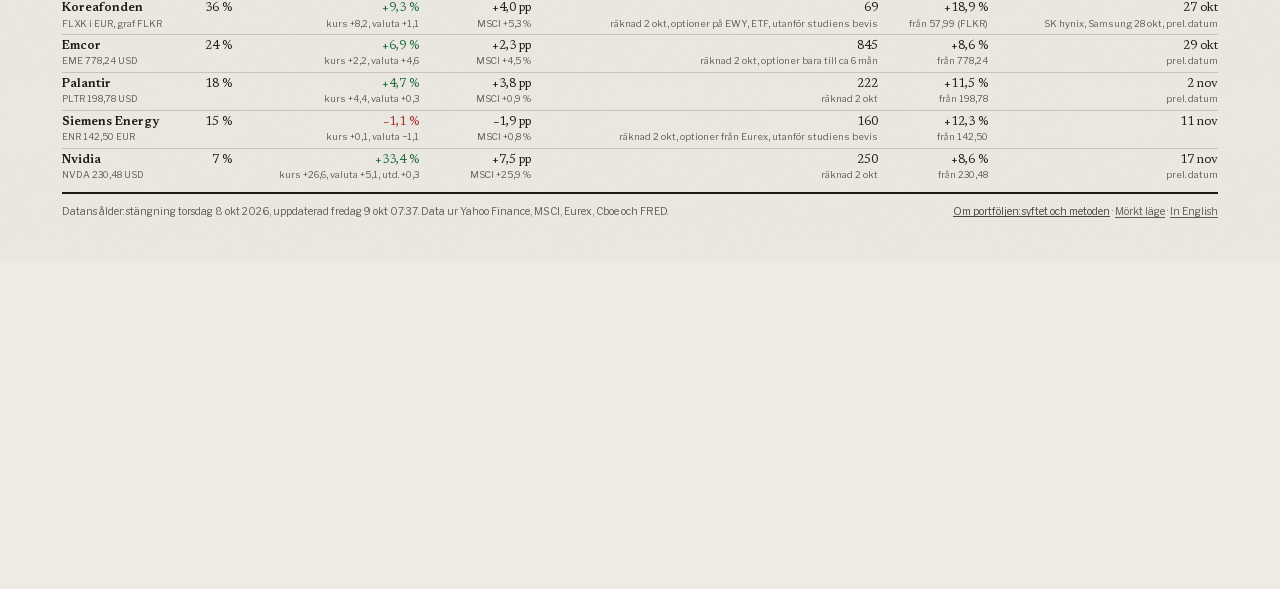
==== commit 47d2d583: "Kvällsupplagan 2026-10-08: MSCI:s egen nivå" ====
--- a/index.html
+++ b/index.html
@@ -116,16 +116,16 @@
 </div>
 <div class="forhand" lang="sv">
 <h2>Här försöker vi slå världsindex</h2>
-<p>Varje köp jämförs med samma insats, samma dag, i MSCI World, indexet som fonden iShares Core MSCI World följer. Just nu ligger portföljen 2,7 procentenheter före indexet.</p>
+<p>Varje köp jämförs med samma insats, samma dag, i MSCI World, indexet som fonden iShares Core MSCI World följer. Just nu ligger portföljen 2,8 procentenheter före indexet.</p>
 <p><a href="metod.html">Läs mer om portföljen</a></p>
 <h1>Sydkoreas export slog rekord i september</h1>
-<p>Koreafonden är portföljens största innehav, 36 %, och står för 44 % av vinsten. Målet är att slå världsindex: portföljen har gett +7,6 % på vad köpen kostade, och samma insats i MSCI World +4,9 %. Portföljen föll 1,8 % i torsdags. Nästa väntade rapport: SK hynix 27 okt (prel.), i Koreafonden.</p>
+<p>Koreafonden är portföljens största innehav, 36 %, och står för 44 % av vinsten. Målet är att slå världsindex: portföljen har gett +7,6 % på vad köpen kostade, och samma insats i MSCI World +4,8 %. Portföljen föll 1,8 % i torsdags. Nästa väntade rapport: SK hynix 27 okt (prel.), i Koreafonden.</p>
 <h2>Portföljen mot världsindex, dag för dag</h2>
 <p>Avkastning på insatsen: portföljen och samma insats i MSCI World samma dagar. Ytan mellan linjerna är försprånget. Dra i grafen för att se en viss dag.</p>
 <h2>Mot MSCI World</h2>
 <p>Samma insats samma dagar i världsindex</p>
 <h2>Varje position, bidrag till försprånget</h2>
-<p>Bidrag till försprånget i procentenheter av hela insatsen. Summa +2,7 pp. Sålda positioner ingår inte.</p>
+<p>Bidrag till försprånget i procentenheter av hela insatsen. Summa +2,8 pp. Sålda positioner ingår inte.</p>
 <p>Franklin FTSE Korea</p>
 <p>Ägs som FLXK på Xetra i euro; grafen och riktkursen gäller FLKR i dollar.</p>
 <h3><a href="position.html#FLKR">Koreafonden föll 3,7 % i torsdags</a></h3>
@@ -148,7 +148,7 @@
 <p>Rapporten 26 augusti: intäkterna steg 106 % till 96 miljarder dollar och prognosen för nästa kvartal blev 108 miljarder. Aktien steg 9 % dagen efter, 8 procentenheter mer än S&amp;P 500. Nästa rapport väntas 17 november.</p>
 <h2>Rapporten torsdag kväll</h2>
 <p>Största rörelsen var Koreafonden, −3,7 %. Hela portföljen −1,8 %.</p>
-<p>Mot MSCI World: +2,7 pp sedan köpen. MSCI:s nivå för torsdag är preliminär, skattad ur börsfonden URTH; den rättas när MSCI publicerar efter midnatt.</p>
+<p>Mot MSCI World: +2,8 pp sedan köpen.</p>
 <p>Nästa rapporter: SK hynix 27 okt och Samsung 28 okt (i Koreafonden), Emcor 29 okt och Palantir 2 nov. Datumen är preliminära.</p>
 <h2>Kalendern</h2>
 <ul>
--- a/fonts/fonts.css
+++ b/fonts/fonts.css
@@ -1,4 +1,4 @@
-/* Libre Franklin och Newsreader, SIL Open Font License 1.1 (OFL-*.txt i den här mappen). Hämtade från Google Fonts 2026-10-08 och serverade härifrån. */
+/* Libre Franklin och Newsreader, SIL Open Font License 1.1 (OFL-*.txt i den här mappen). Hämtade från Google Fonts 2026-10-09 och serverade härifrån. */
 /* cyrillic-ext */
 @font-face {
   font-family: 'Libre Franklin';
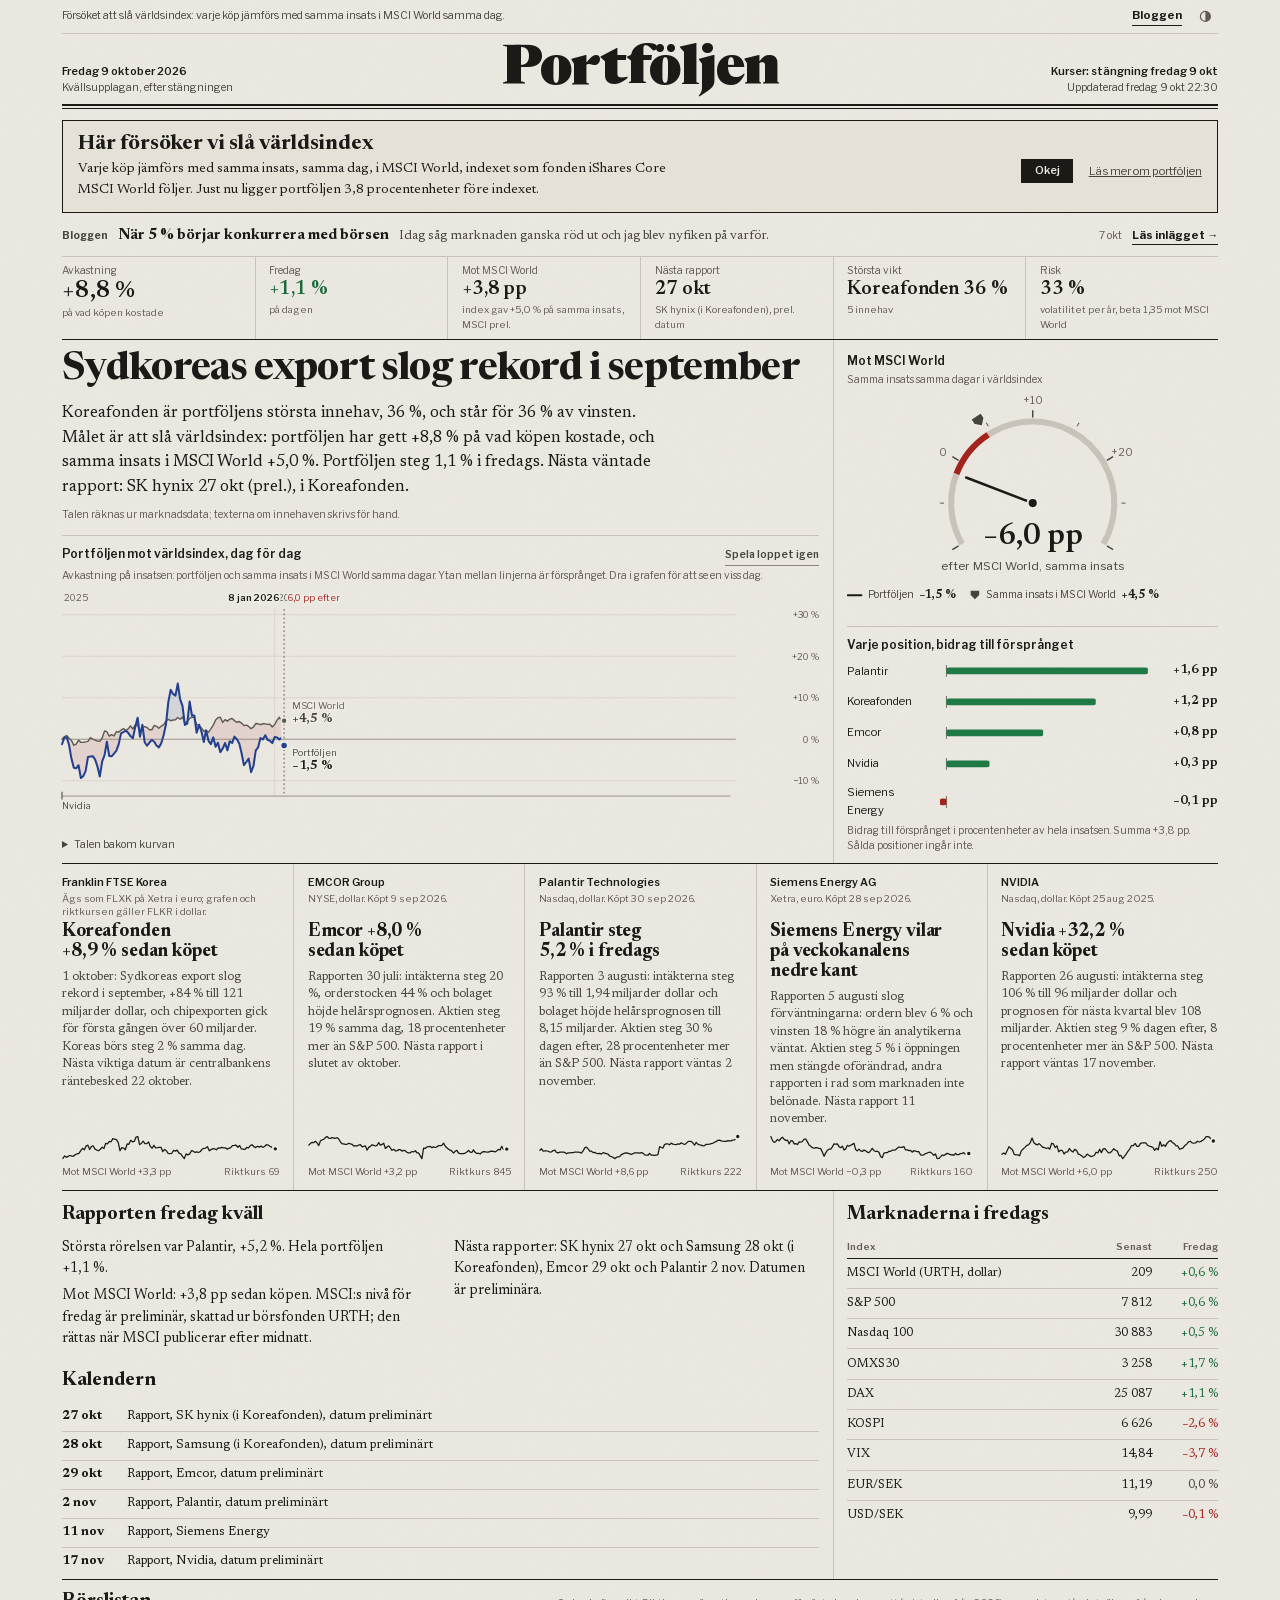
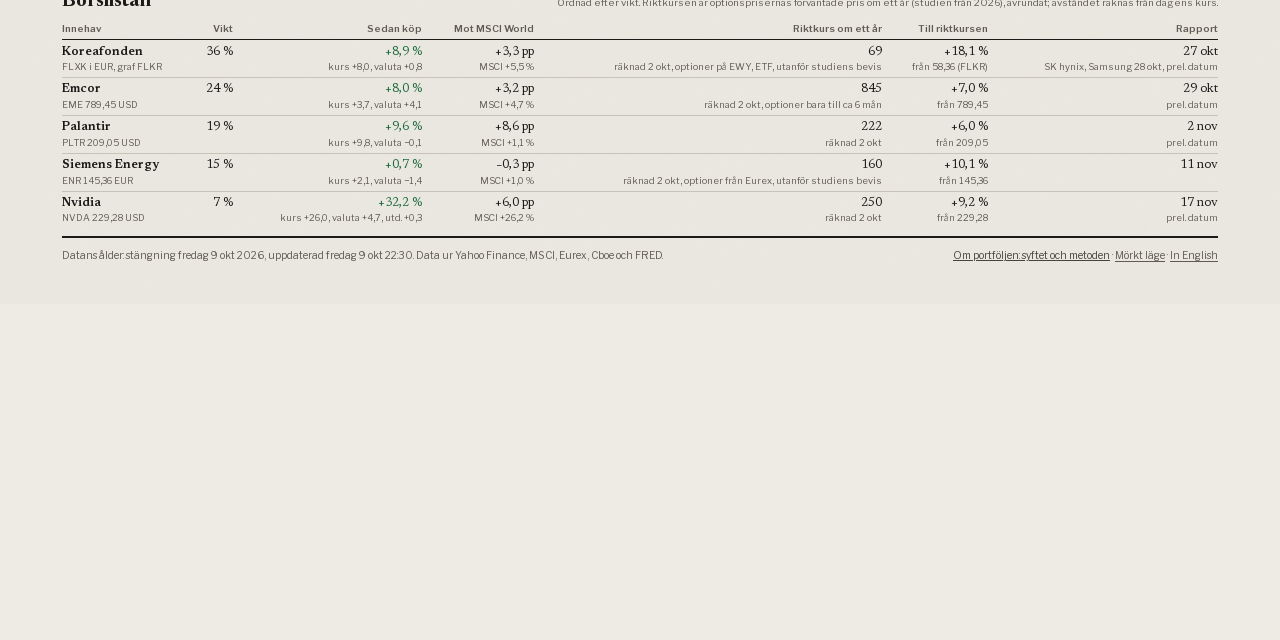
==== commit bc1dca39: "Kvällsupplagan 2026-10-09 (MSCI preliminär)" ====
--- a/index.html
+++ b/index.html
@@ -116,27 +116,27 @@
 </div>
 <div class="forhand" lang="sv">
 <h2>Här försöker vi slå världsindex</h2>
-<p>Varje köp jämförs med samma insats, samma dag, i MSCI World, indexet som fonden iShares Core MSCI World följer. Just nu ligger portföljen 2,8 procentenheter före indexet.</p>
+<p>Varje köp jämförs med samma insats, samma dag, i MSCI World, indexet som fonden iShares Core MSCI World följer. Just nu ligger portföljen 3,8 procentenheter före indexet.</p>
 <p><a href="metod.html">Läs mer om portföljen</a></p>
 <h1>Sydkoreas export slog rekord i september</h1>
-<p>Koreafonden är portföljens största innehav, 36 %, och står för 44 % av vinsten. Målet är att slå världsindex: portföljen har gett +7,6 % på vad köpen kostade, och samma insats i MSCI World +4,8 %. Portföljen föll 1,8 % i torsdags. Nästa väntade rapport: SK hynix 27 okt (prel.), i Koreafonden.</p>
+<p>Koreafonden är portföljens största innehav, 36 %, och står för 36 % av vinsten. Målet är att slå världsindex: portföljen har gett +8,8 % på vad köpen kostade, och samma insats i MSCI World +5,0 %. Portföljen steg 1,1 % i fredags. Nästa väntade rapport: SK hynix 27 okt (prel.), i Koreafonden.</p>
 <h2>Portföljen mot världsindex, dag för dag</h2>
 <p>Avkastning på insatsen: portföljen och samma insats i MSCI World samma dagar. Ytan mellan linjerna är försprånget. Dra i grafen för att se en viss dag.</p>
 <h2>Mot MSCI World</h2>
 <p>Samma insats samma dagar i världsindex</p>
 <h2>Varje position, bidrag till försprånget</h2>
-<p>Bidrag till försprånget i procentenheter av hela insatsen. Summa +2,8 pp. Sålda positioner ingår inte.</p>
+<p>Bidrag till försprånget i procentenheter av hela insatsen. Summa +3,8 pp. Sålda positioner ingår inte.</p>
 <p>Franklin FTSE Korea</p>
 <p>Ägs som FLXK på Xetra i euro; grafen och riktkursen gäller FLKR i dollar.</p>
-<h3><a href="position.html#FLKR">Koreafonden föll 3,7 % i torsdags</a></h3>
+<h3><a href="position.html#FLKR">Koreafonden +8,9 % sedan köpet</a></h3>
 <p>1 oktober: Sydkoreas export slog rekord i september, +84 % till 121 miljarder dollar, och chipexporten gick för första gången över 60 miljarder. Koreas börs steg 2 % samma dag. Nästa viktiga datum är centralbankens räntebesked 22 oktober.</p>
 <p>EMCOR Group</p>
 <p>NYSE, dollar. Köpt 9 sep 2026.</p>
-<h3><a href="position.html#EME">Emcor +6,9 % sedan köpet</a></h3>
+<h3><a href="position.html#EME">Emcor +8,0 % sedan köpet</a></h3>
 <p>Rapporten 30 juli: intäkterna steg 20 %, orderstocken 44 % och bolaget höjde helårsprognosen. Aktien steg 19 % samma dag, 18 procentenheter mer än S&amp;P 500. Nästa rapport i slutet av oktober.</p>
 <p>Palantir Technologies</p>
 <p>Nasdaq, dollar. Köpt 30 sep 2026.</p>
-<h3><a href="position.html#PLTR">Palantir +4,7 % sedan köpet</a></h3>
+<h3><a href="position.html#PLTR">Palantir steg 5,2 % i fredags</a></h3>
 <p>Rapporten 3 augusti: intäkterna steg 93 % till 1,94 miljarder dollar och bolaget höjde helårsprognosen till 8,15 miljarder. Aktien steg 30 % dagen efter, 28 procentenheter mer än S&amp;P 500. Nästa rapport väntas 2 november.</p>
 <p>Siemens Energy AG</p>
 <p>Xetra, euro. Köpt 28 sep 2026.</p>
@@ -144,11 +144,11 @@
 <p>Rapporten 5 augusti slog förväntningarna: ordern blev 6 % och vinsten 18 % högre än analytikerna väntat. Aktien steg 5 % i öppningen men stängde oförändrad, andra rapporten i rad som marknaden inte belönade. Nästa rapport 11 november.</p>
 <p>NVIDIA</p>
 <p>Nasdaq, dollar. Köpt 25 aug 2025.</p>
-<h3><a href="position.html#NVDA">Nvidia +33,4 % sedan köpet</a></h3>
+<h3><a href="position.html#NVDA">Nvidia +32,2 % sedan köpet</a></h3>
 <p>Rapporten 26 augusti: intäkterna steg 106 % till 96 miljarder dollar och prognosen för nästa kvartal blev 108 miljarder. Aktien steg 9 % dagen efter, 8 procentenheter mer än S&amp;P 500. Nästa rapport väntas 17 november.</p>
-<h2>Rapporten torsdag kväll</h2>
-<p>Största rörelsen var Koreafonden, −3,7 %. Hela portföljen −1,8 %.</p>
-<p>Mot MSCI World: +2,8 pp sedan köpen.</p>
+<h2>Rapporten fredag kväll</h2>
+<p>Största rörelsen var Palantir, +5,2 %. Hela portföljen +1,1 %.</p>
+<p>Mot MSCI World: +3,8 pp sedan köpen. MSCI:s nivå för fredag är preliminär, skattad ur börsfonden URTH; den rättas när MSCI publicerar efter midnatt.</p>
 <p>Nästa rapporter: SK hynix 27 okt och Samsung 28 okt (i Koreafonden), Emcor 29 okt och Palantir 2 nov. Datumen är preliminära.</p>
 <h2>Kalendern</h2>
 <ul>
@@ -159,7 +159,7 @@
 <li>11 novRapport, Siemens Energy</li>
 <li>17 novRapport, Nvidia, datum preliminärt</li>
 </ul>
-<h2>Marknaderna i torsdags</h2>
+<h2>Marknaderna i fredags</h2>
 <h2>Börslistan</h2>
 <p>Ordnad efter vikt. Riktkursen är optionsprisernas förväntade pris om ett år (studien från 2026), avrundat; avståndet räknas från dagens kurs.</p>
 </div>
